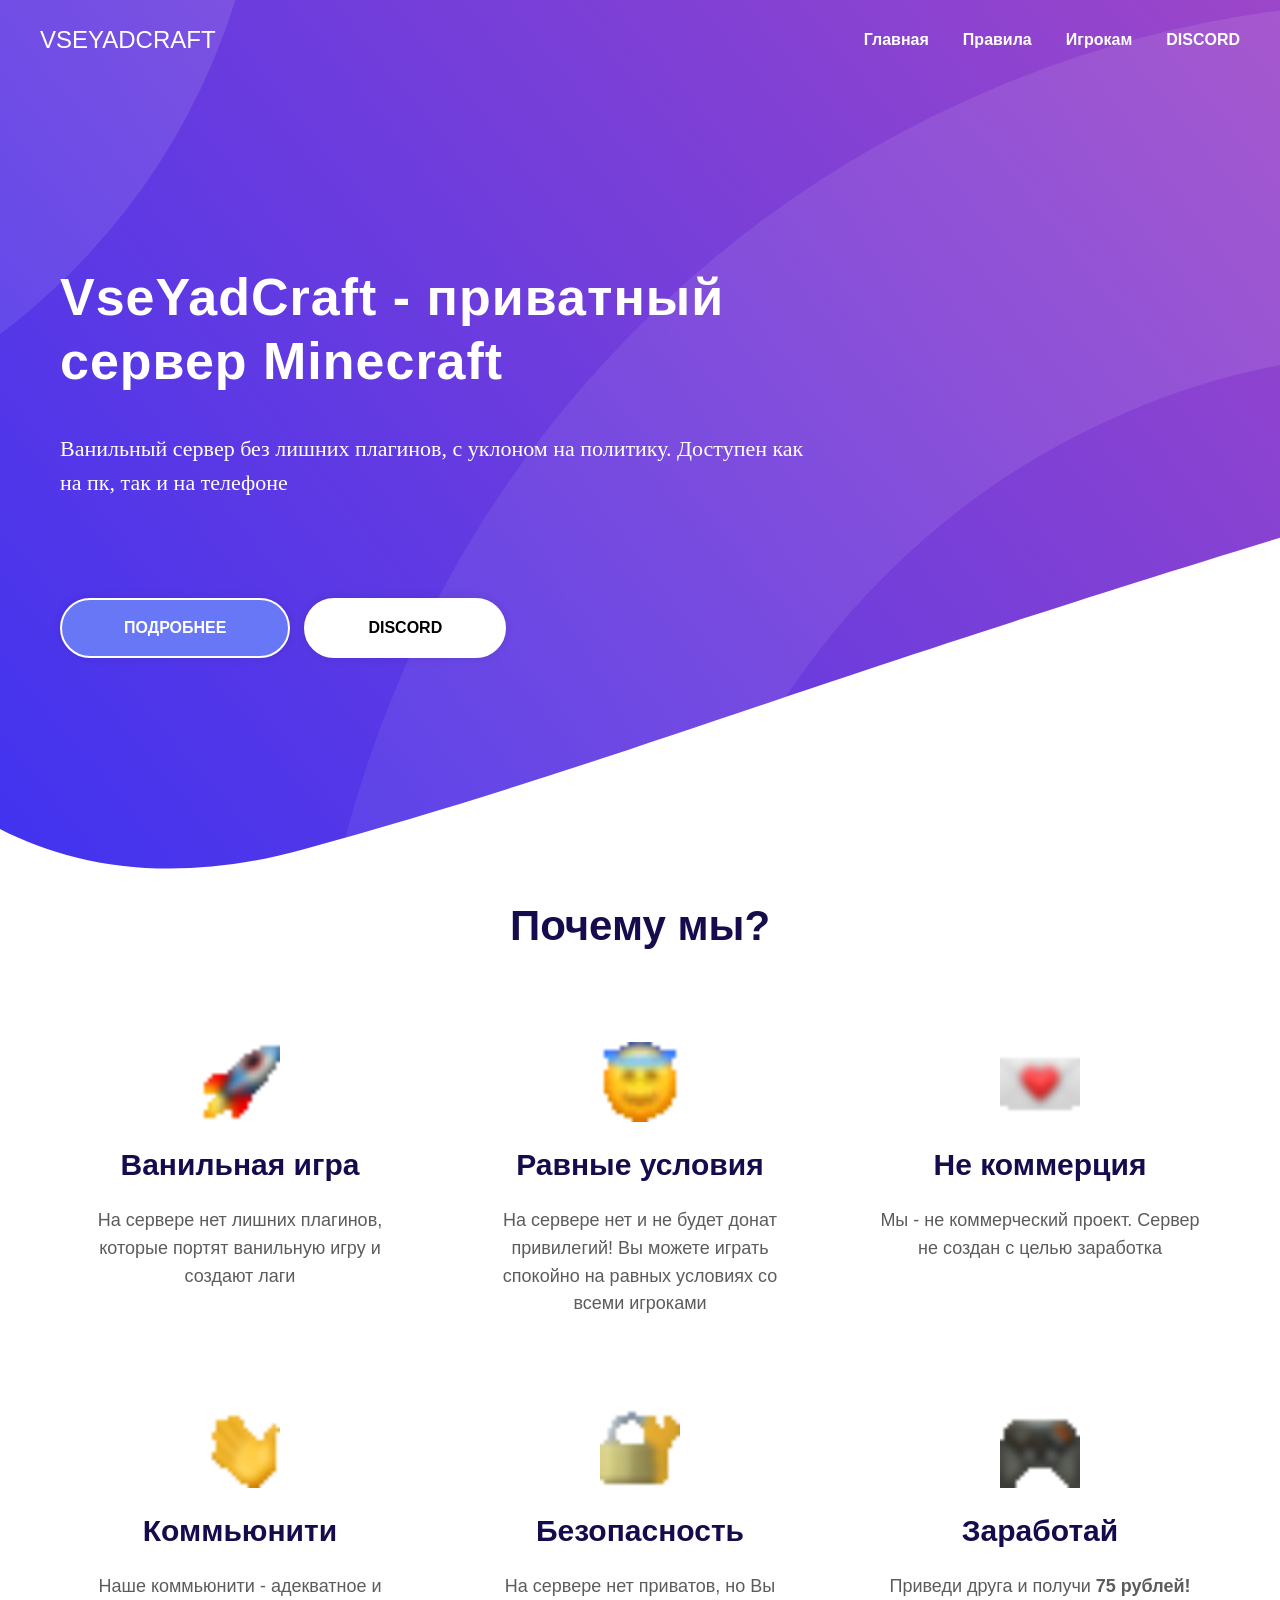
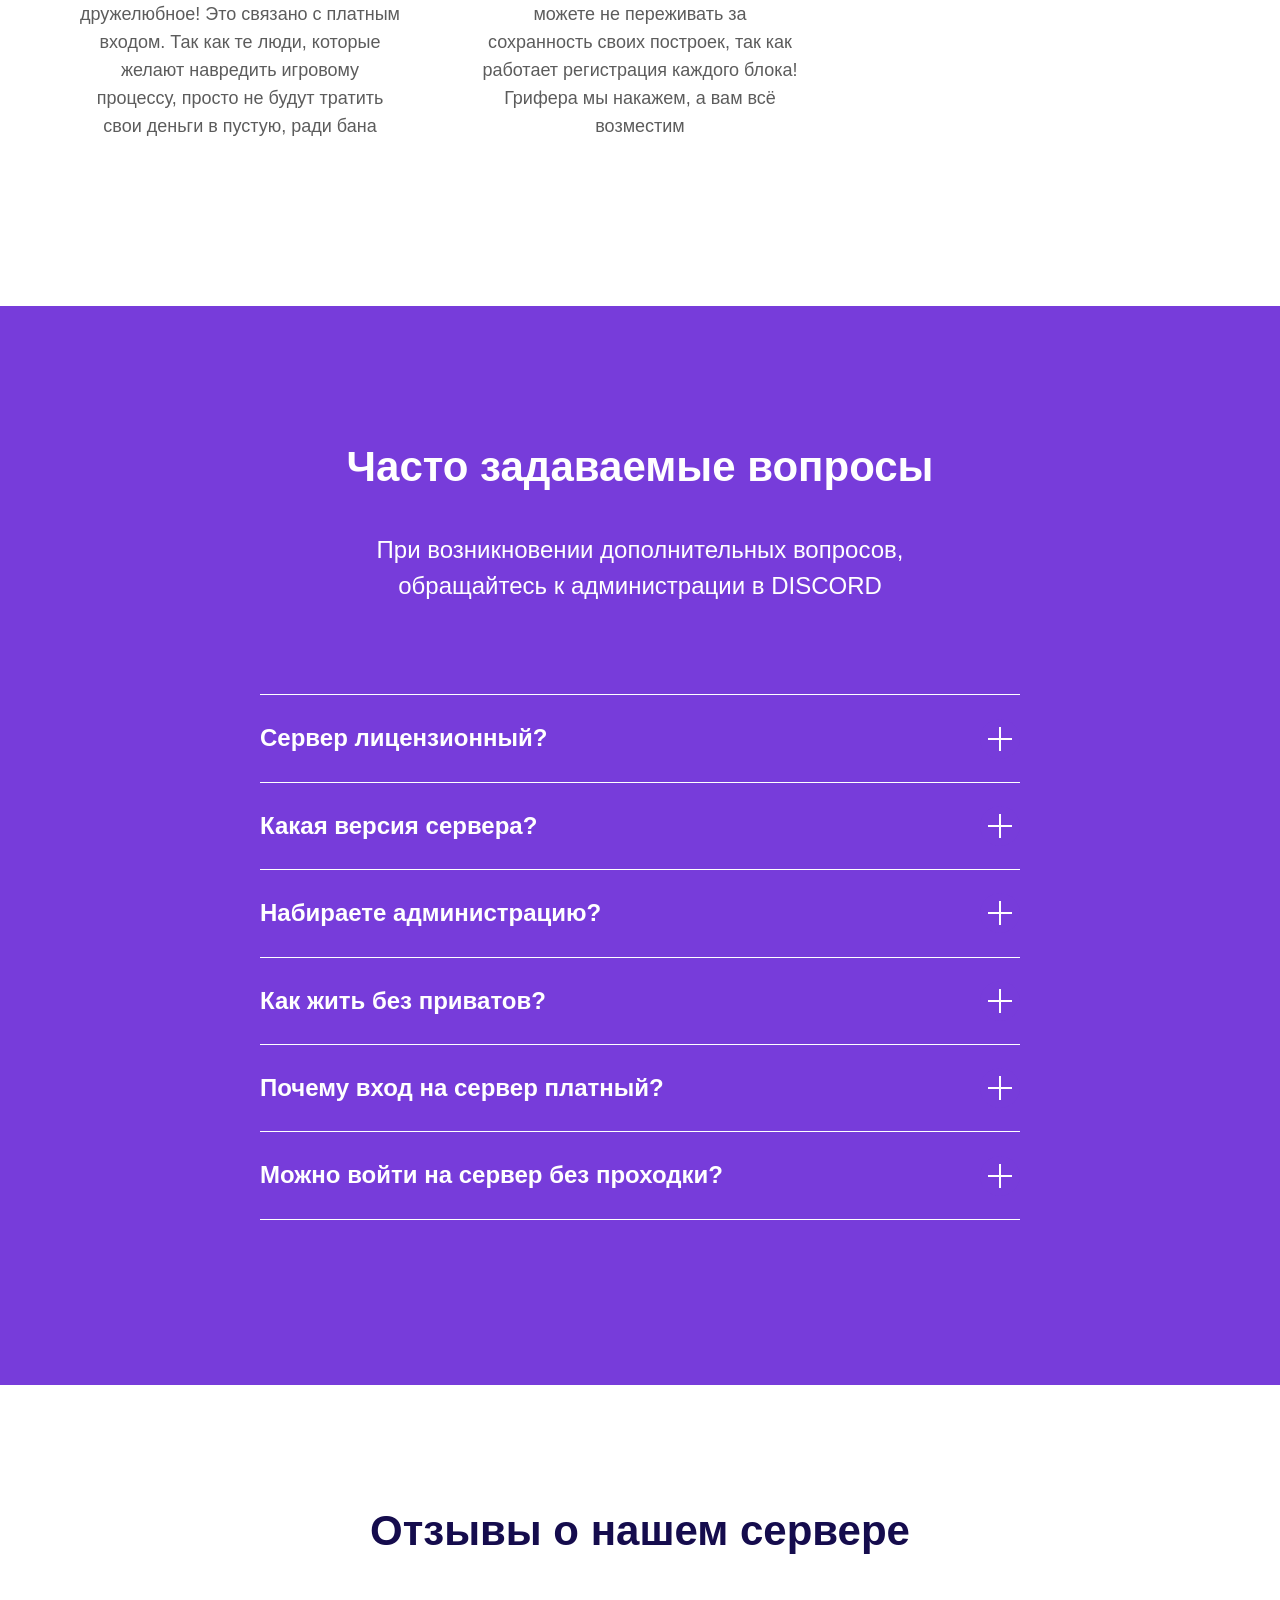
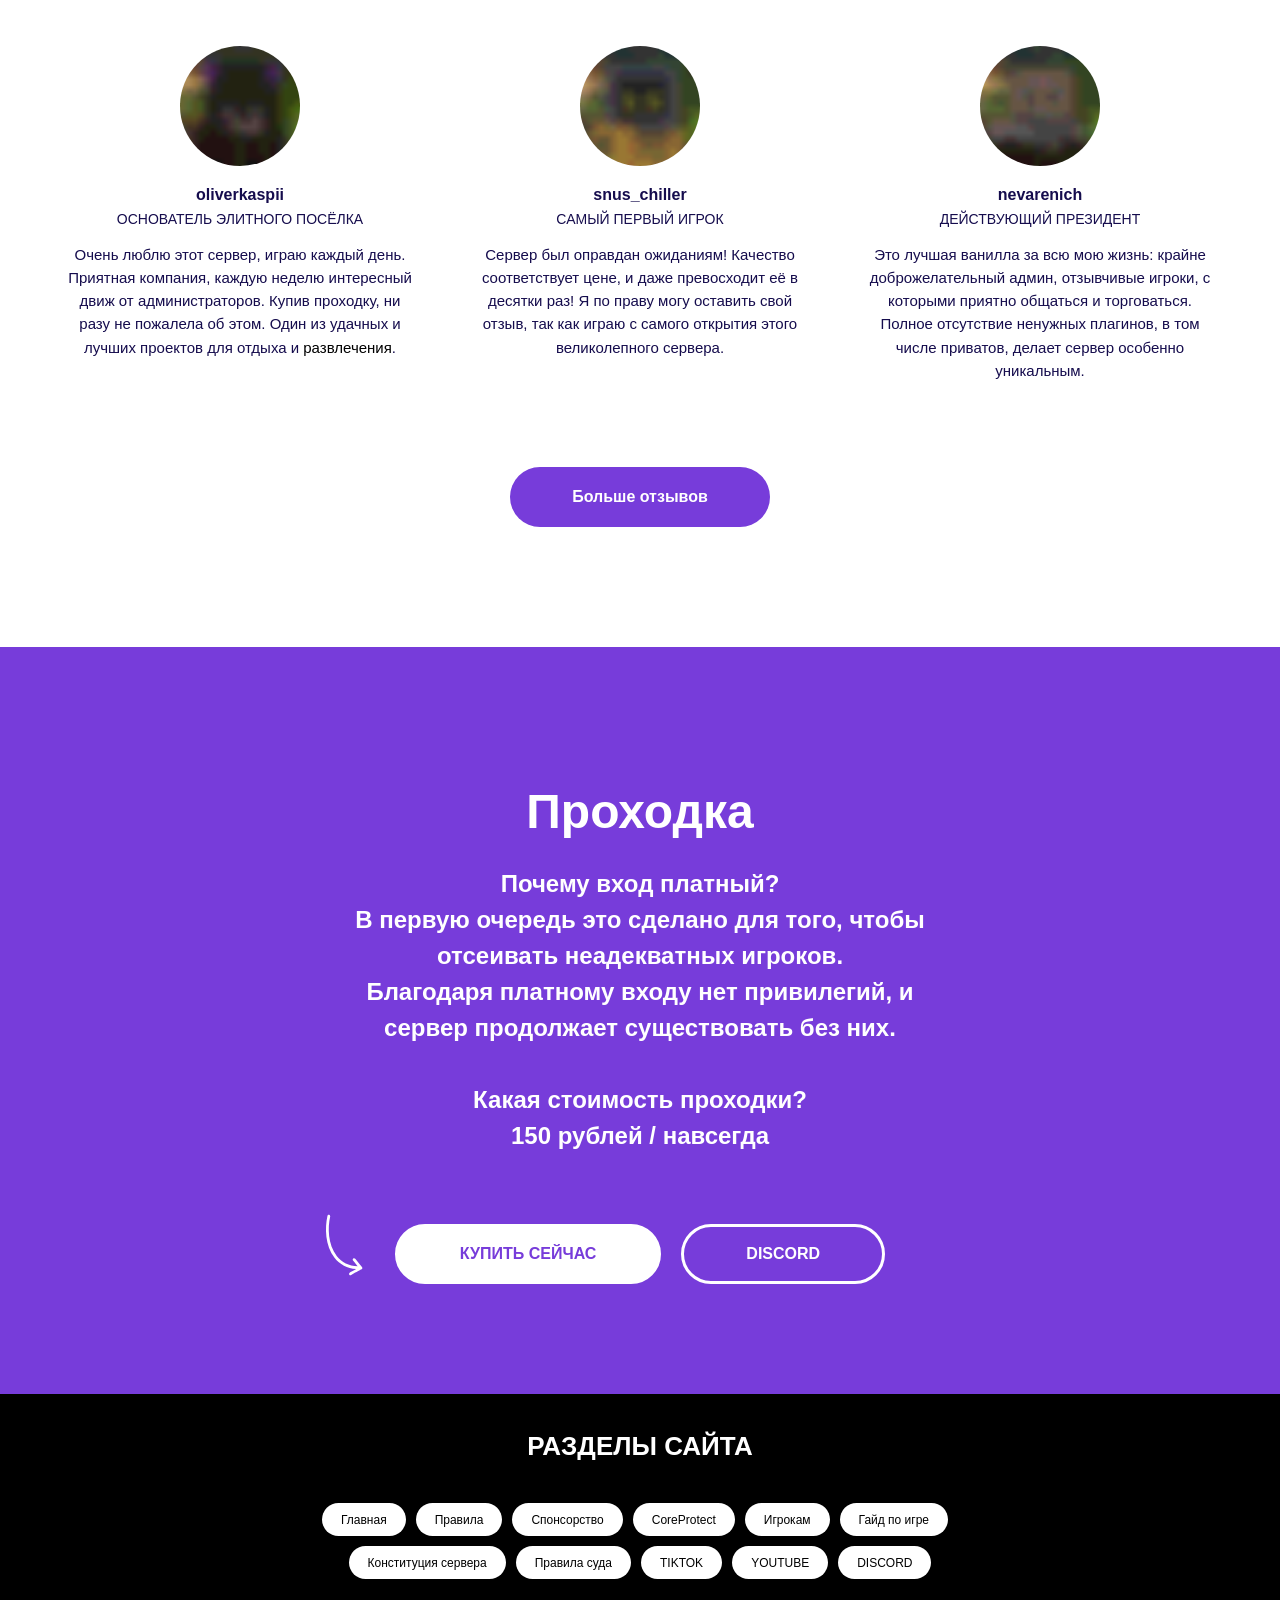
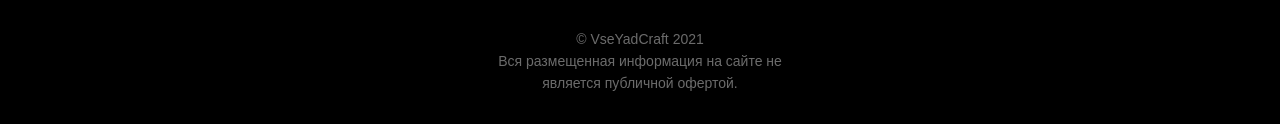
==== index.html @ 771aeb8b "Add files via upload" ====
﻿<!DOCTYPE html><html> <head><meta charset="utf-8"><meta http-equiv="Content-Type" content="text/html; charset=utf-8"><meta name="viewport" content="width=device-width, initial-scale=1.0"><!--metatextblock--><title>VseYadCraft - приватный сервер Minecraft</title><meta name="description" content="приватный сервер Minecraft 1.17 с элементами RolePlay. Доступен как на лицензии, так и на TLauncher"><meta property="og:url" content="https://VseYadCraft.net"><meta property="og:title" content="VseYadCraft - приватный сервер Minecraft"><meta property="og:description" content="приватный сервер Minecraft 1.16.5 с элементами RolePlay. Доступен как на лицензии, так и на TLauncher"><meta property="og:type" content="website"><meta property="og:image" content="https://static.tildacdn.com/tild6663-3133-4635-b138-366633633939/Frame_1_2.svg"><link rel="canonical" href="index.htm"><!--/metatextblock--><meta property="fb:app_id" content="257953674358265"><meta name="format-detection" content="telephone=no"><meta http-equiv="x-dns-prefetch-control" content="on"><link rel="dns-prefetch" href="https://ws.tildacdn.com"><link rel="dns-prefetch" href="https://static.tildacdn.com"><link rel="shortcut icon" href="tild6166-3237-4361-b838-653736663962/32.ico" type="image/x-icon"><!-- Assets --><link rel="stylesheet" href="css/tilda-grid-3.0.min.css" type="text/css" media="all"><link rel="stylesheet" href="tilda-blocks-2.14.css?t=1622982941" type="text/css" media="all"><link rel="preconnect" href="https://fonts.gstatic.com"><link href="css2?family=Roboto:wght@300;400;500;700&subset=latin,cyrillic" rel="stylesheet"><link rel="stylesheet" href="css/tilda-animation-1.0.min.css" type="text/css" media="all"><link rel="stylesheet" href="css/tilda-cover-1.0.min.css" type="text/css" media="all"><link rel="stylesheet" href="css/tilda-menusub-1.0.min.css" type="text/css" media="print" onload="this.media='all';"><noscript><link rel="stylesheet" href="css/tilda-menusub-1.0.min.css" type="text/css" media="all"></noscript><link rel="stylesheet" href="css/tilda-forms-1.0.min.css" type="text/css" media="all"><script src="js/jquery-1.10.2.min.js"></script><script src="js/tilda-scripts-3.0.min.js"></script><script src="tilda-blocks-2.7.js?t=1622982941"></script><script src="js/lazyload-1.3.min.js" charset="utf-8" async=""></script><script src="js/tilda-animation-1.0.min.js" charset="utf-8" async=""></script><script src="js/tilda-cover-1.0.min.js" charset="utf-8" async=""></script><script src="js/tilda-events-1.0.min.js" charset="utf-8" async=""></script><script src="js/tilda-menusub-1.0.min.js" charset="utf-8" async=""></script><script type="text/javascript">window.dataLayer = window.dataLayer || [];</script><script type="text/javascript">if((/bot|google|yandex|baidu|bing|msn|duckduckbot|teoma|slurp|crawler|spider|robot|crawling|facebook/i.test(navigator.userAgent))===false && typeof(sessionStorage)!='undefined' && sessionStorage.getItem('visited')!=='y'){	var style=document.createElement('style');	style.type='text/css';	style.innerHTML='@media screen and (min-width: 980px) {.t-records {opacity: 0;}.t-records_animated {-webkit-transition: opacity ease-in-out .2s;-moz-transition: opacity ease-in-out .2s;-o-transition: opacity ease-in-out .2s;transition: opacity ease-in-out .2s;}.t-records.t-records_visible {opacity: 1;}}';	document.getElementsByTagName('head')[0].appendChild(style);	$(document).ready(function() {	$('.t-records').addClass('t-records_animated');	setTimeout(function(){ $('.t-records').addClass('t-records_visible'); sessionStorage.setItem('visited','y');	},400);	});
}</script></head><body class="t-body" style="margin:0;"><!--allrecords--><div id="allrecords" class="t-records" data-hook="blocks-collection-content-node" data-tilda-project-id="3949045" data-tilda-page-id="19283941" data-tilda-formskey="e40e9649163fcca5f9ba78ac758c157a" data-tilda-lazy="yes" data-tilda-project-lang="RU"><!--header--><div id="t-header" class="t-records" data-hook="blocks-collection-content-node" data-tilda-project-id="3949045" data-tilda-page-id="19545716" data-tilda-formskey="e40e9649163fcca5f9ba78ac758c157a" data-tilda-lazy="yes" data-tilda-project-lang="RU"><div id="rec315540069" class="r t-rec t-screenmin-980px" style=" " data-animationappear="off" data-record-type="456" data-screen-min="980px"><!-- T456 --><div id="nav315540069marker"></div> <div class="t456__mobile"> <div class="t456__mobile_container"> <div class="t456__mobile_text t-name t-name_md" field="text">&nbsp;</div> <div class="t456__burger"> <span></span> <span></span> <span></span> <span></span> </div> </div> </div><div id="nav315540069" class="t456 t456__hidden t456__positionabsolute " style="background-color: rgba(0,0,0,0.0); " data-bgcolor-hex="#000000" data-bgcolor-rgba="rgba(0,0,0,0.0)" data-navmarker="nav315540069marker" data-appearoffset="" data-bgopacity-two="" data-menushadow="" data-bgopacity="0.0" data-menu-items-align="right" data-menu="yes"> <div class="t456__maincontainer " style=""> <div class="t456__leftwrapper" style="min-width:300px;width:300px;"> <div> <a href="index.htm" style="color:#ffffff;text-transform:uppercase;"> <div class="t456__logo t-title" field="title" style="color:#ffffff;text-transform:uppercase;"><del></del><del></del><del></del>VseYadCraft<strong></strong></div> </a> </div> </div> <div class="t456__rightwrapper t456__menualign_right" style=""> <ul class="t456__list"> <li class="t456__list_item"><a class="t-menu__link-item" href="index.htm" data-menu-submenu-hook="" style="color:#ffffff;font-weight:600;" data-menu-item-number="1">Главная</a> </li> <li class="t456__list_item"><a class="t-menu__link-item" href="rules.html" data-menu-submenu-hook="" style="color:#ffffff;font-weight:600;" data-menu-item-number="2">Правила</a> </li> <li class="t456__list_item"><a class="t-menu__link-item" href="forplayers.html" data-menu-submenu-hook="" style="color:#ffffff;font-weight:600;" data-menu-item-number="3">Игрокам</a> </li> <li class="t456__list_item"><a class="t-menu__link-item" href="https://discord.gg/raBKkhNJAy" data-menu-submenu-hook="" target="_blank" style="color:#ffffff;font-weight:600;" data-menu-item-number="4">DISCORD</a> </li> </ul> </div> </div></div><style>@media screen and (max-width: 980px) { #rec315540069 .t456__leftcontainer{ padding: 20px; }
}
@media screen and (max-width: 980px) { #rec315540069 .t456__imglogo{ padding: 20px 0; }
}</style><script type="text/javascript"> $(document).ready(function() { t456_highlight(); });
$(window).resize(function() { t456_setBg('315540069');
});
$(document).ready(function() { t456_setBg('315540069');
});</script><script type="text/javascript"> $(document).ready(function() { t456_createMobileMenu('315540069'); }); </script><style>#rec315540069 .t-menu__link-item{ position: relative;	}
#rec315540069 .t-menu__link-item::after { content: ''; position: absolute; left: 0;	bottom: 20%;	opacity: 0;	width: 100%;	height: 100%;	border-bottom: 0px solid #ffffff; -webkit-box-shadow: inset 0px -1px 0px 0px #ffffff; -moz-box-shadow: inset 0px -1px 0px 0px #ffffff; box-shadow: inset 0px -1px 0px 0px #ffffff; -webkit-transition: all 0.3s ease; transition: all 0.3s ease;
}
#rec315540069 .t-menu__link-item:not(.t-active):not(.tooltipstered):hover::after{	opacity: 1;	bottom: -0px;	}
@supports (overflow:-webkit-marquee) and (justify-content:inherit)
{ #rec315540069 .t-menu__link-item, #rec315540069 .t-menu__link-item.t-active { opacity: 1 !important; }
}</style><script type="text/javascript"> $(document).ready(function() { setTimeout(function(){ t_onFuncLoad('t_menusub_init', function() { t_menusub_init('315540069'); }); }, 500); });</script><style>@media screen and (max-width: 980px) { #rec315540069 .t-menusub__menu .t-menusub__link-item { color:#ffffff !important; } #rec315540069 .t-menusub__menu .t-menusub__link-item.t-active { color:#ffffff !important; }
}</style><!--[if IE 8]><style>#rec315540069 .t456 { filter: progid:DXImageTransform.Microsoft.gradient(startColorStr='#D9000000', endColorstr='#D9000000');
}</style><![endif]--> </div></div><!--/header--><div id="rec315521124" class="r t-rec t-rec_pb_0" style="padding-bottom:0px; " data-animationappear="off" data-record-type="204"><!-- cover --><div class="t-cover" id="recorddiv315521124" bgimgfield="img" style="height:100vh; background-image:url('tild6663-3133-4635-b138-366633633939/Frame_1_2.svg');"><div class="t-cover__carrier" id="coverCarry315521124" data-content-cover-id="315521124" data-content-cover-bg="https://static.tildacdn.com/tild6663-3133-4635-b138-366633633939/Frame_1_2.svg" data-content-cover-height="100vh" data-content-cover-parallax="" style="height:100vh;background-attachment:scroll; "></div> <div class="t-cover__filter" style="height:100vh;background-image: -moz-linear-gradient(top, rgba(0,0,0,0.0), rgba(0,0,0,0.0));background-image: -webkit-linear-gradient(top, rgba(0,0,0,0.0), rgba(0,0,0,0.0));background-image: -o-linear-gradient(top, rgba(0,0,0,0.0), rgba(0,0,0,0.0));background-image: -ms-linear-gradient(top, rgba(0,0,0,0.0), rgba(0,0,0,0.0));background-image: linear-gradient(top, rgba(0,0,0,0.0), rgba(0,0,0,0.0));filter: progid:DXImageTransform.Microsoft.gradient(startColorStr='#fe000000', endColorstr='#fe000000');"></div><div class="t-container"> <div class="t-col t-col_8"><div class="t-cover__wrapper t-valign_middle" style="height:100vh; position: relative;z-index: 1;"> <div class="t181"> <div data-hook-content="covercontent"> <div class="t181__wrapper"> <h1 class="t181__title t-title t-title_md" style="" field="title">VseYadCraft - приватный сервер Minecraft</h1> <div class="t181__descr t-descr t-descr_lg " style="color:#ffffff;font-weight:300;font-family:'Roboto';" field="descr">Ванильный сервер без лишних плагинов, с уклоном на политику. Доступен как на пк, так и на телефоне</div> <div style="margin-top:60px;"> <a href="#rec311327504" target="" class="t-btn js-click-stat " data-tilda-event-name="/tilda/click/rec315521124/button1" style="color:#ffffff;border:2px solid #ffffff;background-color:#6777f5;border-radius:36px; -moz-border-radius:36px; -webkit-border-radius:36px;font-weight:700;box-shadow: 0px 0px 10px 0px rgba(0, 0, 0, 0.1);"><table style="width:100%; height:100%;"><tr><td>ПОДРОБНЕЕ</td></tr></table></a> <a href="https://discord.gg/raBKkhNJAy" target="_blank" class="t-btn js-click-stat " data-tilda-event-name="/tilda/click/rec315521124/button2" style="color:#000000;border:2px solid #ffffff;background-color:#ffffff;border-radius:36px; -moz-border-radius:36px; -webkit-border-radius:36px;font-weight:700;box-shadow: 0px 0px 10px 0px rgba(0, 0, 0, 0.1);"><table style="width:100%; height:100%;"><tr><td>DISCORD</td></tr></table></a> </div> </div> </div> </div> </div> </div> </div> </div> <style>#rec315521124 .t-btn[data-btneffects-first],
#rec315521124 .t-btn[data-btneffects-second],
#rec315521124 .t-submit[data-btneffects-first],
#rec315521124 .t-submit[data-btneffects-second] {	position: relative; overflow: hidden; -webkit-transform: translate3d(0,0,0); transform: translate3d(0,0,0);
}</style><script type="text/javascript">$(document).ready(function() {
});</script><style>#rec315521124 .t-btn:not(.t-animate_no-hover):hover{ background-color: #4f33ea !important; color: #ffffff !important;	}	#rec315521124 .t-btn:not(.t-animate_no-hover){ -webkit-transition: background-color 0.2s ease-in-out, color 0.2s ease-in-out, border-color 0.2s ease-in-out, box-shadow 0.2s ease-in-out; transition: background-color 0.2s ease-in-out, color 0.2s ease-in-out, border-color 0.2s ease-in-out, box-shadow 0.2s ease-in-out;	}</style></div><div id="rec311327504" class="r t-rec t-rec_pt_0 t-rec_pb_165" style="padding-top:0px;padding-bottom:165px;background-color:#ffffff; " data-animationappear="off" data-record-type="844" data-bg-color="#ffffff"><!-- t844 --><div class="t844"><div class="t-section__container t-container"><div class="t-col t-col_12"><div class="t-section__topwrapper t-align_center"><h2 class="t-section__title t-title t-title_xs t-animate" data-animate-style="zoomin" data-animate-group="yes" field="btitle"><div style="color:#150c4d;" data-customstyle="yes">Почему мы?</div></h2></div></div></div><div class="t-container"> <div class="t844__col t-col t-col_4 t-align_center t-item t-animate" data-animate-style="zoomin" data-animate-chain="yes"> <div class="t844__bgimg t-margin_auto t-bgimg" bgimgfield="li_img__1531137250635" data-original="https://static.tildacdn.com/tild3366-3139-4564-b736-366332646635/rocket_1f680.png" style="width: 80px; height: 80px; background-image: url('tild3366-3139-4564-b736-366332646635/-/resizeb/20x/rocket_1f680.png');" role="img" aria-label="Ванильная игра. На сервере нет лишних плагинов, которые портят ванильную игру и создают лаги"></div> <div class="t844__wrappercenter "> <div class="t-heading t-heading_md" style="color:#150c4d;font-weight:700;" field="li_title__1531137250635">Ванильная игра</div> <div class="t-descr t-descr_sm" style="color:#5c5c5c;" field="li_descr__1531137250635">На сервере нет лишних плагинов, которые портят ванильную игру и создают лаги</div> </div> </div> <div class="t844__col t-col t-col_4 t-align_center t-item t-animate" data-animate-style="zoomin" data-animate-chain="yes"> <div class="t844__bgimg t-margin_auto t-bgimg" bgimgfield="li_img__1531137263951" data-original="https://static.tildacdn.com/tild6338-3930-4631-a661-393535643765/smiling-face-with-ha.png" style="width: 80px; height: 80px; background-image: url('tild6338-3930-4631-a661-393535643765/-/resizeb/20x/smiling-face-with-ha.png');" role="img" aria-label="Равные условия. На сервере нет и не будет донат привилегий! Вы можете играть спокойно на равных условиях со всеми игроками"></div> <div class="t844__wrappercenter "> <div class="t-heading t-heading_md" style="color:#150c4d;font-weight:700;" field="li_title__1531137263951">Равные условия<br></div> <div class="t-descr t-descr_sm" style="color:#5c5c5c;" field="li_descr__1531137263951">На сервере нет и не будет донат привилегий! Вы можете играть спокойно на равных условиях со всеми игроками</div> </div> </div> <div class="t844__col t-col t-col_4 t-align_center t-item t-animate" data-animate-style="zoomin" data-animate-chain="yes"> <div class="t844__bgimg t-margin_auto t-bgimg" bgimgfield="li_img__1531137278040" data-original="https://static.tildacdn.com/tild3865-6239-4365-b430-323261633832/love-letter_1f48c.png" style="width: 80px; height: 80px; background-image: url('tild3865-6239-4365-b430-323261633832/-/resizeb/20x/love-letter_1f48c.png');" role="img" aria-label="Не коммерция. Мы - не коммерческий проект Сервер не создан с целью заработка"></div> <div class="t844__wrappercenter "> <div class="t-heading t-heading_md" style="color:#150c4d;font-weight:700;" field="li_title__1531137278040">Не коммерция</div> <div class="t-descr t-descr_sm" style="color:#5c5c5c;" field="li_descr__1531137278040">Мы - не коммерческий проект. Сервер не создан с целью заработка</div> </div> </div> <div class="t-clear t844__separator" style=""></div> <div class="t844__col t-col t-col_4 t-align_center t-item t-animate" data-animate-style="zoomin" data-animate-chain="yes"> <div class="t844__bgimg t-margin_auto t-bgimg" bgimgfield="li_img__1531137295061" data-original="https://static.tildacdn.com/tild3136-3162-4262-b939-373630663533/waving-hand-sign_1f4.png" style="width: 80px; height: 80px; background-image: url('tild3136-3162-4262-b939-373630663533/-/resizeb/20x/waving-hand-sign_1f4.png');" role="img" aria-label="Коммьюнити. Наше коммьюнити - адекватное и дружелюбное! Это связано с платным входом. Так как те люди, которые желают навредить игровому процессу, просто не буду тратить свои деньги в пустую, ради бана"></div> <div class="t844__wrappercenter "> <div class="t-heading t-heading_md" style="color:#150c4d;font-weight:700;" field="li_title__1531137295061">Коммьюнити</div> <div class="t-descr t-descr_sm" style="color:#5c5c5c;" field="li_descr__1531137295061">Наше коммьюнити - адекватное и дружелюбное! Это связано с платным входом. Так как те люди, которые желают навредить игровому процессу, просто не будут тратить свои деньги в пустую, ради бана</div> </div> </div> <div class="t844__col t-col t-col_4 t-align_center t-item t-animate" data-animate-style="zoomin" data-animate-chain="yes"> <div class="t844__bgimg t-margin_auto t-bgimg" bgimgfield="li_img__1531137309241" data-original="https://static.tildacdn.com/tild3964-6365-4430-b665-633938363437/closed-lock-with-key.png" style="width: 80px; height: 80px; background-image: url('tild3964-6365-4430-b665-633938363437/-/resizeb/20x/closed-lock-with-key.png');" role="img" aria-label="Безопасность. На сервере нет приватов, но Вы можете не переживать за сохранность своих построек, так как работает регистрация каждого блока! Грифера мы накажем, а вам всё возместим"></div> <div class="t844__wrappercenter "> <div class="t-heading t-heading_md" style="color:#150c4d;font-weight:700;" field="li_title__1531137309241">Безопасность</div> <div class="t-descr t-descr_sm" style="color:#5c5c5c;" field="li_descr__1531137309241">На сервере нет приватов, но Вы можете не переживать за сохранность своих построек, так как работает регистрация каждого блока! Грифера мы накажем, а вам всё возместим</div> </div> </div> <div class="t844__col t-col t-col_4 t-align_center t-item t-animate" data-animate-style="zoomin" data-animate-chain="yes"> <div class="t844__bgimg t-margin_auto t-bgimg" bgimgfield="li_img__1531137326480" data-original="https://static.tildacdn.com/tild3566-3162-4937-a338-386434656466/video-game_1f3ae.png" style="width: 80px; height: 80px; background-image: url('tild3566-3162-4937-a338-386434656466/-/resizeb/20x/video-game_1f3ae.png');" role="img" aria-label="Заработай. Приведи друга и получи <b>75 рублей!"></div> <div class="t844__wrappercenter "> <div class="t-heading t-heading_md" style="color:#150c4d;font-weight:700;" field="li_title__1531137326480">Заработай<br></div> <div class="t-descr t-descr_sm" style="color:#5c5c5c;" field="li_descr__1531137326480">Приведи друга и получи <b>75 рублей!</div> </div> </div></div></div></div><div id="rec311330247" class="r t-rec t-rec_pt_135 t-rec_pb_165" style="padding-top:135px;padding-bottom:165px;background-color:#773cda; " data-animationappear="off" data-record-type="849" data-bg-color="#773cda"><!-- t849--><div class="t849"> <div class="t-section__container t-container"><div class="t-col t-col_12"><div class="t-section__topwrapper t-align_center"><h2 class="t-section__title t-title t-title_xs t-animate" data-animate-style="fadeinup" data-animate-group="yes" field="btitle"><div style="color:#ffffff;" data-customstyle="yes">Часто задаваемые вопросы</div></h2><div class="t-section__descr t-descr t-descr_xl t-margin_auto t-animate" data-animate-style="fadeinup" data-animate-group="yes" field="bdescr"><div style="color:#ffffff;" data-customstyle="yes">При возникновении дополнительных вопросов, обращайтесь к администрации в DISCORD<br></div></div></div></div></div> <div class="t-container"> <div class="t-col t-col_8 t-prefix_2"> <div class="t849__accordion t-animate" data-animate-style="fadeinup" data-animate-chain="yes" data-accordion="true"> <div class="t849__wrapper"> <div class="t849__header " style=" border-top: 1px solid #ffffff"> <div class="t849__title t-name t-name_xl" field="li_title__1620055364078" style="color:#ffffff;">Сервер лицензионный?</div> <div class="t849__icon"> <div class="t849__lines"> <svg width="24px" height="24px" viewbox="0 0 24 24" xmlns="http://www.w3.org/2000/svg" xmlns:xlink="http://www.w3.org/1999/xlink"> <g stroke="none" stroke-width="2px" fill="none" fill-rule="evenodd" stroke-linecap="square"> <g transform="translate(1.000000, 1.000000)" stroke="#ffffff"> <path d="M0,11 L22,11"></path> <path d="M11,0 L11,22"></path> </g> </g> </svg> </div> <div class="t849__circle" style="background-color: #773cda"></div> </div> <div class="t849__icon t849__icon-hover"> <div class="t849__lines"> <svg width="24px" height="24px" viewbox="0 0 24 24" xmlns="http://www.w3.org/2000/svg" xmlns:xlink="http://www.w3.org/1999/xlink"> <g stroke="none" stroke-width="2px" fill="none" fill-rule="evenodd" stroke-linecap="square"> <g transform="translate(1.000000, 1.000000)" stroke="#ffffff"> <path d="M0,11 L22,11"></path> <path d="M11,0 L11,22"></path> </g> </g> </svg> </div> <div class="t849__circle" style="background-color: #6734ba"></div> </div> </div> <div class="t849__content"> <div class="t849__textwrapper"> <div class="t849__text t-descr t-descr_sm" field="li_descr__1620055364078" style="color:#ffffff;">Нет. Вы можете играть с любого лаунчера, телефона или даже windows 10 edition</div> </div> </div> </div> </div> </div> <div class="t-col t-col_8 t-prefix_2"> <div class="t849__accordion t-animate" data-animate-style="fadeinup" data-animate-chain="yes" data-accordion="true"> <div class="t849__wrapper"> <div class="t849__header " style=" border-top: 1px solid #ffffff"> <div class="t849__title t-name t-name_xl" field="li_title__1620055365025" style="color:#ffffff;">Какая версия сервера?</div> <div class="t849__icon"> <div class="t849__lines"> <svg width="24px" height="24px" viewbox="0 0 24 24" xmlns="http://www.w3.org/2000/svg" xmlns:xlink="http://www.w3.org/1999/xlink"> <g stroke="none" stroke-width="2px" fill="none" fill-rule="evenodd" stroke-linecap="square"> <g transform="translate(1.000000, 1.000000)" stroke="#ffffff"> <path d="M0,11 L22,11"></path> <path d="M11,0 L11,22"></path> </g> </g> </svg> </div> <div class="t849__circle" style="background-color: #773cda"></div> </div> <div class="t849__icon t849__icon-hover"> <div class="t849__lines"> <svg width="24px" height="24px" viewbox="0 0 24 24" xmlns="http://www.w3.org/2000/svg" xmlns:xlink="http://www.w3.org/1999/xlink"> <g stroke="none" stroke-width="2px" fill="none" fill-rule="evenodd" stroke-linecap="square"> <g transform="translate(1.000000, 1.000000)" stroke="#ffffff"> <path d="M0,11 L22,11"></path> <path d="M11,0 L11,22"></path> </g> </g> </svg> </div> <div class="t849__circle" style="background-color: #6734ba"></div> </div> </div> <div class="t849__content"> <div class="t849__textwrapper"> <div class="t849__text t-descr t-descr_sm" field="li_descr__1620055365025" style="color:#ffffff;">Версия сервера 1.17</div> </div> </div> </div> </div> </div> <div class="t-col t-col_8 t-prefix_2"> <div class="t849__accordion t-animate" data-animate-style="fadeinup" data-animate-chain="yes" data-accordion="true"> <div class="t849__wrapper"> <div class="t849__header " style=" border-top: 1px solid #ffffff"> <div class="t849__title t-name t-name_xl" field="li_title__1620055370565" style="color:#ffffff;">Набираете администрацию?</div> <div class="t849__icon"> <div class="t849__lines"> <svg width="24px" height="24px" viewbox="0 0 24 24" xmlns="http://www.w3.org/2000/svg" xmlns:xlink="http://www.w3.org/1999/xlink"> <g stroke="none" stroke-width="2px" fill="none" fill-rule="evenodd" stroke-linecap="square"> <g transform="translate(1.000000, 1.000000)" stroke="#ffffff"> <path d="M0,11 L22,11"></path> <path d="M11,0 L11,22"></path> </g> </g> </svg> </div> <div class="t849__circle" style="background-color: #773cda"></div> </div> <div class="t849__icon t849__icon-hover"> <div class="t849__lines"> <svg width="24px" height="24px" viewbox="0 0 24 24" xmlns="http://www.w3.org/2000/svg" xmlns:xlink="http://www.w3.org/1999/xlink"> <g stroke="none" stroke-width="2px" fill="none" fill-rule="evenodd" stroke-linecap="square"> <g transform="translate(1.000000, 1.000000)" stroke="#ffffff"> <path d="M0,11 L22,11"></path> <path d="M11,0 L11,22"></path> </g> </g> </svg> </div> <div class="t849__circle" style="background-color: #6734ba"></div> </div> </div> <div class="t849__content"> <div class="t849__textwrapper"> <div class="t849__text t-descr t-descr_sm" field="li_descr__1620055370565" style="color:#ffffff;">Нет</div> </div> </div> </div> </div> </div> <div class="t-col t-col_8 t-prefix_2"> <div class="t849__accordion t-animate" data-animate-style="fadeinup" data-animate-chain="yes" data-accordion="true"> <div class="t849__wrapper"> <div class="t849__header " style=" border-top: 1px solid #ffffff"> <div class="t849__title t-name t-name_xl" field="li_title__1620055371654" style="color:#ffffff;">Как жить без приватов?</div> <div class="t849__icon"> <div class="t849__lines"> <svg width="24px" height="24px" viewbox="0 0 24 24" xmlns="http://www.w3.org/2000/svg" xmlns:xlink="http://www.w3.org/1999/xlink"> <g stroke="none" stroke-width="2px" fill="none" fill-rule="evenodd" stroke-linecap="square"> <g transform="translate(1.000000, 1.000000)" stroke="#ffffff"> <path d="M0,11 L22,11"></path> <path d="M11,0 L11,22"></path> </g> </g> </svg> </div> <div class="t849__circle" style="background-color: #773cda"></div> </div> <div class="t849__icon t849__icon-hover"> <div class="t849__lines"> <svg width="24px" height="24px" viewbox="0 0 24 24" xmlns="http://www.w3.org/2000/svg" xmlns:xlink="http://www.w3.org/1999/xlink"> <g stroke="none" stroke-width="2px" fill="none" fill-rule="evenodd" stroke-linecap="square"> <g transform="translate(1.000000, 1.000000)" stroke="#ffffff"> <path d="M0,11 L22,11"></path> <path d="M11,0 L11,22"></path> </g> </g> </svg> </div> <div class="t849__circle" style="background-color: #6734ba"></div> </div> </div> <div class="t849__content"> <div class="t849__textwrapper"> <div class="t849__text t-descr t-descr_sm" field="li_descr__1620055371654" style="color:#ffffff;">Если вас загриферят, то мы восстановим постройку.<br>Если у вас что-то украли, то мы вынудим нарушителя вернуть предмет (или вернем его сами). Нарушителей наказываем</div> </div> </div> </div> </div> </div> <div class="t-col t-col_8 t-prefix_2"> <div class="t849__accordion t-animate" data-animate-style="fadeinup" data-animate-chain="yes" data-accordion="true"> <div class="t849__wrapper"> <div class="t849__header " style=" border-top: 1px solid #ffffff"> <div class="t849__title t-name t-name_xl" field="li_title__1620055373651" style="color:#ffffff;">Почему вход на сервер платный?</div> <div class="t849__icon"> <div class="t849__lines"> <svg width="24px" height="24px" viewbox="0 0 24 24" xmlns="http://www.w3.org/2000/svg" xmlns:xlink="http://www.w3.org/1999/xlink"> <g stroke="none" stroke-width="2px" fill="none" fill-rule="evenodd" stroke-linecap="square"> <g transform="translate(1.000000, 1.000000)" stroke="#ffffff"> <path d="M0,11 L22,11"></path> <path d="M11,0 L11,22"></path> </g> </g> </svg> </div> <div class="t849__circle" style="background-color: #773cda"></div> </div> <div class="t849__icon t849__icon-hover"> <div class="t849__lines"> <svg width="24px" height="24px" viewbox="0 0 24 24" xmlns="http://www.w3.org/2000/svg" xmlns:xlink="http://www.w3.org/1999/xlink"> <g stroke="none" stroke-width="2px" fill="none" fill-rule="evenodd" stroke-linecap="square"> <g transform="translate(1.000000, 1.000000)" stroke="#ffffff"> <path d="M0,11 L22,11"></path> <path d="M11,0 L11,22"></path> </g> </g> </svg> </div> <div class="t849__circle" style="background-color: #6734ba"></div> </div> </div> <div class="t849__content"> <div class="t849__textwrapper"> <div class="t849__text t-descr t-descr_sm" field="li_descr__1620055373651" style="color:#ffffff;">В первую очередь это сделано для того, чтобы отсеивать неадекватных игроков и гриферов. Благодаря платному входу нет привилегий, и сервер продолжает существовать без них</div> </div> </div> </div> </div> </div> <div class="t-col t-col_8 t-prefix_2"> <div class="t849__accordion t-animate" data-animate-style="fadeinup" data-animate-chain="yes" data-accordion="true"> <div class="t849__wrapper"> <div class="t849__header " style=" border-top: 1px solid #ffffff"> <div class="t849__title t-name t-name_xl" field="li_title__1620055374173" style="color:#ffffff;">Можно войти на сервер без проходки?</div> <div class="t849__icon"> <div class="t849__lines"> <svg width="24px" height="24px" viewbox="0 0 24 24" xmlns="http://www.w3.org/2000/svg" xmlns:xlink="http://www.w3.org/1999/xlink"> <g stroke="none" stroke-width="2px" fill="none" fill-rule="evenodd" stroke-linecap="square"> <g transform="translate(1.000000, 1.000000)" stroke="#ffffff"> <path d="M0,11 L22,11"></path> <path d="M11,0 L11,22"></path> </g> </g> </svg> </div> <div class="t849__circle" style="background-color: #773cda"></div> </div> <div class="t849__icon t849__icon-hover"> <div class="t849__lines"> <svg width="24px" height="24px" viewbox="0 0 24 24" xmlns="http://www.w3.org/2000/svg" xmlns:xlink="http://www.w3.org/1999/xlink"> <g stroke="none" stroke-width="2px" fill="none" fill-rule="evenodd" stroke-linecap="square"> <g transform="translate(1.000000, 1.000000)" stroke="#ffffff"> <path d="M0,11 L22,11"></path> <path d="M11,0 L11,22"></path> </g> </g> </svg> </div> <div class="t849__circle" style="background-color: #6734ba"></div> </div> </div> <div class="t849__content"> <div class="t849__textwrapper"> <div class="t849__text t-descr t-descr_sm" field="li_descr__1620055374173" style="color:#ffffff;">Нельзя</div> </div> </div> </div> </div> <div class="t849__border" style="height: 1px; background-color: #ffffff"></div> </div> </div></div><script type="text/javascript"> $(document).ready(function(){ t849_init('311330247'); });</script></div><div id="rec311342799" class="r t-rec t-rec_pt_120 t-rec_pb_120" style="padding-top:120px;padding-bottom:120px;background-color:#ffffff; " data-record-type="528" data-bg-color="#ffffff"><!-- t528 --><div class="t528"><div class="t-section__container t-container"><div class="t-col t-col_12"><div class="t-section__topwrapper t-align_center"><div class="t-section__title t-title t-title_xs t-animate" data-animate-style="fadeinup" data-animate-group="yes" field="btitle"><div style="color:#150c4d;" data-customstyle="yes"><strong><em data-redactor-tag="em"></em>Отзывы о нашем сервере</strong></div></div></div></div></div> <div class="t528__container t-container"> <div class="t528__col t-col t-col_4 t-align_center t-animate" data-animate-style="fadeinup" data-animate-chain="yes"> <div class="t528__bgimg t-margin_auto t528__img_circle t-bgimg" data-original="https://static.tildacdn.com/tild6338-3838-4332-a432-636638653931/Frame_1_8.png" bgimgfield="li_img__1478014727987" style=" background-image: url('tild6338-3838-4332-a432-636638653931/-/resizeb/20x/Frame_1_8.png');"></div> <div class="t528__title t-name t-name_xs t-margin_auto" field="li_title__1478014727987" style="color:#150c4d; ">oliverkaspii</div> <div class="t528__descr t-descr t-descr_xxs" field="li_descr__1478014727987" style="color:#150c4d; ">ОСНОВАТЕЛЬ ЭЛИТНОГО ПОСЁЛКА</div> <div class="t528__text t-text t-text_xs t-margin_auto" field="li_text__1478014727987" style="color:#150c4d; ">Очень люблю этот сервер, играю каждый день. Приятная компания, каждую неделю интересный движ от администраторов. Купив проходку, ни разу не пожалела об этом. Один из удачных и лучших проектов для отдыха и <span style="color: rgb(0, 0, 0);">развлечения</span>.<br></div> </div> <div class="t528__col t-col t-col_4 t-align_center t-animate" data-animate-style="fadeinup" data-animate-chain="yes"> <div class="t528__bgimg t-margin_auto t528__img_circle t-bgimg" data-original="https://static.tildacdn.com/tild6563-3337-4562-b932-643936663832/2021-05-03_1954_1.png" bgimgfield="li_img__1478014691630" style=" background-image: url('tild6563-3337-4562-b932-643936663832/-/resizeb/20x/2021-05-03_1954_1.png');"></div> <div class="t528__title t-name t-name_xs t-margin_auto" field="li_title__1478014691630" style="color:#150c4d; ">snus_chiller</div> <div class="t528__descr t-descr t-descr_xxs" field="li_descr__1478014691630" style="color:#150c4d; ">САМЫЙ ПЕРВЫЙ ИГРОК</div> <div class="t528__text t-text t-text_xs t-margin_auto" field="li_text__1478014691630" style="color:#150c4d; ">Сервер был оправдан ожиданиям! Качество соответствует цене, и даже превосходит её в десятки раз! Я по праву могу оставить свой отзыв, так как играю с самого открытия этого великолепного сервера.<br></div> </div> <div class="t528__col t-col t-col_4 t-align_center t-animate" data-animate-style="fadeinup" data-animate-chain="yes"> <div class="t528__bgimg t-margin_auto t528__img_circle t-bgimg" data-original="https://static.tildacdn.com/tild6365-3965-4239-a134-363564383138/2021-05-03_1954.png" bgimgfield="li_img__1478014761774" style=" background-image: url('tild6365-3965-4239-a134-363564383138/-/resizeb/20x/2021-05-03_1954.png');"></div> <div class="t528__title t-name t-name_xs t-margin_auto" field="li_title__1478014761774" style="color:#150c4d; ">nevarenich</div> <div class="t528__descr t-descr t-descr_xxs" field="li_descr__1478014761774" style="color:#150c4d; ">ДЕЙСТВУЮЩИЙ ПРЕЗИДЕНТ</div> <div class="t528__text t-text t-text_xs t-margin_auto" field="li_text__1478014761774" style="color:#150c4d; ">Это лучшая ванилла за всю мою жизнь: крайне доброжелательный админ, отзывчивые игроки, с которыми приятно общаться и торговаться. Полное отсутствие ненужных плагинов, в том числе приватов, делает сервер особенно уникальным.<br></div> </div> </div><div class="t-section__container t-container"><div class="t-col t-col_12"><div class="t-section__bottomwrapper t-clear t-align_center fadeinup"><a href="https://discord.com/invite/raBKkhNJAy" target="_blank" class="t-btn t-animate" data-animate-style="fadeinup" data-animate-group="yes" style="color:#ffffff;background-color:#773cda;border-radius:30px; -moz-border-radius:30px; -webkit-border-radius:30px;"><table style="width:100%; height:100%;"><tr><td>Больше отзывов</td></tr></table></a></div></div></div> <style>#rec311342799 .t-btn:not(.t-animate_no-hover):hover{ background-color: #4c23ad !important;	}	#rec311342799 .t-btn:not(.t-animate_no-hover){ transition: background-color 0.2s ease-in-out, color 0.2s ease-in-out, border-color 0.2s ease-in-out, box-shadow 0.2s ease-in-out;	}</style></div><style> .t-review-social-links { line-height: 0px; } .t-review-social-links__wrapper { display: -webkit-box; display: -ms-flexbox; display: flex; -webkit-box-align: center; -ms-flex-align: center; align-items: center; -ms-flex-wrap: wrap; flex-wrap: wrap; width: auto; } .t-review-social-links { margin-top: 15px; } .t-review-social-links__item { padding: 0px 4px; } .t-review-social-links__item svg { width: 20px; height: 20px; } .t-review-social-links__wrapper_round .t-review-social-links__item svg { width: 23px; height: 23px; } .t-review-social-links__item:first-child { padding-left: 0px; } @media screen and (max-width: 960px) { .t-review-social-links__item { margin-bottom: 3px; } } @media screen and (max-width: 640px) { .t-review-social-links { margin-top: 13px; } .t-review-social-links__item { padding: 0px 3px; } .t-review-social-links__item svg { width: 17px; height: 17px; } .t-review-social-links__wrapper_round .t-review-social-links__item svg { width: 20px; height: 20px; } }</style><script> function t_reviews_social_init(recid){ var rec = $('#rec' + recid); var social = rec.find('.t-review-social-links'); if (social !== 'undefined' && social.length > 0) { social.each(function() { var $this = $(this); var socialAttr = $this.attr('data-social-links'); var socialWrapper = $this.find('.t-review-social-links__wrapper'); var links; $this.removeAttr('data-social-links'); if (typeof socialAttr !== 'undefined') { links = socialAttr.split(','); links.forEach(function(item) { t_reviews_social_add_item(item, socialWrapper); }); } }); } } function t_reviews_social_add_item(item, socialWrapper) { var fill = socialWrapper.attr('data-social-color') || '#000000'; var fb = ''; fb = '<div class="t-review-social-links__item">'; fb += '<a href="' + item + '" target="_blank">'; if (socialWrapper.hasClass('t-review-social-links__wrapper_round')) { fb += '<svg class="t-review-social-links__svg" version="1.1" id="Layer_1" xmlns="http://www.w3.org/2000/svg" xmlns:xlink="http://www.w3.org/1999/xlink" x="0px" y="0px" width="30px" height="30px" viewBox="0 0 48 48" enable-background="new 0 0 48 48" xml:space="preserve" fill="' + fill + '"><desc>Facebook</desc><path d="M47.761,24c0,13.121-10.638,23.76-23.758,23.76C10.877,47.76,0.239,37.121,0.239,24c0-13.124,10.638-23.76,23.764-23.76C37.123,0.24,47.761,10.876,47.761,24 M20.033,38.85H26.2V24.01h4.163l0.539-5.242H26.2v-3.083c0-1.156,0.769-1.427,1.308-1.427h3.318V9.168L26.258,9.15c-5.072,0-6.225,3.796-6.225,6.224v3.394H17.1v5.242h2.933V38.85z"></path></svg>'; } else { fb += '<svg class="t-review-social-links__svg" xmlns="http://www.w3.org/2000/svg" width="25" height="25" viewBox="0 0 48 48" fill="' + fill + '"><path d="M21.1 7.8C22.5 6.5 24.5 6 26.4 6h6v6.3h-3.9c-.8-.1-1.6.6-1.8 1.4v4.2h5.7c-.1 2-.4 4.1-.7 6.1h-5v18h-7.4V24h-3.6v-6h3.6v-5.9c.1-1.7.7-3.3 1.8-4.3z"/></svg>'; } fb += '</a>'; fb += '</div>'; var twi = ''; twi += '<div class="t-review-social-links__item">'; twi += '<a href="' + item + '" target="_blank">'; if (socialWrapper.hasClass('t-review-social-links__wrapper_round')) { twi += '<svg class="t-review-social-links__svg" xmlns="http://www.w3.org/2000/svg" width="30" height="30" viewBox="0 0 48 48" fill="' + fill + '"><path d="M47.762 24c0 13.121-10.639 23.76-23.761 23.76S.24 37.121.24 24C.24 10.876 10.879.24 24.001.24S47.762 10.876 47.762 24m-9.731-11.625a12.148 12.148 0 0 1-3.87 1.481 6.08 6.08 0 0 0-4.455-1.926 6.095 6.095 0 0 0-6.093 6.095c0 .478.054.941.156 1.388a17.302 17.302 0 0 1-12.559-6.367 6.066 6.066 0 0 0-.825 3.064 6.088 6.088 0 0 0 2.711 5.07 6.075 6.075 0 0 1-2.761-.762v.077c0 2.951 2.1 5.414 4.889 5.975a6.079 6.079 0 0 1-2.752.106 6.104 6.104 0 0 0 5.692 4.232 12.226 12.226 0 0 1-7.567 2.607c-.492 0-.977-.027-1.453-.084a17.241 17.241 0 0 0 9.34 2.736c11.209 0 17.337-9.283 17.337-17.337 0-.263-.004-.527-.017-.789a12.358 12.358 0 0 0 3.039-3.152 12.138 12.138 0 0 1-3.498.958 6.089 6.089 0 0 0 2.686-3.372"/></svg>'; } else { twi += '<svg class="t-review-social-links__svg" xmlns="http://www.w3.org/2000/svg" width="25" height="25" viewBox="0 0 48 48" fill="' + fill + '"><path d="M41.8 12.7c-1.3.6-2.8 1-4.2 1.1 1.5-1 2.6-2.3 3.2-4-1.5.8-2.9 1.5-4.7 1.8-1.3-1.5-3.2-2.3-5.3-2.3-4 0-7.3 3.2-7.3 7.3 0 .6 0 1.1.2 1.6-6-.3-11.3-3.2-15.1-7.6-.6 1.1-1 2.3-1 3.7 0 2.6 1.3 4.7 3.2 6-1.1 0-2.3-.3-3.2-1v.2c0 3.6 2.4 6.5 5.8 7.1-.6.2-1.3.3-1.9.3-.5 0-1 0-1.3-.2 1 2.9 3.6 5 6.8 5-2.4 1.9-5.7 3.1-9.1 3.1-.6 0-1.1 0-1.8-.2 3.2 2.1 7 3.2 11.2 3.2 13.4 0 20.7-11 20.7-20.7v-1c1.7-.7 2.8-2 3.8-3.4z"/></svg>'; } twi += '</a>'; twi += '</div>'; var vk = ''; vk += '<div class="t-review-social-links__item">'; vk += '<a href="' + item + '" target="_blank">'; if (socialWrapper.hasClass('t-review-social-links__wrapper_round')) { vk += '<svg class="t-review-social-links__svg" xmlns="http://www.w3.org/2000/svg" width="30" height="30" viewBox="0 0 48 48" fill="' + fill + '"><path d="M47.761 24c0 13.121-10.639 23.76-23.76 23.76C10.878 47.76.239 37.121.239 24 .239 10.877 10.878.24 24.001.24c13.121 0 23.76 10.637 23.76 23.76m-12.502 4.999c-2.621-2.433-2.271-2.041.89-6.25 1.923-2.562 2.696-4.126 2.45-4.796-.227-.639-1.64-.469-1.64-.469l-4.71.029s-.351-.048-.609.106c-.249.151-.414.505-.414.505s-.742 1.982-1.734 3.669c-2.094 3.559-2.935 3.747-3.277 3.524-.796-.516-.597-2.068-.597-3.171 0-3.449.522-4.887-1.02-5.259-.511-.124-.887-.205-2.195-.219-1.678-.016-3.101.007-3.904.398-.536.263-.949.847-.697.88.31.041 1.016.192 1.388.699.484.656.464 2.131.464 2.131s.282 4.056-.646 4.561c-.632.347-1.503-.36-3.37-3.588-.958-1.652-1.68-3.481-1.68-3.481s-.14-.344-.392-.527c-.299-.222-.722-.298-.722-.298l-4.469.018s-.674-.003-.919.289c-.219.259-.018.752-.018.752s3.499 8.104 7.573 12.23c3.638 3.784 7.764 3.36 7.764 3.36h1.867s.566.113.854-.189c.265-.288.256-.646.256-.646s-.034-2.512 1.129-2.883c1.15-.36 2.624 2.429 4.188 3.497 1.182.812 2.079.633 2.079.633l4.181-.056s2.186-.136 1.149-1.858c-.197-.139-.715-1.269-3.219-3.591"/></svg>'; } else { vk += '<svg class="t-review-social-links__svg" xmlns="http://www.w3.org/2000/svg" width="25" height="25" viewBox="0 0 48 48" fill="' + fill + '"><path d="M41.2 22.2c.6-.8 1.1-1.5 1.5-2 2.7-3.5 3.8-5.8 3.5-6.8l-.2-.2c-.1-.1-.3-.3-.7-.4-.4-.1-.9-.1-1.5-.1h-7.2c-.2 0-.3 0-.3.1 0 0-.1 0-.1.1v.1c-.1 0-.2.1-.3.2-.1.1-.2.2-.2.4-.7 1.9-1.5 3.6-2.5 5.2-.6 1-1.1 1.8-1.6 2.5s-.9 1.2-1.2 1.5c-.3.3-.6.6-.9.8-.2.3-.4.4-.5.4-.1 0-.3-.1-.4-.1-.2-.1-.4-.3-.5-.6-.1-.2-.2-.5-.3-.9 0-.4-.1-.7-.1-.9v-4c0-.7 0-1.2.1-1.6v-1.3c0-.4 0-.8-.1-1.1-.1-.3-.1-.5-.2-.7-.1-.2-.3-.4-.5-.6-.2-.1-.5-.2-.8-.3-.8-.2-1.9-.3-3.1-.3-2.9 0-4.7.2-5.5.6-.3.2-.6.4-.9.7-.3.3-.3.5-.1.6.9.1 1.6.5 2 1l.1.3c.1.2.2.6.3 1.1.1.5.2 1.1.2 1.7.1 1.1.1 2.1 0 2.9-.1.8-.1 1.4-.2 1.9-.1.4-.2.8-.3 1.1-.1.3-.2.4-.3.5 0 .1-.1.1-.1.1-.1-.1-.4-.1-.6-.1-.2 0-.5-.1-.8-.3-.3-.2-.6-.5-1-.9-.3-.4-.7-.9-1.1-1.6-.4-.7-.8-1.5-1.3-2.4l-.4-.7c-.2-.4-.5-1.1-.9-1.9-.4-.8-.8-1.6-1.1-2.4-.1-.3-.3-.6-.6-.7l-.1-.1c-.1-.1-.2-.1-.4-.2s-.3-.1-.5-.2H3.2c-.6 0-1.1.1-1.3.4l-.1.1c0 .1-.1.2-.1.4s0 .4.1.6c.9 2.2 1.9 4.3 3 6.3s2 3.6 2.8 4.9c.8 1.2 1.6 2.4 2.4 3.5.8 1.1 1.4 1.8 1.7 2.1.3.3.5.5.6.7l.6.6c.4.4.9.8 1.6 1.3.7.5 1.5 1 2.4 1.5.9.5 1.9.9 3 1.2 1.2.3 2.3.4 3.4.4H26c.5 0 .9-.2 1.2-.5l.1-.1c.1-.1.1-.2.2-.4s.1-.4.1-.6c0-.7 0-1.3.1-1.8s.2-.9.4-1.2c.1-.3.3-.5.5-.7.2-.2.3-.3.4-.3.1 0 .1-.1.2-.1.4-.1.8 0 1.3.4s1 .8 1.4 1.3c.4.5 1 1.1 1.6 1.8.6.7 1.2 1.2 1.6 1.5l.5.3c.3.2.7.4 1.2.5.5.2.9.2 1.3.1l5.9-.1c.6 0 1-.1 1.4-.3.3-.2.5-.4.6-.6.1-.2.1-.5 0-.8-.1-.3-.1-.5-.2-.6-.1-.1-.1-.2-.2-.3-.8-1.4-2.2-3.1-4.4-5.1-1-.9-1.6-1.6-1.9-1.9-.5-.6-.6-1.2-.3-1.9.3-.5 1-1.5 2.2-3z"/></svg>'; } vk += '</a>'; vk += '</div>'; var ok = ''; ok += '<div class="t-review-social-links__item">'; ok += '<a href="' + item + '" target="_blank">'; if (socialWrapper.hasClass('t-review-social-links__wrapper_round')) { ok += '<svg class="t-review-social-links__svg" xmlns="http://www.w3.org/2000/svg" width="30" height="30" viewBox="0 0 30 30" fill="' + fill + '"><path d="M15.001 29.997C6.715 29.997 0 23.28 0 14.997 0 6.714 6.715 0 15.001 0 23.282-.001 30 6.713 30 14.998c0 8.283-6.716 14.999-14.998 14.999zM15 9.163c.986 0 1.787.803 1.787 1.787 0 .987-.801 1.788-1.787 1.788a1.788 1.788 0 0 1 0-3.574zm4.317 1.787a4.322 4.322 0 0 0-4.317-4.319 4.323 4.323 0 0 0-4.319 4.32A4.322 4.322 0 0 0 15 15.266a4.32 4.32 0 0 0 4.316-4.317zm-2.57 7.84a8.126 8.126 0 0 0 2.507-1.038 1.266 1.266 0 0 0-1.347-2.143 5.482 5.482 0 0 1-5.816 0 1.265 1.265 0 0 0-1.348 2.143c.78.49 1.628.838 2.507 1.038l-2.414 2.414a1.267 1.267 0 0 0 .894 2.16c.324 0 .649-.125.895-.37l2.371-2.373 2.373 2.373a1.265 1.265 0 0 0 1.788-1.789l-2.41-2.415z"/></svg>'; } else { ok += '<svg class="t-review-social-links__svg" xmlns="http://www.w3.org/2000/svg" width="25" height="25" viewBox="0 0 25 25" fill="' + fill + '"><path d="M12.498 6.2a1.932 1.932 0 0 0-1.929 1.93 1.932 1.932 0 0 0 3.861 0 1.932 1.932 0 0 0-1.932-1.93zm0 6.592a4.668 4.668 0 0 1-4.66-4.662 4.665 4.665 0 0 1 4.66-4.663 4.666 4.666 0 0 1 4.664 4.663 4.669 4.669 0 0 1-4.664 4.662zm-1.884 3.801a8.75 8.75 0 0 1-2.708-1.12 1.367 1.367 0 1 1 1.455-2.312 5.925 5.925 0 0 0 6.276 0 1.367 1.367 0 1 1 1.456 2.311c-.832.522-1.749.9-2.707 1.12l2.606 2.608a1.367 1.367 0 0 1-1.933 1.931L12.5 18.569l-2.561 2.562a1.368 1.368 0 0 1-1.934-1.934l2.609-2.604z"/></svg>'; } ok += '</a>'; ok += '</div>'; var behance = ''; behance += '<div class="t-review-social-links__item">'; behance += '<a href="' + item + '" target="_blank">'; if (socialWrapper.hasClass('t-review-social-links__wrapper_round')) { behance += '<svg class="t-review-social-links__svg" xmlns="http://www.w3.org/2000/svg" width="30" height="30" viewBox="-455 257 48 48" fill="' + fill + '"><path d="M-421.541 278.608c-3.095 0-3.526 3.09-3.526 3.09h6.581c0-.001.042-3.09-3.055-3.09zM-436.472 281.697h-5.834v5.356h5.165c.088 0 .219.002.374 0 .831-.02 2.406-.261 2.406-2.604-.001-2.78-2.111-2.752-2.111-2.752z"/><path d="M-430.984 257C-444.248 257-455 267.75-455 281.014c0 13.263 10.752 24.016 24.016 24.016 13.262 0 24.014-10.752 24.014-24.016-.001-13.263-10.754-24.014-24.014-24.014zm5.054 14.756h8.267v2.467h-8.267v-2.467zm-4.179 12.943c0 6.116-6.364 5.914-6.364 5.914h-10.428v-20.038h10.428c3.168 0 5.668 1.75 5.668 5.335s-3.057 3.813-3.057 3.813c4.031 0 3.753 4.976 3.753 4.976zm15.466-.328h-10.384c0 3.722 3.526 3.487 3.526 3.487 3.329 0 3.213-2.156 3.213-2.156h3.527c0 5.722-6.859 5.33-6.859 5.33-8.227 0-7.698-7.661-7.698-7.661s-.008-7.698 7.698-7.698c8.112.001 6.977 8.698 6.977 8.698z"/><path d="M-435.055 276.221c0-2.084-1.417-2.084-1.417-2.084H-442.306v4.471h5.472c.944 0 1.779-.304 1.779-2.387z"/></svg>'; } else { behance += '<svg class="t-review-social-links__svg" xmlns="http://www.w3.org/2000/svg" width="25" height="25" viewBox="0 0 25 25" fill="' + fill + '"><path d="M22.4 7.5h-5.6V6.1h5.6v1.4zm-9.3 5.7c.4.6.5 1.2.5 2s-.2 1.6-.6 2.2c-.3.4-.6.8-1 1.1-.4.3-1 .6-1.6.7-.6.1-1.3.2-2 .2H2.3V5.6H9c1.7 0 2.9.5 3.6 1.5.4.6.6 1.3.6 2.1s-.2 1.5-.6 2c-.2.3-.6.6-1.1.8.7.2 1.2.7 1.6 1.2zM5.5 11h2.9c.6 0 1.1-.1 1.5-.3.4-.2.6-.6.6-1.2s-.2-1.1-.7-1.3C9.3 8.1 8.7 8 8.1 8H5.5v3zm5.2 4c0-.7-.3-1.2-.9-1.5-.3-.2-.8-.2-1.4-.2h-3V17h2.9c.6 0 1.1-.1 1.4-.2.7-.3 1-.9 1-1.8zm13.8-2.2c.1.5.1 1.1.1 2h-7.2c0 1 .4 1.7 1 2.1.4.3.9.4 1.4.4.6 0 1.1-.1 1.4-.5.2-.2.4-.4.5-.7h2.6c-.1.6-.4 1.2-1 1.8-.9 1-2.1 1.4-3.7 1.4-1.3 0-2.5-.4-3.5-1.2-1-.8-1.5-2.1-1.5-4 0-1.7.5-3 1.4-4 .9-.9 2.1-1.4 3.5-1.4.9 0 1.6.2 2.3.5.7.3 1.3.8 1.7 1.5.6.6.8 1.3 1 2.1zm-2.7.2c0-.7-.3-1.2-.7-1.6-.4-.4-.9-.5-1.5-.5-.7 0-1.2.2-1.5.6-.4.4-.6.9-.7 1.5h4.4z"/></svg>'; } behance += '</a>'; behance += '</div>'; var vimeo = ''; vimeo += '<div class="t-review-social-links__item">'; vimeo += '<a href="' + item + '" target="_blank">'; if (socialWrapper.hasClass('t-review-social-links__wrapper_round')) { vimeo += '<svg class="t-review-social-links__svg" xmlns="http://www.w3.org/2000/svg" width="30" height="30" viewBox="-455 257 48 48" fill="' + fill + '"><path d="M-431 256.971c13.267 0 24.023 10.755 24.023 24.023s-10.755 24.023-24.023 24.023-24.023-10.755-24.023-24.023 10.756-24.023 24.023-24.023zm-12.262 19.146l.996 1.306s2.054-1.619 2.739-.81c.685.81 3.299 10.584 4.171 12.387.761 1.581 2.862 3.672 5.166 2.179 2.302-1.493 9.959-8.03 11.329-15.749 1.369-7.717-9.213-6.1-10.335.623 2.802-1.682 4.297.683 2.863 3.362-1.431 2.676-2.739 4.421-3.424 4.421-.683 0-1.209-1.791-1.992-4.92-.81-3.236-.804-9.064-4.17-8.403-3.171.623-7.343 5.604-7.343 5.604z"/></svg>'; } else { vimeo += '<svg class="t-review-social-links__svg" xmlns="http://www.w3.org/2000/svg" width="25" height="25" viewBox="0 0 48 48" fill="' + fill + '"><path d="M2.9 16.5l1.6 2s3.2-2.5 4.3-1.3c1.1 1.3 5.2 16.5 6.5 19.3 1.2 2.5 4.5 5.7 8.1 3.4S39 27.4 41.1 15.3s-14.4-9.5-16.1 1c4.4-2.6 6.7 1.1 4.5 5.3s-4.3 6.9-5.3 6.9c-1.1 0-1.9-2.8-3.1-7.7-1.3-5.1-1.3-14.2-6.5-13.1-5.2 1-11.7 8.8-11.7 8.8z"/></svg>'; } vimeo += '</a>'; vimeo += '</div>'; var youtube = ''; youtube += '<div class="t-review-social-links__item">'; youtube += '<a href="' + item + '" target="_blank">'; if (socialWrapper.hasClass('t-review-social-links__wrapper_round')) { youtube += '<svg class="t-review-social-links__svg" xmlns="http://www.w3.org/2000/svg" width="30" height="30" viewBox="-455 257 48 48" fill="' + fill + '"><path d="M-431 257.013c13.248 0 23.987 10.74 23.987 23.987s-10.74 23.987-23.987 23.987-23.987-10.74-23.987-23.987 10.739-23.987 23.987-23.987zm11.815 18.08c-.25-1.337-1.363-2.335-2.642-2.458-3.054-.196-6.119-.355-9.178-.357-3.059-.002-6.113.154-9.167.347-1.284.124-2.397 1.117-2.646 2.459a40.163 40.163 0 0 0 0 11.672c.249 1.342 1.362 2.454 2.646 2.577 3.055.193 6.107.39 9.167.39 3.058 0 6.126-.172 9.178-.37 1.279-.124 2.392-1.269 2.642-2.606a39.769 39.769 0 0 0 0-11.654zm-14.591 9.342v-7.115l6.627 3.558-6.627 3.557z"/></svg>'; } else { youtube += '<svg class="t-review-social-links__svg" xmlns="http://www.w3.org/2000/svg" width="25" height="25" viewBox="0 0 48 48" fill="' + fill + '"><path d="M43.9 15.3c-.4-3.1-2.2-5-5.3-5.3-3.6-.3-11.4-.5-15-.5-7.3 0-10.6.2-14.1.5-3.3.3-4.8 1.8-5.4 4.9-.4 2.1-.6 4.1-.6 8.9 0 4.3.2 6.9.5 9.2.4 3.1 2.5 4.8 5.7 5.1 3.6.3 10.9.5 14.4.5s11.2-.2 14.7-.6c3.1-.4 4.6-2 5.1-5.1 0 0 .5-3.3.5-9.1 0-3.3-.2-6.4-.5-8.5zM19.7 29.8V18l11.2 5.8-11.2 6z"/></svg>'; } youtube += '</a>'; youtube += '</div>'; var instagram = ''; instagram += '<div class="t-review-social-links__item">'; instagram += ' <a href="' + item + '" target="_blank">'; if (socialWrapper.hasClass('t-review-social-links__wrapper_round')) { instagram += '<svg class="t-review-social-links__svg" xmlns="http://www.w3.org/2000/svg" width="30" height="30" viewBox="0 0 30 30" fill="' + fill + '"><path d="M15 11.014a3.986 3.986 0 1 0 .001 7.971A3.986 3.986 0 0 0 15 11.014zm0 6.592A2.604 2.604 0 0 1 12.393 15 2.604 2.604 0 0 1 15 12.394 2.614 2.614 0 0 1 17.607 15 2.604 2.604 0 0 1 15 17.606zM19.385 9.556a.915.915 0 0 0-.92.921c0 .512.407.919.92.919a.914.914 0 0 0 .921-.919.916.916 0 0 0-.921-.921z"/><path d="M15.002.15C6.798.15.149 6.797.149 15c0 8.201 6.649 14.85 14.853 14.85 8.199 0 14.85-6.648 14.85-14.85 0-8.203-6.651-14.85-14.85-14.85zm7.664 18.115c0 2.423-1.979 4.401-4.416 4.401h-6.5c-2.438 0-4.417-1.979-4.417-4.386v-6.546c0-2.422 1.978-4.4 4.417-4.4h6.5c2.438 0 4.416 1.978 4.416 4.4v6.531z"/></svg>'; } else { instagram += '<svg class="t-review-social-links__svg" xmlns="http://www.w3.org/2000/svg" width="25" height="25" viewBox="0 0 25 25" fill="' + fill + '"><path d="M16.396 3.312H8.604c-2.921 0-5.292 2.371-5.292 5.273v7.846c0 2.886 2.371 5.256 5.292 5.256h7.791c2.922 0 5.292-2.37 5.292-5.274V8.586c.001-2.903-2.37-5.274-5.291-5.274zM7.722 12.5a4.778 4.778 0 1 1 9.554 0 4.778 4.778 0 0 1-9.554 0zm10.034-4.318c-.615 0-1.104-.487-1.104-1.102s.488-1.103 1.104-1.103c.614 0 1.102.488 1.102 1.103s-.488 1.102-1.102 1.102z" /><path d="M12.5 9.376A3.12 3.12 0 0 0 9.376 12.5a3.12 3.12 0 0 0 3.124 3.124 3.12 3.12 0 0 0 3.124-3.124A3.133 3.133 0 0 0 12.5 9.376z"/></svg>'; } instagram += '</a>'; instagram += '</div>'; var pinterest = ''; pinterest += '<div class="t-review-social-links__item">'; pinterest += '<a href="' + item + '" target="_blank">'; if (socialWrapper.hasClass('t-review-social-links__wrapper_round')) { pinterest += '<svg class="t-review-social-links__svg" xmlns="http://www.w3.org/2000/svg" width="30" height="30" viewBox="-455 257 48 48" fill="' + fill + '"><path d="M-407 281c0 13.254-10.746 24-23.999 24-13.257 0-24.003-10.746-24.003-24 0-13.256 10.746-24 24.003-24 13.253 0 23.999 10.744 23.999 24zm-30.628 14.811c.027.205.29.254.409.1.17-.223 2.365-2.932 3.111-5.639.211-.768 1.212-4.738 1.212-4.738.599 1.145 2.349 2.148 4.21 2.148 5.539 0 9.297-5.049 9.297-11.809 0-5.111-4.329-9.873-10.909-9.873-8.186 0-12.314 5.871-12.314 10.766 0 2.963 1.122 5.6 3.527 6.582.395.162.749.006.863-.43.08-.303.268-1.065.353-1.385.114-.432.07-.582-.248-.959-.694-.818-1.138-1.879-1.138-3.381 0-4.353 3.259-8.252 8.484-8.252 4.627 0 7.169 2.828 7.169 6.603 0 4.969-2.198 9.162-5.461 9.162-1.804 0-3.153-1.49-2.722-3.32.518-2.182 1.522-4.537 1.522-6.113 0-1.41-.758-2.588-2.324-2.588-1.843 0-3.323 1.908-3.323 4.461 0 1.627.55 2.727.55 2.727l-2.217 9.391c-.657 2.787-.099 6.203-.051 6.547z"/></svg>'; } else { pinterest += '<svg class="t-review-social-links__svg" xmlns="http://www.w3.org/2000/svg" width="25" height="25" viewBox="0 0 48 48" fill="' + fill + '"><path d="M24.9 5.5c4.2 0 7.7 1.3 10.5 3.9s4.1 5.7 4.1 9.2c0 4.6-1.2 8.4-3.5 11.3-2.3 3-5.3 4.5-8.9 4.5-1.2 0-2.3-.3-3.4-.9s-1.8-1.3-2.2-2c-.9 3.5-1.4 5.6-1.6 6.3-.7 2.4-2 4.9-4.1 7.5-.2.2-.4.2-.5-.1-.5-3.5-.5-6.4.1-8.7l2.9-12.6c-.5-.9-.7-2.1-.7-3.6 0-1.7.4-3.1 1.3-4.2s1.9-1.7 3.2-1.7c1 0 1.8.3 2.3 1 .5.6.8 1.5.8 2.4 0 .6-.1 1.4-.3 2.3-.2.9-.5 1.9-.9 3.1s-.6 2.1-.8 2.8c-.3 1.2-.1 2.2.7 3.1.7.9 1.7 1.3 3 1.3 2.1 0 3.8-1.2 5.2-3.6 1.4-2.4 2-5.3 2-8.7 0-2.6-.8-4.7-2.5-6.3-1.7-1.6-4-2.4-7-2.4-3.4 0-6.1 1.1-8.2 3.2S13 17.4 13 20.4c0 1.8.5 3.3 1.5 4.5.3.4.4.8.3 1.2 0 .1-.1.3-.2.6-.1.4-.1.6-.2.7 0 .1-.1.4-.2.6-.1.3-.3.4-.4.4h-.6c-3.1-1.3-4.7-4.2-4.7-8.7 0-3.6 1.5-6.9 4.4-9.9s7-4.3 12-4.3z"/></svg>'; } pinterest += '</a>'; pinterest += '</div>'; var linkedin = ''; linkedin += '<div class="t-review-social-links__item">'; linkedin += '<a href="' + item + '" target="_blank">'; if (socialWrapper.hasClass('t-review-social-links__wrapper_round')) { linkedin += '<svg class="t-review-social-links__svg" xmlns="http://www.w3.org/2000/svg" width="30" height="30" viewBox="-615 1477 48 48" fill="' + fill + '"><path d="M-566.999 1501c0 13.256-10.746 24-24 24-13.256 0-24.002-10.744-24.002-24 0-13.254 10.746-24 24.002-24 13.254 0 24 10.746 24 24zm-38.507 13.975h6.22v-20.004h-6.22v20.004zm3.11-22.739a3.606 3.606 0 0 0 0-7.211 3.603 3.603 0 0 0-3.604 3.605 3.604 3.604 0 0 0 3.604 3.606zm26.396 11.766c0-5.387-1.163-9.529-7.454-9.529-3.023 0-5.054 1.658-5.884 3.231h-.085v-2.733h-5.964v20.004h6.216v-9.896c0-2.609.493-5.137 3.729-5.137 3.186 0 3.232 2.984 3.232 5.305v9.729h6.21v-10.974z"/></svg>'; } else { linkedin += '<svg class="t-review-social-links__svg" xmlns="http://www.w3.org/2000/svg" width="25" height="25" viewBox="0 0 48 48" fill="' + fill + '"><path d="M42.3 23.1v13.5h-7.9V24c0-3.2-1.1-5.3-4-5.3-2.2 0-3.5 1.5-4 2.9-.2.5-.3 1.2-.3 1.9v13.2h-7.9s.1-21.4 0-23.6h7.9v3.3s0 .1-.1.1h.1v-.1c1-1.6 2.9-3.9 7.1-3.9 5.2-.1 9.1 3.3 9.1 10.6zM10.1 1.6c-2.7 0-4.4 1.8-4.4 4.1S7.4 9.8 10 9.8h.1c2.7 0 4.4-1.8 4.4-4.1s-1.7-4.1-4.4-4.1zm-3.9 35H14V13H6.2v23.6z"/></svg>'; } linkedin += '</a>'; linkedin += '</div>'; var soundcloud = ''; soundcloud += '<div class="t-review-social-links__item">'; soundcloud += '<a href="' + item + '" target="_blank">'; if (socialWrapper.hasClass('t-review-social-links__wrapper_round')) { soundcloud += '<svg class="t-review-social-links__svg" xmlns="http://www.w3.org/2000/svg" xmlns:xlink="http://www.w3.org/1999/xlink" width="30" height="30" viewBox="0 0 48 48" fill="' + fill + '"><defs><path id="a" d="M0 0h48v48H0V0z"/></defs><g fill-rule="evenodd"><path d="M38.206 22.171c-.635 0-1.241.129-1.793.36-.369-4.177-3.871-7.453-8.144-7.453a8.28 8.28 0 0 0-2.965.553c-.35.136-.442.275-.446.546v14.709a.545.545 0 0 0 .5.531c.013.002 12.848 0 12.848 0 2.56 0 4.634-2.051 4.634-4.611a4.634 4.634 0 0 0-4.634-4.635zM24.17 16.237a.5.5 0 0 0-.582.043.517.517 0 0 0-.189.392v.053l-.21 10.388.107 1.92.103 1.869a.514.514 0 0 0 .51.505.515.515 0 0 0 .51-.509v.004l.228-3.79-.227-10.44a.517.517 0 0 0-.25-.435zm-1.364 14.72v-.001.001-.002.002zm-.215-13.813a.47.47 0 0 0-.264-.081.486.486 0 0 0-.478.477l-.001.09-.18 9.48.181 3.847.001.016a.48.48 0 0 0 .477.458c.246 0 .248-.054.335-.14a.486.486 0 0 0 .144-.336l.02-.38.181-3.463-.201-9.573a.487.487 0 0 0-.215-.395zm-1.853 1.479a.447.447 0 0 0-.446.444l-.2 8.044.2 3.87c.005.465.2.442.446.442.245 0 .44.023.446-.444v.003l.223-3.87-.223-8.046a.447.447 0 0 0-.446-.443zm-1.577-.273a.416.416 0 0 0-.414.412l-.219 8.349.219 3.895c.005.228.187.41.414.41a.416.416 0 0 0 .413-.412v.002l.246-3.895-.246-8.35a.416.416 0 0 0-.413-.411zm-1.184 12.693v-.002.002zm0-12.5a.385.385 0 0 0-.382-.38.384.384 0 0 0-.381.38l-.238 8.567.238 3.932c.006.21.173.377.381.377a.385.385 0 0 0 .382-.378l.268-3.931-.268-8.568zm-1.935-.069a.354.354 0 0 0-.35.347l-.256 8.288.257 3.957c.006.193.16.346.35.346a.354.354 0 0 0 .349-.347v.002l.29-3.958-.29-8.288a.355.355 0 0 0-.35-.347zm-1.564.691a.322.322 0 0 0-.318.315l-.275 7.65.276 3.998a.321.321 0 0 0 .317.313c.17 0 .31-.138.317-.315v.002l.312-3.999-.312-7.65a.323.323 0 0 0-.317-.314zM12.974 20.6a.29.29 0 0 0-.285.282l-.295 6.226.295 4.023a.29.29 0 0 0 .285.281.292.292 0 0 0 .285-.282v.001l.333-4.023-.333-6.226a.292.292 0 0 0-.285-.282zm-1.264 2.678a.258.258 0 0 0-.253-.248.257.257 0 0 0-.253.25l-.314 3.826.314 4.024c.008.142.117.25.253.25a.259.259 0 0 0 .253-.25l.356-4.024-.356-3.828zm0 7.851v.001zm-1.757-8.366a.226.226 0 0 0-.221.217l-.333 4.126.333 3.99c.009.124.104.217.22.217s.21-.093.221-.216l.4-3.991-.4-4.126c-.01-.123-.105-.217-.22-.217zm-1.493.142c-.1 0-.179.078-.189.185l-.351 4.015.351 3.868c.01.108.09.185.19.185.097 0 .176-.077.188-.184l.4-3.869-.4-4.015c-.012-.107-.091-.185-.189-.185zm-2.873 1.96c-.079 0-.14.06-.151.147l-.276 2.094.276 2.056c.01.086.072.147.15.147s.14-.06.152-.147l.326-2.056-.326-2.095c-.013-.086-.074-.145-.151-.145zM6.98 23.57c-.08 0-.146.064-.157.152l-.25 3.385.25 3.308c.011.088.077.152.157.152s.144-.062.156-.152l.422-3.308-.422-3.385c-.012-.09-.077-.152-.156-.152zM48 24c0 13.255-10.745 24-24 24C10.757 48 0 37.255 0 24 0 10.757 10.757 0 24 0c13.255 0 24 10.757 24 24z"/></g></svg>'; } else { soundcloud += '<svg class="t-review-social-links__svg" xmlns="http://www.w3.org/2000/svg" width="25" height="25" viewBox="0 0 48 48" fill="' + fill + '"><path d="M1.6 24.3c-.2 0-.3.1-.3.3l-.5 6.2.5 6c0 .2.2.3.3.3.2 0 .3-.1.3-.3l.6-6-.6-6.2c0-.2-.1-.3-.3-.3zm3.3 12.6zm0-11.8c0-.2-.2-.4-.4-.4s-.4.2-.4.4l-.5 5.8.5 6.1c0 .2.2.4.4.4s.4-.2.4-.4l.5-6.1-.5-5.8zm2.7-6.2c-.3 0-.5.2-.5.5l-.4 11.5.4 6c0 .3.2.5.5.5s.5-.2.5-.5l.5-6-.5-11.6c-.1-.2-.3-.4-.5-.4zm3.8-1c0-.3-.3-.6-.6-.6s-.6.3-.6.6l-.4 13 .4 5.9c0 .3.3.6.6.6s.6-.3.6-.6l.4-5.9-.4-13zm2.7.1c-.4 0-.7.3-.7.7l-.3 12.2.3 5.9c0 .4.3.7.7.7.4 0 .7-.3.7-.7l.3-5.9-.3-12.2c0-.4-.3-.7-.7-.7zm3.7-3.6c-.1-.1-.3-.1-.4-.1-.2 0-.4.1-.5.2-.2.1-.3.4-.3.6v.1l-.3 15.7.2 2.9.2 2.8c0 .4.4.8.8.8s.8-.3.8-.8l.3-5.7-.3-15.8c-.1-.3-.3-.5-.5-.7zm22.4 9c-1 0-1.9.2-2.7.5-.6-6.3-5.9-11.3-12.3-11.3-1.6 0-3.1.3-4.5.8-.5.2-.7.4-.7.8v22.2c0 .4.3.8.8.8h19.4c3.9 0 7-3.1 7-7 0-3.7-3.1-6.8-7-6.8z"/></svg>'; } soundcloud += '</a>'; soundcloud +=' </div>'; var telegram = ''; telegram += '<div class="t-review-social-links__item">'; telegram += '<a href="' + item + '" target="_blank">'; if (socialWrapper.hasClass('t-review-social-links__wrapper_round')) { telegram += '<svg class="t-review-social-links__svg" xmlns="http://www.w3.org/2000/svg" width="30" height="30" viewBox="0 0 60 60" fill="' + fill + '"><path d="M30 0C13.4 0 0 13.4 0 30s13.4 30 30 30 30-13.4 30-30S46.6 0 30 0zm16.9 13.9l-6.7 31.5c-.1.6-.8.9-1.4.6l-10.3-6.9-5.5 5.2c-.5.4-1.2.2-1.4-.4L18 32.7l-9.5-3.9c-.7-.3-.7-1.5 0-1.8l37.1-14.1c.7-.2 1.4.3 1.3 1z"/><path d="M22.7 40.6l.6-5.8 16.8-16.3-20.2 13.3"/></svg>'; } else { telegram += '<svg class="t-review-social-links__svg" xmlns="http://www.w3.org/2000/svg" width="25" height="25" viewBox="0 0 60 60" fill="' + fill + '"><path d="M52.5 9L6.1 26.9c-.9.4-.9 1.8 0 2.3L18 34.1l4.4 14.1c.3.8 1.2 1 1.8.5l6.8-6.4L43.9 51c.7.4 1.6 0 1.7-.7l8.4-40c.2-.8-.7-1.6-1.5-1.3zm-28 27.7l-.7 7.3-3.6-11.2L45.5 16l-21 20.7z"/></svg>'; } telegram += '</a>'; telegram += '</div>'; if (item.indexOf('facebook') != -1) { socialWrapper.append(fb); } if (item.indexOf('twitter') != -1) { socialWrapper.append(twi); } if (item.indexOf('vk.com') != -1) { socialWrapper.append(vk); } if (item.indexOf('ok.ru') != -1) { socialWrapper.append(ok); } if (item.indexOf('behance') != -1) { socialWrapper.append(behance); } if (item.indexOf('vimeo') != -1) { socialWrapper.append(vimeo); } if (item.indexOf('youtube') != -1) { socialWrapper.append(youtube); } if (item.indexOf('instagram') != -1) { socialWrapper.append(instagram); } if (item.indexOf('pinterest') != -1) { socialWrapper.append(pinterest); } if (item.indexOf('linkedin') != -1) { socialWrapper.append(linkedin); } if (item.indexOf('soundcloud') != -1) { socialWrapper.append(soundcloud); } if (item.indexOf('telegram') != -1) { socialWrapper.append(telegram); } }</script><script type="text/javascript"> $(document).ready(function() { t_reviews_social_init('311342799'); });</script><style>.t528 .t-review-social-links__wrapper { -webkit-box-pack: center; -ms-flex-pack: center; justify-content: center;
}</style></div><div id="rec311365881" class="r t-rec t-rec_pt_135 t-rec_pb_90" style="padding-top:135px;padding-bottom:90px;background-color:#773cda; " data-record-type="580" data-bg-color="#773cda"><!-- T580 --><div class="t580"><div class="t-container"><div class="t-col t-col_10 t-prefix_1 t-align_center"><h2 class="t580__title t-title t-title_sm t-margin_auto t-animate" data-animate-style="zoomin" data-animate-group="yes" data-animate-order="1" style="color:#ffffff;" field="title">Проходка</h2><div class="t580__descr t-descr t-descr_xl t-margin_auto t-animate" data-animate-style="zoomin" data-animate-group="yes" data-animate-order="2" data-animate-delay="0.3" style="color:#ffffff;max-width:600px;" field="descr"><strong>Почему вход платный?</strong><br>В первую очередь это сделано для того, чтобы отсеивать неадекватных игроков. <br>Благодаря платному входу нет привилегий, и сервер продолжает существовать без них.<br><strong><br>Какая стоимость проходки?<br></strong>150 рублей / навсегда</div><div class="t580__buttons"><div class="t580__buttons-wrapper t-margin_auto"><div class="t-animate" data-animate-style="fadein" data-animate-group="yes" data-animate-order="5" data-animate-delay="0.3"> <svg class="t580__arrow-icon_mobile" style="fill:#ffffff;" xmlns="http://www.w3.org/2000/svg" viewbox="0 0 35 70"><path d="M31.5 47c-1.1-.9-2.7-.7-3.5.4L20.2 57V5.8c0-1.4-1.1-2.5-2.5-2.5s-2.5 1.1-2.5 2.5V57l-7.8-9.7c-.8-1-2.4-1.2-3.5-.3-1.1.9-1.2 2.4-.4 3.5l12.2 15.2c.5.6 1.2.9 1.9.9s1.5-.3 1.9-.9l12.2-15.2c1-1.1.9-2.6-.2-3.5z"></path></svg> <svg class="t580__arrow-icon " style="fill:#ffffff; " xmlns="http://www.w3.org/2000/svg" viewbox="0 0 80 180"><path d="M54.1 109c-.8 0-1.6-.4-2-1.1-.8-1.1-.5-2.7.6-3.5 1.3-.9 6.8-4 11.6-6.6-15.9-1.3-29.2-8.3-38.5-20.2C8.9 56 8.5 24.1 13.2 3.4c.3-1.3 1.7-2.2 3-1.9 1.3.3 2.2 1.7 1.9 3-4.5 19.6-4.2 49.8 11.6 70 9 11.5 21.5 17.7 37.2 18.4l-1.8-2.3c-1.4-1.7-2.7-3.4-4.1-5.1-.7-.9-1.5-1.9-2.3-2.9-.9-1.1-.7-2.6.4-3.5 1.1-.9 2.6-.7 3.5.4 0 0 0 .1.1.1l6.4 7.9c.5.5.9 1.1 1.4 1.7 1.5 1.8 3.1 3.6 4.4 5.6 0 .1.1.1.1.2.1.3.2.5.3.8v.6c0 .2-.1.4-.2.6-.1.1-.1.3-.2.4-.1.2-.3.4-.5.6-.1.1-.3.2-.5.3-.1 0-.1.1-.2.1-1.2.6-16 8.6-18.1 10-.5.5-1 .6-1.5.6z"></path></svg> </div> <a href="https://donate.qiwi.com/payin/VseyadCraft" target="_blank" class="t580__btn t-btn js-click-stat t-animate" data-animate-style="zoomin" data-animate-group="yes" data-animate-order="3" data-animate-delay="0.5" data-tilda-event-name="/tilda/click/rec311365881/button1" style="color:#773cda;border:3px solid #ffffff;background-color:#ffffff;border-radius:100px; -moz-border-radius:100px; -webkit-border-radius:100px;text-transform:uppercase;"><table style="width:100%; height:100%;"><tr><td>Купить сейчас</td></tr></table></a><a href="https://discord.com/invite/raBKkhNJAy" target="_blank" class="t580__btn t-btn js-click-stat t-animate" data-animate-style="zoomin" data-animate-group="yes" data-animate-order="4" data-animate-delay="0.5" data-tilda-event-name="/tilda/click/rec311365881/button2" style="color:#ffffff;border:3px solid #ffffff;border-radius:100px; -moz-border-radius:100px; -webkit-border-radius:100px;text-transform:uppercase;"><table style="width:100%; height:100%;"><tr><td>DISCORD</td></tr></table></a></div></div> </div></div></div><style>#rec311365881 .t-btn:not(.t-animate_no-hover):hover{ background-color: #773cda !important; color: #ffffff !important; border-color: #ffffff !important;	}	#rec311365881 .t-btn:not(.t-animate_no-hover){ -webkit-transition: background-color 0.2s ease-in-out, color 0.2s ease-in-out, border-color 0.2s ease-in-out, box-shadow 0.2s ease-in-out; transition: background-color 0.2s ease-in-out, color 0.2s ease-in-out, border-color 0.2s ease-in-out, box-shadow 0.2s ease-in-out;	}</style><style>#rec311365881 .t-btn[data-btneffects-first],
#rec311365881 .t-btn[data-btneffects-second],
#rec311365881 .t-submit[data-btneffects-first],
#rec311365881 .t-submit[data-btneffects-second] {	position: relative; overflow: hidden; -webkit-transform: translate3d(0,0,0); transform: translate3d(0,0,0);
}</style><script type="text/javascript">$(document).ready(function() {
});</script></div><!--footer--><div id="t-footer" class="t-records" data-hook="blocks-collection-content-node" data-tilda-project-id="3949045" data-tilda-page-id="19303491" data-tilda-formskey="e40e9649163fcca5f9ba78ac758c157a" data-tilda-lazy="yes" data-tilda-project-lang="RU"><div id="rec311591591" class="r t-rec t-rec_pb_0 t-screenmax-980px" style="padding-bottom:0px; " data-animationappear="off" data-record-type="975" data-screen-max="980px"><!-- T975 --><div class="t975 " style="background-color: #fff; " data-bgcolor-hex="" data-bgcolor-rgba="" data-navmarker="nav311591591marker" data-appearoffset="300px" data-bgopacity="1" data-menu="yes"><div class="t975__wrapper"><div class="t975__inner-wrapper"> <div class="t975__list-item"> <a class="t975__menu-link" href="index.htm" data-submenu-disallowed="yes"> <div class="t975__menu-item"> <div class="t975__icon-wrapper" style="opacity: 1"> <img src="tild3064-6165-4232-b939-373531663839/Home.svg" class="t975__menu-icon"> </div> <div class="t975__menu-text" style=" margin-top: 2px;" field="li_title__1612265956277">Главная</div> </div> </a> </div> <div class="t975__list-item"> <a class="t975__menu-link" href="rules.html" data-submenu-disallowed="yes"> <div class="t975__menu-item"> <div class="t975__icon-wrapper" style="opacity: 1"> <img src="tild6439-3935-4161-b334-306133653935/Document.svg" class="t975__menu-icon"> </div> <div class="t975__menu-text" style=" margin-top: 2px;" field="li_title__1612174947727">Правила</div> </div> </a> </div> <div class="t975__list-item"> <a class="t975__menu-link" href="forplayers.html" data-submenu-disallowed="yes"> <div class="t975__menu-item"> <div class="t975__icon-wrapper" style="opacity: 1"> <img src="tild6137-6232-4438-a638-613133623864/Heart.svg" class="t975__menu-icon"> </div> <div class="t975__menu-text" style=" margin-top: 2px;" field="li_title__1612174982633">Игрокам</div> </div> </a> </div> <div class="t975__list-item"> <a class="t975__menu-link" href="https://discord.gg/raBKkhNJAy" data-submenu-disallowed="yes"> <div class="t975__menu-item"> <div class="t975__icon-wrapper" style="opacity: 1"> <img src="tild6633-6239-4465-a265-303136623063/3_User.svg" class="t975__menu-icon"> </div> <div class="t975__menu-text" style=" margin-top: 2px;" field="li_title__1612175545113">DISCORD</div> </div> </a> </div> </div></div></div><script type="text/javascript"> $(document).ready(function() { t975_init('311591591'); }); </script><style> #rec311591591 .t975 { border-color: #E2E2E2; } @media screen and (min-width: 640px) { #rec311591591 .t975__menu-text { margin-top: 7px !important; } }</style><style>#rec311591591 .t975__wrapper::before { background-image: linear-gradient(to left, rgba(255, 255, 255, 0%) 0%, rgba(255, 255, 255, 100%) 100%);
}
#rec311591591 .t975__wrapper::after { background-image: linear-gradient(to right, rgba(255, 255, 255, 0%) 0%, rgba(255, 255, 255, 100%) 100%);
}</style> </div><div id="rec311656941" class="r t-rec t-rec_pt_0 t-rec_pb_30" style="padding-top:0px;padding-bottom:30px;background-color:#000000; " data-animationappear="off" data-record-type="992" data-bg-color="#000000"><!-- T992 --><div class="t-container"> <div class="t-col t-col_8 t-prefix_2"> <div class="t992" data-navmarker="nav311656941marker" data-menu="yes"> <div class="t992__imgwrapper t-align_center"> </div> <div class="t992__title t-section__title t-heading t-heading_xs t-align_center" field="title" style="">РАЗДЕЛЫ САЙТА</div> <div class="t992__wrapper t992__wrapper_aligncenter"> <div class="t992__list-item" style=""> <a class="t992__menu-link t992__menu-link_small t-descr" style=" background-color: #FFFFFF; border-color:transparent; border-width:1px;" href="index.htm" data-menu-submenu-hook="">Главная</a> </div> <div class="t992__list-item" style=""> <a class="t992__menu-link t992__menu-link_small t-descr" style=" background-color: #FFFFFF; border-color:transparent; border-width:1px;" href="rules.html" data-menu-submenu-hook="">Правила</a> </div> <div class="t992__list-item" style=""> <a class="t992__menu-link t992__menu-link_small t-descr" style=" background-color: #FFFFFF; border-color:transparent; border-width:1px;" href="sponsors.html" data-menu-submenu-hook="">Спонсорство</a> </div> <div class="t992__list-item" style=""> <a class="t992__menu-link t992__menu-link_small t-descr" style=" background-color: #FFFFFF; border-color:transparent; border-width:1px;" href="coreprotect.html" data-menu-submenu-hook="">CoreProtect</a> </div> <div class="t992__list-item" style=""> <a class="t992__menu-link t992__menu-link_small t-descr" style=" background-color: #FFFFFF; border-color:transparent; border-width:1px;" href="forplayers.html" data-menu-submenu-hook="">Игрокам</a> </div> <div class="t992__list-item" style=""> <a class="t992__menu-link t992__menu-link_small t-descr" style=" background-color: #FFFFFF; border-color:transparent; border-width:1px;" href="guide.html" data-menu-submenu-hook="">Гайд по игре</a> </div> <div class="t992__list-item" style=""> <a class="t992__menu-link t992__menu-link_small t-descr" style=" background-color: #FFFFFF; border-color:transparent; border-width:1px;" href="constitution.html" data-menu-submenu-hook="">Конституция сервера</a> </div> <div class="t992__list-item" style=""> <a class="t992__menu-link t992__menu-link_small t-descr" style=" background-color: #FFFFFF; border-color:transparent; border-width:1px;" href="court.html" data-menu-submenu-hook="">Правила суда</a> </div> <div class="t992__list-item" style=""> <a class="t992__menu-link t992__menu-link_small t-descr" style=" background-color: #FFFFFF; border-color:transparent; border-width:1px;" href="https://www.tiktok.com/@vse.yadniy" data-menu-submenu-hook="" target="_blank">TIKTOK</a> </div> <div class="t992__list-item" style=""> <a class="t992__menu-link t992__menu-link_small t-descr" style=" background-color: #FFFFFF; border-color:transparent; border-width:1px;" href="https://www.youtube.com/channel/UCKDd8MALDSgTwpGsiuAlnCQ" data-menu-submenu-hook="" target="_blank">YOUTUBE </a> </div> <div class="t992__list-item" style=""> <a class="t992__menu-link t992__menu-link_small t-descr" style=" background-color: #FFFFFF; border-color:transparent; border-width:1px;" href="https://discord.gg/raBKkhNJAy" data-menu-submenu-hook="" target="_blank">DISCORD</a> </div> </div> <div class="t-align_center"> <div class="t992__descr t-section__descr t-descr t-descr_xs" field="text" style=" ">© VseYadCraft 2021<br>Вся размещенная информация на сайте не является публичной офертой.</div> </div> </div> </div></div><script type="text/javascript"> $(document).ready(function() { t992_init('311656941'); }); </script><style>#rec311656941 .t-active.t992__menu-link { border-color:transparent!important; background-color:#393939!important; color:#fff!important;
}</style><style>#rec311656941 .t992__menu-link { border-radius: 30px;
}</style></div></div><!--/footer--></div><!--/allrecords--><!-- Stat --><script type="text/javascript">if (! window.mainTracker) { window.mainTracker = 'tilda'; }	window.tildastatscroll = 'yes';	(function (d, w, k, o, g) { var n=d.getElementsByTagName(o)[0],s=d.createElement(o),f=function(){n.parentNode.insertBefore(s,n);}; s.type = "text/javascript"; s.async = true; s.key = k; s.id = "tildastatscript"; s.src=g; if (w.opera=="[object Opera]") {d.addEventListener("DOMContentLoaded", f, false);} else { f(); } })(document, window, 'abc6812e1622ec39ae02a760a6a2827c','script','https://static.tildacdn.com/js/tildastat-0.2.min.js');</script></body></html>
---- css/tilda-grid-3.0.min.css ----
.t-clear,.t-container:after,.t-container_100:after,.t-container_10:after,.t-container_8:after{clear:both}*,:after,:before{-webkit-box-sizing:content-box;-moz-box-sizing:content-box;box-sizing:content-box}a,b,blockquote,center,code,div,h1,h2,h3,h4,h5,h6,i,img,p,pre,span,table,td,th,tr,u,video{margin:0;padding:0;border:0}.t-row{margin:0}.t-container,.t-container_10,.t-container_8{margin-left:auto;margin-right:auto;padding:0;width:100%}.t-container{max-width:1200px}.t-container.flexx,.t-container_flex{display:-webkit-box;display:-moz-box;display:-ms-flexbox;display:-webkit-flex;display:flex}.t-container_100{width:100%;padding:0}.t-container_10{max-width:1000px}.t-container_8{max-width:800px}.t-container:after,.t-container:before,.t-container_100:after,.t-container_100:before,.t-container_10:after,.t-container_10:before,.t-container_8:after,.t-container_8:before{display:table;content:" "}.t-col{display:inline;float:left;margin-left:20px;margin-right:20px;width:100%}.t-col.flexx,.t-col_flex{align-items:stretch;height:inherit;margin-top:auto;margin-bottom:auto}.t-col_1{max-width:60px}.t-col_2{max-width:160px}.t-col_3{max-width:260px}.t-col_4{max-width:360px}.t-col_5{max-width:460px}.t-col_6{max-width:560px}.t-col_7{max-width:660px}.t-col_8{max-width:760px}.t-col_9{max-width:860px}.t-col_10{max-width:960px}.t-col_11{max-width:1060px}.t-col_12{max-width:1160px}.t-col_100{max-width:100vw}.t-prefix_1{padding-left:100px}.t-prefix_2{padding-left:200px}.t-prefix_3{padding-left:300px}.t-prefix_4{padding-left:400px}.t-prefix_5{padding-left:500px}.t-prefix_6{padding-left:600px}.t-prefix_7{padding-left:700px}.t-prefix_8{padding-left:800px}.t-prefix_9{padding-left:900px}.t-prefix_10{padding-left:1000px}.t-prefix_11{padding-left:1100px}.t-prefix_12{padding-left:1200px}.t-width{width:100%}.t-width_1{max-width:60px}.t-width_2{max-width:160px}.t-width_3{max-width:260px}.t-width_4{max-width:360px}.t-width_5{max-width:460px}.t-width_6{max-width:560px}.t-width_7{max-width:660px}.t-width_8{max-width:760px}.t-width_9{max-width:860px}.t-width_10{max-width:960px}.t-width_11{max-width:1060px}.t-width_12{max-width:1160px}.t-width_100{max-width:100%}.t-cell{display:table-cell;vertical-align:middle;height:100%;margin-left:0;margin-right:0}.t-cell_25{width:25vw}.t-cell_33{width:33.3333333vw}.t-cell_50{width:50vw}.t-cell_100{width:100vw}@media screen and (max-width:1200px){.t-container{max-width:960px;padding:0}.t-container_10{max-width:780px}.t-container_8{max-width:640px}.t-col{display:inline;float:left;margin-left:10px;margin-right:10px;width:100%}.t-col_1{max-width:60px}.t-col_2{max-width:140px}.t-col_3{max-width:220px}.t-col_4{max-width:300px}.t-col_5{max-width:380px}.t-col_6{max-width:460px}.t-col_7{max-width:540px}.t-col_8{max-width:620px}.t-col_9{max-width:700px}.t-col_10{max-width:780px}.t-col_11{max-width:860px}.t-col_12{max-width:940px}.t-prefix_1{padding-left:80px}.t-prefix_2{padding-left:160px}.t-prefix_3{padding-left:240px}.t-prefix_4{padding-left:320px}.t-prefix_5{padding-left:400px}.t-prefix_6{padding-left:480px}.t-prefix_7{padding-left:560px}.t-prefix_8{padding-left:640px}.t-prefix_9{padding-left:720px}.t-prefix_10{padding-left:800px}.t-prefix_11{padding-left:880px}.t-prefix_12{padding-left:960px}.t-width_1{max-width:60px}.t-width_2{max-width:140px}.t-width_3{max-width:220px}.t-width_4{max-width:300px}.t-width_5{max-width:380px}.t-width_6{max-width:460px}.t-width_7{max-width:540px}.t-width_8{max-width:620px}.t-width_9{max-width:700px}.t-width_10{max-width:780px}.t-width_11{max-width:860px}.t-width_12{max-width:940px}.t-width_100{max-width:100%}}@media screen and (max-width:960px){.t-col,.t-container.flexx,.t-container_flex{display:block}.t-container{max-width:640px}.t-col,.t-col_1,.t-col_10,.t-col_11,.t-col_12,.t-col_2,.t-col_3,.t-col_4,.t-col_5,.t-col_6,.t-col_7,.t-col_8,.t-col_9{width:100%;max-width:100%}.t-col{float:none;padding-left:20px;padding-right:20px;margin:0;box-sizing:border-box}.t-prefix_1,.t-prefix_10,.t-prefix_11,.t-prefix_12,.t-prefix_2,.t-prefix_3,.t-prefix_4,.t-prefix_5,.t-prefix_6,.t-prefix_7,.t-prefix_8,.t-prefix_9{padding-left:none}}
---- tilda-blocks-2.14.css ----
.t-body{margin:0}#allrecords{-webkit-font-smoothing:antialiased;background-color:none}#allrecords a{color:#ff8562;text-decoration:none}#allrecords a[href^=tel]{color:inherit;text-decoration:none}#allrecords ol{padding-left:22px}#allrecords ul{padding-left:20px}#allrecords b,#allrecords strong{font-weight:700}@media print{body,html{min-width:1200px;max-width:1200px;padding:0;margin:0 auto;border:none}}.t-text{font-family:'Roboto',Arial,sans-serif;font-weight:300;color:#000}.t-text_xs{font-size:15px;line-height:1.55}.t-text_sm{font-size:18px;line-height:1.55}.t-text_md{font-size:20px;line-height:1.55}.t-text_lg{font-size:22px;line-height:1.55}.t-text_weight_plus{font-weight:400}.t-text-impact{font-family:'Roboto',Arial,sans-serif;font-weight:300;color:#000}.t-text-impact_xs{font-size:26px;line-height:1.5}.t-text-impact_sm{font-size:32px;line-height:1.35}.t-text-impact_md{font-size:38px;line-height:1.35}.t-text-impact_lg{font-size:42px;line-height:1.23}.t-name{font-family:'Roboto',Arial,sans-serif;font-weight:600;color:#000}.t-name_xs{font-size:16px;line-height:1.35}.t-name_sm{font-size:18px;line-height:1.35}.t-name_md{font-size:20px;line-height:1.35}.t-name_lg{font-size:22px;line-height:1.35}.t-name_xl{font-size:24px;line-height:1.35}.t-heading{font-family:'Roboto',Arial,sans-serif;font-weight:600;color:#000}.t-heading_xs{font-size:26px;line-height:1.23}.t-heading_sm{font-size:28px;line-height:1.17}.t-heading_md{font-size:30px;line-height:1.17}.t-heading_lg{font-size:32px;line-height:1.17}.t-title{font-family:'Roboto',Arial,sans-serif;font-weight:600;color:#000}.t-title_xxs{font-size:36px;line-height:1.23}.t-title_xs{font-size:42px;line-height:1.23}.t-title_sm{font-size:48px;line-height:1.23}.t-title_md{font-size:52px;line-height:1.23}.t-title_lg{font-size:64px;line-height:1.23}.t-title_xl{font-size:72px;line-height:1.17}.t-title_xxl{font-size:82px;line-height:1.17}.t-descr{font-family:'Roboto',Arial,sans-serif;font-weight:300;color:#000}.t-descr_xxs{font-size:14px;line-height:1.55}.t-descr_xs{font-size:16px;line-height:1.55}.t-descr_sm{font-size:18px;line-height:1.55}.t-descr_md{font-size:20px;line-height:1.55}.t-descr_lg{font-size:22px;line-height:1.55}.t-descr_xl{font-size:24px;line-height:1.5}.t-descr_xxl{font-size:26px;line-height:1.45}.t-descr_xxxl{font-size:30px;line-height:1.45;letter-spacing:.45}.t-uptitle{font-family:'Roboto',Arial,sans-serif;font-weight:600;color:#000;letter-spacing:2.5px}.t-uptitle_xs{font-size:12px}.t-uptitle_sm{font-size:14px}.t-uptitle_md{font-size:16px}.t-uptitle_lg{font-size:18px}.t-uptitle_xl{font-size:20px;letter-spacing:2px}.t-uptitle_xxl{font-size:22px;letter-spacing:2px}.t-uptitle_xxxl{font-size:24px;letter-spacing:2px}@media screen and (max-width:1200px){.t-text_xs{font-size:14px}.t-text_sm{font-size:16px}.t-text_md{font-size:18px}.t-text_lg{font-size:20px}.t-text-impact_md{font-size:30px}.t-descr_xxs{font-size:12px}.t-descr_xs{font-size:14px}.t-descr_sm{font-size:16px}.t-descr_md{font-size:18px}.t-descr_lg{font-size:20px}.t-descr_xl{font-size:22px}.t-descr_xxl{font-size:22px}.t-descr_xxxl{font-size:26px}.t-uptitle_md{font-size:14px}.t-uptitle_lg{font-size:16px}.t-uptitle_xl{font-size:18px}.t-uptitle_xxl{font-size:20px}.t-uptitle_xxxl{font-size:22px}.t-title_xxs{font-size:32px}.t-title_xs{font-size:38px}.t-title_sm{font-size:44px}.t-title_md{font-size:48px}.t-title_lg{font-size:60px}.t-title_xl{font-size:68px}.t-title_xxl{font-size:78px}.t-name_xs{font-size:14px}.t-name_sm{font-size:16px}.t-name_md{font-size:18px}.t-name_lg{font-size:20px}.t-name_xl{font-size:22px}.t-heading_xs{font-size:24px}.t-heading_sm{font-size:26px}.t-heading_md{font-size:28px}.t-heading_lg{font-size:30px}}@media screen and (max-width:640px){.t-text_xs{font-size:12px;line-height:1.45}.t-text_sm{font-size:14px;line-height:1.45}.t-text_md{font-size:16px;line-height:1.45}.t-text_lg{font-size:18px;line-height:1.45}.t-text-impact_sm{font-size:22px}.t-text-impact_md{font-size:26px}.t-text-impact_lg{font-size:28px}.t-descr_xs{font-size:12px;line-height:1.45}.t-descr_sm{font-size:14px;line-height:1.45}.t-descr_md{font-size:16px;line-height:1.45}.t-descr_lg{font-size:18px;line-height:1.45}.t-descr_xl{font-size:20px;line-height:1.4}.t-descr_xxl{font-size:20px}.t-descr_xxxl{font-size:22px}.t-uptitle_xs{font-size:10px}.t-uptitle_sm{font-size:10px}.t-uptitle_md{font-size:12px}.t-uptitle_lg{font-size:14px}.t-uptitle_xl{font-size:16px}.t-uptitle_xxl{font-size:18px}.t-uptitle_xxxl{font-size:20px}.t-title_xxs{font-size:28px}.t-title_xs{font-size:30px}.t-title_sm{font-size:30px}.t-title_md{font-size:30px}.t-title_lg{font-size:30px}.t-title_xl{font-size:32px}.t-title_xxl{font-size:36px}.t-name_xs{font-size:12px}.t-name_sm{font-size:14px}.t-name_md{font-size:16px}.t-name_lg{font-size:18px}.t-name_xl{font-size:20px}.t-heading_xs{font-size:22px}.t-heading_sm{font-size:24px}.t-heading_md{font-size:24px}.t-heading_lg{font-size:26px}}@media screen and (max-width:480px){.t-title_xl{font-size:30px}.t-title_xxl{font-size:30px}}.t-records{-webkit-font_smoothing:antialiased;background-color:none}.t-records a{color:#ff8562;text-decoration:none}.t-records a[href^=tel]{color:inherit;text-decoration:none}.t-records ol{padding-left:22px;margin-top:0;margin-bottom:10px}.t-records ul{padding-left:20px;margin-top:0;margin-bottom:10px}.t-btn{display:inline-block;font-family:'Roboto',Arial,sans-serif;height:60px;border:0 none;font-size:16px;padding-left:60px;padding-right:60px;text-align:center;white-space:nowrap;vertical-align:middle;font-weight:700;background-image:none;cursor:pointer;-webkit-appearance:none;-webkit-user-select:none;-moz-user-select:none;-ms-user-select:none;-o-user-select:none;user-select:none;-webkit-box-sizing:border-box;-moz-box-sizing:border-box;box-sizing:border-box}.t-btn td{vertical-align:middle}.t-btn_sending{opacity:.5}@media screen and (max-width:640px){.t-btn{white-space:normal;padding-left:30px;padding-right:30px}}.t-btn_xs{height:35px;font-size:13px;padding-left:15px;padding-right:15px}.t-btn_sm{height:45px;font-size:14px;padding-left:30px;padding-right:30px}.t-btn_lg{height:60px;font-size:22px;padding-left:70px;padding-right:70px}.t-btn_xl{height:80px;font-size:26px;padding-left:80px;padding-right:80px}.t-btn_xxl{height:100px;font-size:30px;padding-left:90px;padding-right:90px}@media screen and (max-width:640px){.t-btn_sm{padding-left:20px;padding-right:20px}.t-btn_lg{font-size:18px;padding-left:40px;padding-right:40px}.t-btn_xl{font-size:22px;padding-left:50px;padding-right:50px}.t-btn_xxl{font-size:26px;padding-left:60px;padding-right:60px}}.t-btntext{font-family:'Roboto',Arial,sans-serif;color:#000;font-size:20px;line-height:1.55;font-weight:700;text-decoration:none;cursor:pointer;display:inline-block}.t-btntext_sm{font-size:16px}.t-btntext_lg{font-size:24px}.t-uppercase.t-btntext{font-size:16px}.t-uppercase.t-btntext_sm{font-size:14px}.t-uppercase.t-btntext_lg{font-size:20px}.t-btntext:after{content:"\00a0→";font-family:Arial,Helvetica,sans-serif}@media screen and (max-width:640px){.t-btntext_lg{font-size:20px}}@media screen and (max-width:1200px){.t-screenmin-1200px{display:none}}@media screen and (max-width:980px){.t-screenmin-980px{display:none}}@media screen and (max-width:640px){.t-screenmin-640px{display:none}}@media screen and (max-width:480px){.t-screenmin-480px{display:none}}@media screen and (max-width:320px){.t-screenmin-320px{display:none}}@media screen and (min-width:321px){.t-screenmax-320px{display:none}}@media screen and (min-width:481px){.t-screenmax-480px{display:none}}@media screen and (min-width:641px){.t-screenmax-640px{display:none}}@media screen and (min-width:981px){.t-screenmax-980px{display:none}}@media screen and (min-width:1201px){.t-screenmax-1200px{display:none}}.t-hidden{display:none}.t-opacity_50{filter:alpha(opacity=50);KHTMLOpacity:.5;MozOpacity:.5;opacity:.5}.t-opacity_70{filter:alpha(opacity=70);KHTMLOpacity:.7;MozOpacity:.7;opacity:.7}.t-uppercase{text-transform:uppercase}.t-align_center{text-align:center}.t-align_left{text-align:left}.t-align_right{text-align:right}.t-margin_auto{margin-left:auto;margin-right:auto}.t-valign_middle{vertical-align:middle}.t-valign_top{vertical-align:top}.t-valign_bottom{vertical-align:bottom}.t-margin_left_auto{margin-right:0;margin-left:auto}.t-tildalabel{background-color:#000;color:#fff;width:100%;height:70px;font-family:Arial;font-size:14px}.t-tildalabel:hover .t-tildalabel__wrapper{opacity:1}.t-tildalabel_white{background-color:#fff;color:#000}.t-tildalabel_gray{background-color:#eee;color:#000}.t-tildalabel__wrapper{display:table;height:30px;width:270px;margin:0 auto;padding-top:20px;opacity:.4}.t-tildalabel__txtleft{display:table-cell;width:120px;height:30px;vertical-align:middle;text-align:right;padding-right:12px;font-weight:300;font-size:12px}.t-tildalabel__wrapimg{display:table-cell;width:30px;height:30px;vertical-align:middle}.t-tildalabel__img{width:30px;height:30px;vertical-align:middle}.t-tildalabel__txtright{display:table-cell;width:120px;height:30px;vertical-align:middle;padding-left:12px;font-weight:500;letter-spacing:2px}.t-tildalabel__link{color:#fff;text-decoration:none;vertical-align:middle}.t-tildalabel_white .t-tildalabel__link,.t-tildalabel_gray .t-tildalabel__link{color:#000}.t-tildalabel-free{padding:35px 0 45px;height:auto;text-align:center}.t-tildalabel-free__main{max-width:340px;display:block;margin:0 auto;line-height:1.4;letter-spacing:.2px;color:inherit;opacity:.4}.t-tildalabel-free__links-wr{display:table;margin:30px auto 0}.t-tildalabel-free__txt-link{display:table-cell;padding:0 15px;font-size:13px;text-decoration:none;color:inherit;opacity:.25}.t-tildalabel-free__txt-link:hover,.t-tildalabel-free__main:hover{opacity:1}@media screen and (max-width:640px){.t-tildalabel-free__txt-link{display:block;padding:5px 30px}.t-tildalabel-free__main{opacity:.7}.t-tildalabel-free__txt-link{opacity:.4}}.clearfix:before,.clearfix:after{display:table;content:" "}.clearfix:after{clear:both}.center-block{display:block;margin-right:auto;margin-left:auto}.t-mbfix{opacity:.01;-webkit-transform:translateX(0);-ms-transform:translateX(0);transform:translateX(0);position:fixed;width:100%;height:500px;background-color:white;top:0;left:0;z-index:10000;-webkit-transition:all 0.1s ease;transition:all 0.1s ease}.t-mbfix_hide{-webkit-transform:translateX(3000px);-ms-transform:translateX(3000px);transform:translateX(3000px)}.r_anim{-webkit-transition:opacity 0.5s;transition:opacity 0.5s}.r_hidden{opacity:0}.r_showed{opacity:1}img:not([src]){visibility:hidden}.t-popup{display:none}.t-body_scroll-locked{position:fixed;left:0;width:100%;height:100%;overflow:hidden}.t-submit{font-family:'Roboto',Arial,sans-serif}.t-input{font-family:'Roboto',Arial,sans-serif}.t-input__vis-ph{font-family:'Roboto',Arial,sans-serif}.t-select{font-family:'Roboto',Arial,sans-serif}.t-form .uploadcare-widget-button{font-family:'Roboto',Arial,sans-serif}.t-input-error{font-family:'Roboto',Arial,sans-serif}.t-form__errorbox-wrapper{font-family:'Roboto',Arial,sans-serif}.t-form__errorbox-text{font-family:'Roboto',Arial,sans-serif}.t-form__errorbox-item{font-family:'Roboto',Arial,sans-serif}.t-form__successbox{font-family:'Roboto',Arial,sans-serif}.t-rec_pt_0{padding-top:0}.t-rec_pt_15{padding-top:15px}.t-rec_pt_30{padding-top:30px}.t-rec_pt_45{padding-top:45px}.t-rec_pt_60{padding-top:60px}.t-rec_pt_75{padding-top:75px}.t-rec_pt_90{padding-top:90px}.t-rec_pt_105{padding-top:105px}.t-rec_pt_120{padding-top:120px}.t-rec_pt_135{padding-top:135px}.t-rec_pt_150{padding-top:150px}.t-rec_pt_165{padding-top:165px}.t-rec_pt_180{padding-top:180px}.t-rec_pt_195{padding-top:195px}.t-rec_pt_210{padding-top:210px}.t-rec_pb_0{padding-bottom:0}.t-rec_pb_15{padding-bottom:15px}.t-rec_pb_30{padding-bottom:30px}.t-rec_pb_45{padding-bottom:45px}.t-rec_pb_60{padding-bottom:60px}.t-rec_pb_75{padding-bottom:75px}.t-rec_pb_90{padding-bottom:90px}.t-rec_pb_105{padding-bottom:105px}.t-rec_pb_120{padding-bottom:120px}.t-rec_pb_135{padding-bottom:135px}.t-rec_pb_150{padding-bottom:150px}.t-rec_pb_165{padding-bottom:165px}.t-rec_pb_180{padding-bottom:180px}.t-rec_pb_195{padding-bottom:195px}.t-rec_pb_210{padding-bottom:210px}@media screen and (max-width:480px){.t-rec_pt_0{padding-top:0}.t-rec_pt_15{padding-top:15px}.t-rec_pt_30{padding-top:30px}.t-rec_pt_45{padding-top:45px}.t-rec_pt_60{padding-top:60px}.t-rec_pt_75{padding-top:75px}.t-rec_pt_90{padding-top:90px}.t-rec_pt_105{padding-top:90px}.t-rec_pt_120{padding-top:90px!important}.t-rec_pt_135{padding-top:90px!important}.t-rec_pt_150{padding-top:90px!important}.t-rec_pt_165{padding-top:90px!important}.t-rec_pt_180{padding-top:120px!important}.t-rec_pt_195{padding-top:120px!important}.t-rec_pt_210{padding-top:120px!important}.t-rec_pb_0{padding-bottom:0}.t-rec_pb_15{padding-bottom:15px}.t-rec_pb_30{padding-bottom:30px}.t-rec_pb_45{padding-bottom:45px}.t-rec_pb_60{padding-bottom:60px}.t-rec_pb_75{padding-bottom:75px}.t-rec_pb_90{padding-bottom:90px}.t-rec_pb_105{padding-bottom:90px}.t-rec_pb_120{padding-bottom:90px!important}.t-rec_pb_135{padding-bottom:90px!important}.t-rec_pb_150{padding-bottom:90px!important}.t-rec_pb_165{padding-bottom:90px!important}.t-rec_pb_180{padding-bottom:120px!important}.t-rec_pb_195{padding-bottom:120px!important}.t-rec_pb_210{padding-bottom:120px!important}}@media screen and (max-width:480px){.t-rec_pt-res-480_0{padding-top:0!important}.t-rec_pt-res-480_15{padding-top:15px!important}.t-rec_pt-res-480_30{padding-top:30px!important}.t-rec_pt-res-480_45{padding-top:45px!important}.t-rec_pt-res-480_60{padding-top:60px!important}.t-rec_pt-res-480_75{padding-top:75px!important}.t-rec_pt-res-480_90{padding-top:90px!important}.t-rec_pt-res-480_105{padding-top:105px!important}.t-rec_pt-res-480_120{padding-top:120px!important}.t-rec_pt-res-480_135{padding-top:135px!important}.t-rec_pt-res-480_150{padding-top:150px!important}.t-rec_pt-res-480_165{padding-top:165px!important}.t-rec_pt-res-480_180{padding-top:180px!important}.t-rec_pt-res-480_195{padding-top:195px!important}.t-rec_pt-res-480_210{padding-top:210px!important}.t-rec_pb-res-480_0{padding-bottom:0!important}.t-rec_pb-res-480_15{padding-bottom:15px!important}.t-rec_pb-res-480_30{padding-bottom:30px!important}.t-rec_pb-res-480_45{padding-bottom:45px!important}.t-rec_pb-res-480_60{padding-bottom:60px!important}.t-rec_pb-res-480_75{padding-bottom:75px!important}.t-rec_pb-res-480_90{padding-bottom:90px!important}.t-rec_pb-res-480_105{padding-bottom:105px!important}.t-rec_pb-res-480_120{padding-bottom:120px!important}.t-rec_pb-res-480_135{padding-bottom:135px!important}.t-rec_pb-res-480_150{padding-bottom:150px!important}.t-rec_pb-res-480_165{padding-bottom:165px!important}.t-rec_pb-res-480_180{padding-bottom:180px!important}.t-rec_pb-res-480_195{padding-bottom:195px!important}.t-rec_pb-res-480_210{padding-bottom:210px!important}}.t107{text-align:center}.t107__width{vertical-align:middle}.t107__widthauto{width:auto;max-width:100%;display:block;margin:0 auto}.t107__title{padding-top:28px;padding-bottom:28px;font-size:14px;line-height:28px}.t102__title{font-size:104px;color:#fff;margin:74px 0 54px 0}.t102__descr{color:#fff;padding:0 0 30px 0}.t102__descr_center{max-width:700px;margin:0 auto}@media screen and (max-width:1024px){.t102__title{font-size:70px;line-height:70px;margin-top:30px}.t102__descr{padding:0 120px}}@media screen and (max-width:640px){.t102__title{font-size:34px;line-height:38px;margin-top:30px}.t102__descr{padding:0 10px}}.t001__wrapper{padding-top:42px;padding-bottom:42px}.t001__uptitle{color:#fff;padding-bottom:60px;padding-top:30px}.t001__title{color:#fff;padding:24px 0 38px 0;letter-spacing:.5px}.t001__descr{color:#fff;padding:0 0 30px 0}.t001__descr_center{max-width:700px;margin:0 auto}.t001__descr_center a:not([style]){color:#fff!important}.t001__descr_center a{font-weight:600}@media screen and (max-width:640px){.t001__title{padding-left:10px;padding-right:10px}.t001__uptitle{padding-left:10px;padding-right:10px}.t001__descr{padding-left:10px;padding-right:10px;font-size:14px;line-height:20px}}.t017__uptitle{padding-top:3px;padding-bottom:22px}.t017__title{padding-top:2px;padding-bottom:0}.t017__descr{padding-top:21px}.t022__text{padding-top:8px;padding-bottom:6px}.t004{padding-top:8px;padding-bottom:6px;position:relative}.t004__text-column-count_2{column-count:2;column-gap:40px;-moz-column-count:2;-moz-column-gap:40px;-webkit-column-count:2;-webkit-column-gap:40px}.t004__text-column-count_3{column-count:3;column-gap:40px;-moz-column-count:3;-moz-column-gap:40px;-webkit-column-count:3;-webkit-column-gap:40px}.t004__text-column-count_4{column-count:4;column-gap:40px;-moz-column-count:4;-moz-column-gap:40px;-webkit-column-count:4;-webkit-column-gap:40px}.t004__initial-letter::first-letter{font-size:100px;float:left;line-height:.65;margin:10px 10px 10px 0}.t004 table{border-collapse:collapse;font-size:1em;width:100%}.t004 table td,.t004 table th{padding:5px;border:1px solid #ddd;vertical-align:top}.t004 table thead td,.t004 table th{font-weight:700;border-bottom-color:#888}@media screen and (max-width:1200px){.t004__text-column-count_2,.t004__text-column-count_3,.t004__text-column-count_4{column-gap:20px;-moz-column-gap:20px;-webkit-column-gap:20px}}@media screen and (max-width:960px){.t004__text-column-count_2,.t004__text-column-count_3,.t004__text-column-count_4{column-count:1;column-gap:0;-moz-column-count:1;-moz-column-gap:0;-webkit-column-count:1;-webkit-column-gap:0}}@media screen and (max-width:640px){.t004 h1{font-size:28px;line-height:35px}}.t142 .t142__submit-overflowed{line-height:1.1!important}.t142 .t142__text{display:table-cell;vertical-align:middle;height:inherit}.t142 .t142__wrapone{position:relative}.t142 .t142__wraptwo{position:relative;z-index:1;text-align:center}.t142 .t142__submit{font-family:'Roboto',Arial,sans-serif;text-align:center;line-height:60px;border:0 none;font-size:16px;padding-left:60px;padding-right:60px;-webkit-appearance:none;font-weight:700;background:none;cursor:pointer;box-sizing:content-box}.t142 .t142__submit_size_sm{height:40px;line-height:40px;font-size:14px;padding-left:30px;padding-right:30px}.t142 .t142__submit_size_lg{height:60px;line-height:60px;font-size:22px;padding-left:70px;padding-right:70px}.t142 .t142__submit_size_xl{height:80px;line-height:80px;font-size:26px;padding-left:80px;padding-right:80px}.t142 .t142__submit_size_xxl{height:100px;line-height:100px;font-size:30px;padding-left:90px;padding-right:90px}@media screen and (max-width:640px){.t142 .t142__submit{white-space:normal;padding-left:30px;padding-right:30px;margin-left:20px;margin-right:20px;-webkit-border-radius:0}.t142 .t142__submit_size_lg,.t142 .t142__submit_size_xl,.t142 .t142__submit_size_xxl{height:60px;line-height:60px;font-size:18px;padding-left:40px;padding-right:40px}.t142 .t142__submit_size_lg .t142__text,.t142 .t142__submit_size_xl .t142__text,.t142 .t142__submit_size_xxl .t142__text{height:60px}}.t181{text-align:left}.t181__wrapper{padding-top:42px;padding-bottom:42px}.t181__title{color:#fff;padding:24px 0 38px 0;letter-spacing:1px}.t181__descr{color:#afafaf;padding:0 0 30px 0}.t181 .t-btn:nth-child(1){margin-right:10px}.t181 .t-btn{margin-top:8px}@media screen and (max-width:640px){.t181 .t-btn:nth-child(2){margin-left:0}.t181 .t-btn{margin:5px;margin-left:0}}.t185__butwrapper{text-align:right;margin-top:10px;margin-bottom:10px}@media screen and (max-width:980px){.t185__butwrapper{text-align:center;margin-top:20px;margin-bottom:20px}.t185{text-align:center}}.t270__error-msg{text-align:center;display:none}.t270__error-msg-text{display:inline-block;margin:0 20px 35px 20px;padding:15px;color:red;border:1px solid red;font-size:14px;font-family:tfutura,Arial}.t265__wrapper{padding:30px 20px 28px 55px;position:relative;text-align:left}.t265__icon{position:absolute;top:27px;left:20px}@media screen and (max-width:650px){.t265__wrapper{padding:20px 20px 16px 50px;margin:0 -20px}.t265__icon{top:16px;-moz-transform:scale(.8);-ms-transform:scale(.8);-webkit-transform:scale(.8);-o-transform:scale(.8);transform:scale(.8)}}.t373__col{display:table-cell;vertical-align:top}.t373__circle{border-radius:100px;background:#222;position:relative;width:30px;height:30px;text-align:center;margin-right:14px}.t373__img{width:30px;display:block;height:auto;margin-right:14px}.t373__title{color:#fff;position:absolute;left:1px;right:0;top:50%;-moz-transform:translateY(-50%);-ms-transform:translateY(-50%);-webkit-transform:translateY(-50%);-o-transform:translateY(-50%);transform:translateY(-50%);font-size:16px}.t373__circle-lg.t373__circle{width:40px;height:40px;margin-right:18px}.t373__circle-lg .t373__title{font-size:20px}.t373__circle-xl.t373__circle{width:50px;height:50px;margin-right:20px}.t373__circle-xl .t373__title{font-size:26px}.t373__circle-xxl.t373__circle{width:60px;height:60px;margin-right:20px}.t373__circle-xxl .t373__title{font-size:30px}.t-menusub__menu{display:none}.t456__imglogo{display:block;height:auto;margin-right:30px}.t456__linewrapper{position:absolute;bottom:0;left:0;width:100%}.t456__horizontalline{margin:0;border:0;background-color:#C2C2C2;height:1px;right:0;bottom:0;margin:0 40px 0 40px}.t456__imglogo{max-width:300px}.t456__leftwrapper{display:table-cell;vertical-align:middle;padding-left:40px}.t456__rightwrapper{display:table-cell;vertical-align:middle;padding-right:40px;width:100%}.t456__menualign_left{text-align:left}.t456__menualign_right{text-align:right}.t456__menualign_center{text-align:center}@media screen and (max-width:1200px){.t456__leftwrapper{padding-left:20px}.t456__rightwrapper{padding-right:20px}}.t456{width:100%;height:80px;z-index:990;position:fixed;top:0;box-shadow:0 1px 3px rgba(0,0,0,0);transition:background-color 300ms linear}.t456__beforeready{visibility:hidden}.t456 ul{margin:0}.t456__maincontainer{width:100%;height:80px;display:table;position:relative}.t456__maincontainer.t456__c12collumns{max-width:1200px;margin:0 auto}.t456__logo{display:inline-block;font-size:24px;font-weight:400;white-space:nowrap;padding-right:30px}.t456__list{list-style-type:none;margin:0;padding:0!important}.t456__list_item{clear:both;font-family:'Roboto',Arial,sans-serif;font-size:16px;display:inline-block;padding-left:15px;padding-right:15px;margin:0;color:#000;white-space:nowrap}.t456__list_item .t-active{opacity:.7}.t456__list_item:first-child{padding-left:0}.t456__list_item:last-child{padding-right:0}.t456 a,#allrecords .t456 a{text-decoration:none;color:#000}.t456.t456__positionabsolute{position:absolute}.t456.t456__positionfixed{position:fixed}.t456.t456__positionstatic{position:static}.t456__mobile{display:none}@media screen and (max-width:980px){.t456__linewrapper{display:none}.t456{position:static;text-align:center;display:block;margin:0;padding:0;height:auto!important}.t456.t456__positionabsolute,.t456.t456__positionfixed,.t456.t456__positionstatic{position:relative}.t456__imglogo{width:auto!important;box-sizing:border-box;padding:20px;margin:0 auto}.t456__imglogomobile.t456__imglogo{width:100%!important}.t456__logo{text-align:center;margin:20px}.t456 img{float:inherit}.t456 .t456__list_item{display:block;text-align:center;padding:10px!important;white-space:normal}.t456__logo{white-space:normal;padding:0}.t456__logowrapper{position:static;display:block;width:100%}.t456__logowrapper2{display:block;position:static}.t456__leftwrapper,.t456__rightwrapper{width:100%!important;display:block}.t456__leftwrapper{padding:20px;box-sizing:border-box}.t456__rightwrapper{padding:20px 0;box-sizing:border-box}.t456__list{display:block;padding:0!important}.t456.t456__hidden{display:none;height:100%}.t456__mobile{background-color:#111;display:block}.t456__mobile_text{color:#fff}.t456__mobile_container{padding:20px;position:relative}.t456__burger{position:absolute;top:50%;margin-top:-10px;right:20px;width:28px;height:20px;-webkit-transform:rotate(0deg);transform:rotate(0deg);transition:.5s ease-in-out;cursor:pointer;z-index:9999}.t456__burger span{display:block;position:absolute;width:100%;opacity:1;left:0;-webkit-transform:rotate(0deg);transform:rotate(0deg);transition:.25s ease-in-out;height:3px;background-color:#fff}.t456__burger span:nth-child(1){top:0}.t456__burger span:nth-child(2),.t456__burger span:nth-child(3){top:8px}.t456__burger span:nth-child(4){top:16px}.t456_opened .t456__burger span:nth-child(1){top:8px;width:0%;left:50%}.t456_opened .t456__burger span:nth-child(2){-webkit-transform:rotate(45deg);transform:rotate(45deg)}.t456_opened .t456__burger span:nth-child(3){-webkit-transform:rotate(-45deg);transform:rotate(-45deg)}.t456_opened .t456__burger span:nth-child(4){top:8px;width:0%;left:50%}}.t509 .t-section__topwrapper{margin-bottom:105px}.t509 .t-section__title{margin-bottom:40px}.t509 .t-section__descr{max-width:560px}.t509 .t-section__bottomwrapper{margin-top:105px}.t509__fullscreenwidth{padding:0 40px;box-sizing:border-box}.t509__separator{margin-bottom:120px}.t509__mobileimg{display:none}.t509__imgwrapper{margin:0 auto}.t509__blockimg{background-size:cover;background-position:center;background-repeat:no-repeat;display:block;max-width:100%;width:100%}.t509__textwrapper{display:table;width:100%}.t509__content{display:table-cell}.t509__title{margin-bottom:24px}.t509__line{max-width:50px;width:100%;height:3px;background-color:#666;display:block}.t509__rightcol{margin-right:0}.t509__leftcol{margin-left:0}.t509__content .t-btn{margin-top:30px}.t509__fullscreenwidth .t509__leftcol .t509__textwrapper{padding-right:40px;box-sizing:border-box}.t509__fullscreenwidth .t509__rightcol .t509__textwrapper{padding-left:40px;box-sizing:border-box}.t509__cell{height:auto!important}.t509__marginauto{margin-left:auto;margin-right:auto}@media screen and (max-width:960px){.t509 .t-section__bottomwrapper{margin-top:45px}.t509 .t-section__topwrapper{margin-bottom:45px}.t509 .t-section__title{margin-bottom:20px}.t509__fullscreenwidth{padding:0 20px}.t509__textwrapper{padding:0px!important}.t509__separator{margin-bottom:75px!important}.t509__col{padding:0px!important}.t509__cell{display:block;max-width:100%;width:initial}.t509__top{margin-bottom:30px}.t509__textwrapper{height:auto!important;margin-top:30px}.t509__title{margin-bottom:15px}.t509__mobileimg{display:block}.t509__desktopimg{display:none}}.t528 .t-section__topwrapper{margin-bottom:90px}.t528 .t-section__title{margin-bottom:40px}.t528 .t-section__descr{max-width:560px}.t528 .t-section__bottomwrapper{margin-top:85px}.t528__separator{margin-bottom:70px}.t528__imgwrapper{width:120px}.t528__bgimg{width:120px;height:120px;max-width:100%;background-size:cover;background-repeat:no-repeat;background-position:center}.t528__img{width:100%;max-width:100%}.t528__img_circle{border-radius:50%}.t528__title{margin-top:18px}.t528__descr{margin-top:3px;color:#666}.t528__text{margin-top:12px;max-width:350px}@media screen and (max-width:960px){.t528 .t-section__bottomwrapper{margin-top:0}.t528 .t-section__topwrapper{margin-bottom:40px}.t528 .t-section__title{margin-bottom:20px}.t528__separator{margin-bottom:40px}.t528__col{margin-bottom:40px}}@media screen and (max-width:640px){.t528__col{width:100%;max-width:90%;text-align:center;margin-left:auto;margin-right:auto}.t528__text,.t528__title{max-width:100%!important}}.t580{text-align:center}.t580__title{color:#fff;margin-bottom:25px}.t580__descr{color:#fff}.t580__buttons{margin-top:70px}.t580__buttons-wrapper{display:table;position:relative}.t580__arrow-icon{width:45px;position:absolute;left:-30px;-webkit-transform:translateX(-100%);transform:translateX(-100%);fill:#fff;top:0;bottom:0;margin:auto}.t580__arrow-icon_mobile{display:none}.t580__arrow-icon_right{right:-30px;-webkit-transform:scaleX(-1);transform:scaleX(-1);-webkit-transform-origin:right;transform-origin:right;left:auto}.t580__btn-size_lg{height:70px;font-size:22px;padding-left:70px;padding-right:70px}.t580__btn-size_xl{height:80px;font-size:26px;padding-left:80px;padding-right:80px}.t580__btn-size_xxl{height:100px;font-size:30px;padding-left:90px;padding-right:90px}.t580__btn{margin-bottom:20px;margin-right:20px}.t580__btn:last-of-type{margin-right:0}@media screen and (max-width:960px){.t580__buttons{margin-top:30px}.t580__arrow-icon{display:none}.t580__arrow-icon_mobile{display:block;width:20px;margin:0 auto 20px;fill:#fff}}@media screen and (max-width:640px){.t580__btn{margin-right:0!important}.t580__btn,.t580__buttons-wrapper{margin-bottom:10px!important;width:100%}.t580__btn-size_lg,.t580__btn-size_xl,.t580__btn-size_xxl{height:60px;font-size:18px;padding-left:40px;padding-right:40px}}.t602__indicator{width:0%;height:4px;background:#199c68;position:fixed;top:0;-webkit-transition:width .6s ease;-o-transition:width .6s ease;transition:width .6s ease;z-index:99999}@media screen and (max-width:960px){.t602__indicator{top:0!important}}.t615 .t-section__topwrapper{margin-bottom:105px}.t615 .t-section__title{margin-bottom:40px}.t615 .t-section__descr{max-width:560px}.t615__title{margin-bottom:25px;margin-top:40px}.t615__price{margin-top:25px;display:inline-block;vertical-align:middle}.t615__price-wrap .t615__price{margin-top:0;margin-bottom:5px}.t615__price-wrap{margin-top:25px}.t615__price_old{position:relative;margin-right:3px;color:#999}.t615__price_old:after{content:'';position:absolute;left:0;right:0;height:1px;border-top:1px solid;top:50%}.t615__descr{margin-top:18px}.t615__btn{margin-top:34px}.t615__descr ul{padding-left:0!important;margin-bottom:0;list-style:none}.t615__descr li{padding:10px}.t615__content{width:100%;padding:45px 30px;box-sizing:border-box}.t615__withfeatured .t615__featured .t615__content{padding-top:65px;padding-bottom:65px}.t615__withfeatured .t615__col{padding-top:20px}.t615__withfeatured .t615__featured{padding-top:0;padding-bottom:0;margin-right:10px;margin-left:10px}.t615__withfeatured .t615__featured.t-col_4{max-width:380px}.t615__withfeatured .t615__featured.t-col_3{max-width:280px}.t615__withfeatured .t615__featured.t-col_6{max-width:580px}.t615__img{max-width:90px;width:100%;display:block}.t615__bgimg{width:100px;height:100px;background-size:cover;background-repeat:no-repeat;background-position:center}.t615__img_circle{border-radius:50%;-moz-border-radius:50%;-webkit-border-radius:50%}@media screen and (max-width:1200px){.t615__withfeatured .t615__featured.t-col_4{max-width:300px}.t615__withfeatured .t615__featured.t-col_3{max-width:220px}.t615__withfeatured .t615__featured.t-col_6{max-width:460px}}@media screen and (max-width:960px){.t615 .t-section__topwrapper{margin-bottom:30px}.t615 .t-section__title{margin-bottom:20px}.t615__withfeatured .t615__featured.t615__col{max-width:100%;margin-left:0;margin-right:0;padding-top:0}.t615__withfeatured .t615__col{padding-top:0}.t615__col{margin-bottom:35px}.t615__col:last-child{margin-bottom:0}}.t650 .t-section__topwrapper{margin-bottom:90px}.t650 .t-section__title{margin-bottom:20px}.t650 .t-section__descr{max-width:560px}.t650 .t-section__bottomwrapper{margin-top:105px}.t650 .t650__inner-col{position:relative}.t650 .t650__row:not(:first-child){margin-top:40px}.t650 .t650__row:after{content:'';display:block;height:0;clear:both}.t650 .t650__bottommargin{margin-bottom:10px}.t650 .t650__text{padding:30px 30px 40px}.t650 .t650__btn-container{position:absolute;bottom:0;width:100%}.t650 .t650__btn-wrapper{padding:0 30px 30px;display:inline-block}.t650 .t650__btntext-wrapper{padding:0 30px 20px;display:inline-block}.t650 .t650__submit{display:table-cell}@media screen and (max-width:960px){.t650 .t-section__bottomwrapper{margin-top:90px}.t650 .t-section__topwrapper{margin-bottom:75px}.t650 .t-section__title{margin-bottom:20px}.t650 .t650__col{margin-bottom:20px;height:auto!important}.t650 .t650__row{margin-top:20px!important}.t650 .t650__bottommargin{margin-bottom:15px}.t650 .t650__text{padding-bottom:30px}.t650 .t650__btn-container{position:initial}}.t668__col{margin-bottom:1px}.t668__col:last-child{margin-bottom:0!important}.t668__wrapper{background-color:#fff}.t668__header{position:relative;cursor:pointer;padding:25px 30px}.t668__icon{position:absolute;right:18px;top:50%;-webkit-transform:translateY(-50%);transform:translateY(-50%);width:24px;height:24px;padding:8px;transition:opacity ease-in-out .2s}.t668__icon-hover{opacity:0}.t668__header:hover .t668__icon{opacity:0}.t668__header:hover .t668__icon-hover{opacity:1}.t668__circle{position:absolute;width:40px;height:40px;top:0;left:0;border-radius:100px}.t668__lines{position:relative;display:block;width:100%;height:100%;transition:all ease-in-out .3s;-webkit-transform:rotate(0);transform:rotate(0);z-index:1}.t668__opened .t668__lines{-webkit-transform:rotate(-45deg);transform:rotate(-45deg);z-index:1;transition:all ease-in-out .3s}.t668__content{display:none;transition:max-height ease-in-out .3s,opacity ease-in-out .3s;padding:0 30px 30px}.t668__title{padding-right:30px}.t668__text{margin-top:-5px}.t668__img{display:block;width:100%;margin-bottom:14px}.t668__border{width:100%;height:1px;background-color:#eee}@media screen and (max-width:640px){.t668__header{padding:20px!important}.t668__content{padding:0 20px 20px!important}.t668__text>a{word-break:break-word}.t668__icon{right:8px!important}}.t673__textwrapper{margin-left:-60px;padding:60px}.t-col_12 .t673__textwrapper{margin-left:-40px}.t673__text{color:#fff;line-height:50px}.t673 .t-col_1{max-width:120px}.t673 .t-col_2{max-width:220px}.t673 .t-col_3{max-width:320px}.t673 .t-col_4{max-width:420px}.t673 .t-col_5{max-width:520px}.t673 .t-col_6{max-width:620px}.t673 .t-col_7{max-width:720px}.t673 .t-col_8{max-width:820px}.t673 .t-col_9{max-width:920px}.t673 .t-col_10{max-width:1020px}.t673 .t-col_11{max-width:1120px}.t673 .t-col_12{max-width:1220px}@media screen and (max-width:1240px){.t673 .t-col_12{max-width:1160px}.t-col_12 .t673__textwrapper{margin-left:0}}@media screen and (max-width:1200px){.t673__textwrapper{margin-left:-40px;padding:40px}.t-col_12 .t673__textwrapper{margin-left:-20px}.t673 .t-col_1{max-width:100px}.t673 .t-col_2{max-width:180px}.t673 .t-col_3{max-width:260px}.t673 .t-col_4{max-width:340px}.t673 .t-col_5{max-width:420px}.t673 .t-col_6{max-width:500px}.t673 .t-col_7{max-width:580px}.t673 .t-col_8{max-width:660px}.t673 .t-col_9{max-width:740px}.t673 .t-col_10{max-width:820px}.t673 .t-col_11{max-width:900px}.t673 .t-col_12{max-width:980px}}@media screen and (max-width:980px){.t673 .t-col_12{max-width:940px}}@media screen and (max-width:960px){.t673 .t-container{max-width:680px}.t673__textwrapper,.t-col_12 .t673__textwrapper{margin-left:0;padding:40px}.t673 .t-col{padding-left:0;padding-right:0}}@media screen and (max-width:700px){.t673__textwrapper{margin-left:0;padding:20px}.t673 .t-container{max-width:640px}}.t844 .t-section__topwrapper{margin-bottom:90px}.t844 .t-section__bottomwrapper{margin-top:105px}.t844 .t-section__title{margin-bottom:40px}.t844 .t-section__descr{max-width:560px}.t844__wrapperleft{padding-left:0;padding-right:0}.t844__wrappercenter{padding-left:20px;padding-right:20px}.t844__separator{margin-bottom:90px}.t844__bgimg{margin-bottom:25px;width:100px;height:100px;max-width:100%;background-size:cover;background-repeat:no-repeat;background-position:center}.t844__img{margin-bottom:25px;width:100px;height:auto;max-width:100%}.t844__img_circle{border-radius:50%;-moz-border-radius:50%;-webkit-border-radius:50%}.t844 .t-heading{margin-bottom:25px;margin-top:12px}@media screen and (max-width:960px){.t844 .t-section__bottomwrapper{margin-top:45px}.t844 .t-section__topwrapper{margin-bottom:45px}.t844 .t-section__title{margin-bottom:20px}.t844__col{margin-bottom:45px}.t844__separator{margin-bottom:0px!important}.t844 .t-heading{margin-bottom:15px}}.t849 .t-section__topwrapper{margin-bottom:90px}.t849 .t-section__title{margin-bottom:40px}.t849 .t-section__descr{max-width:560px}.t849__header{position:relative;cursor:pointer;padding:27px 50px 27px 0;border-top:1px solid #eee}.t849__icon{position:absolute;right:0;top:50%;-ms-transform:translateY(-50%);-webkit-transform:translateY(-50%);transform:translateY(-50%);width:24px;height:24px;padding:8px;-webkit-transition:opacity ease-in-out .2s;-o-transition:opacity ease-in-out .2s;transition:opacity ease-in-out .2s}.t849__icon-hover{opacity:0}.t849__header:hover .t849__icon{opacity:0}.t849__header:hover .t849__icon-hover{opacity:1}.t849__circle{position:absolute;width:40px;height:40px;top:0;left:0;border-radius:100px}.t849__lines{position:relative;display:block;width:100%;height:100%;-webkit-transition:all ease-in-out .3s;-o-transition:all ease-in-out .3s;transition:all ease-in-out .3s;-ms-transform:rotate(0);-webkit-transform:rotate(0);transform:rotate(0);z-index:1}.t849__opened .t849__lines{-ms-transform:rotate(-45deg);-webkit-transform:rotate(-45deg);transform:rotate(-45deg);z-index:1;-webkit-transition:all ease-in-out .3s;-o-transition:all ease-in-out .3s;transition:all ease-in-out .3s}.t849__content{display:none;-webkit-transition:max-height ease-in-out .3s,opacity ease-in-out .3s;-o-transition:max-height ease-in-out .3s,opacity ease-in-out .3s;transition:max-height ease-in-out .3s,opacity ease-in-out .3s}.t849__textwrapper{padding:0 0 20px}.t849__text{margin-bottom:20px}.t849__img{display:block;width:100%;margin-bottom:14px}.t849__border{width:100%;height:1px;background-color:#eee}.t849__divider{float:left;width:100%}@media screen and (max-width:960px){.t849{-webkit-text-size-adjust:100%}.t849 .t-section__topwrapper{margin-bottom:45px}.t849 .t-section__title{margin-bottom:20px}}@media screen and (max-width:650px){.t849__header{padding-top:15px;padding-bottom:14px}.t849__text{margin-bottom:15px}.t849__textwrapper{padding:0 0 10px}}.t975{border-top-width:1px;border-top-style:solid;position:fixed;bottom:0;width:100vw;box-sizing:border-box;display:-webkit-flex;display:flex;z-index:990;transition:background-color 300ms linear}.t975__beforeready{visibility:hidden}.t975__wrapper{max-width:640px;width:100%;margin:0 auto;display:-webkit-flex;display:flex;-webkit-justify-content:center;justify-content:center;min-height:65px}.t975__wrapper::before,.t975__wrapper::after{content:'';position:absolute;bottom:0;height:100%;width:15px;pointer-events:none}.t975__wrapper::before{left:-1px}.t975__wrapper::after{right:-1px}.t975__inner-wrapper{display:-webkit-flex;display:flex;overflow-x:auto;overflow-y:hidden;width:100%}.t975__list-item{padding:8px 10px 10px;-webkit-flex-grow:1;flex-grow:1;-webkit-flex-shrink:0;flex-shrink:0;-webkit-flex-basis:auto;flex-basis:auto;box-sizing:border-box;min-width:calc(100vw / 6);display:-webkit-flex;display:flex;-webkit-justify-content:center;justify-content:center;-webkit-align-items:center;align-items:center}.t975__menu-link{text-decoration:none;display:block}.t975__menu-item{display:-webkit-flex;display:flex;-webkit-flex-direction:column;flex-direction:column;-webkit-align-items:center;align-items:center;-webkit-justify-content:flex-start;justify-content:flex-start}.t975__icon-wrapper{opacity:.7;position:relative;transition:all 300ms linear}.t975__menu-icon{width:26px;height:21px;background-repeat:no-repeat;background-position:center;background-size:contain}.t975__menu-text{font-size:11px;line-height:1.2;white-space:nowrap;font-family:'Roboto',Arial,sans-serif;font-weight:400;color:#000;transition:all 300ms linear}@media screen and (min-width:480px){.t975__inner-wrapper{width:auto}.t975__list-item{min-width:85px}}@media screen and (min-width:640px){.t975__wrapper{min-height:73px;max-width:none}.t975__list-item{padding:17px 15px 15px}.t975__list-item{min-width:115px}}.t992__title{padding-top:37px;padding-bottom:40px;color:#fff}.t992__wrapper{display:-webkit-flex;display:-ms-flexbox;display:flex;-webkit-flex-wrap:wrap;-ms-flex-wrap:wrap;flex-wrap:wrap}.t992__wrapper_alignleft{-webkit-justify-content:flex-start;-ms-flex-pack:start;justify-content:flex-start}.t992__wrapper_alignright{-webkit-justify-content:flex-end;-ms-flex-pack:end;justify-content:flex-end}.t992__wrapper_aligncenter{-webkit-justify-content:center;-ms-flex-pack:center;justify-content:center}.t992__list-item{position:relative;padding:0 10px 10px 0;max-width:100%}.t992__list-item:last-child{padding-right:0!important}.t992__menu-link{position:relative;display:block;box-sizing:border-box;overflow:hidden;border:1px solid transparent;text-overflow:ellipsis;font-weight:400;transition:all 0.2s ease;-webkit-transition:all 0.2s ease}.t992__menu-link_small{padding:9px 18px 8px;font-size:12px}.t992__menu-link_medium{padding:10px 19px 9px}.t992__menu-link_large{padding:12px 29px 11px}.t-active.t992__menu-link{background-color:#393939;color:#fff}.t992__descr{padding-top:40px;color:#d6d6d6;display:inline-block;max-width:300px;font-size:14px;opacity:.5}.t992 a,#allrecords .t992 a{text-decoration:none;color:#000}@media screen and (max-width:640px){.t992__menu-link_small{padding:7px 15px 6px}.t992__menu-link_medium{padding:8px 16px 10px}.t992__menu-link_large{padding:8px 25px 10px}}
---- css/tilda-animation-1.0.min.css ----
@media screen and (min-width:980px){div:not(.t396) .t-animate[data-animate-style="fadein"],div:not(.t396) .t-animate[data-animate-style="fadeinup"],div:not(.t396) .t-animate[data-animate-style="fadeindown"],div:not(.t396) .t-animate[data-animate-style="fadeinleft"],div:not(.t396) .t-animate[data-animate-style="fadeinright"],div:not(.t396) .t-animate[data-animate-style="zoomin"],div:not(.t396) .t-animate[data-animate-style="zoomout"]{opacity:0;-webkit-transition-property:opacity,transform;transition-property:opacity,transform;-webkit-transition-duration:1s;transition-duration:1s;-webkit-transition-timing-function:cubic-bezier(.19,1,.22,1);transition-timing-function:cubic-bezier(.19,1,.22,1);-webkit-backface-visibility:hidden}div:not(.t396) .t-title.t-animate{-webkit-transition-duration:1.2s;transition-duration:1.2s}div:not(.t396) .t-descr.t-animate,div:not(.t396) .t-uptitle.t-animate,div:not(.t396) .t-subtitle.t-animate,div:not(.t396) .t-text.t-animate{-webkit-transition-duration:0.7s;transition-duration:0.7s}div:not(.t396) .t-item.t-animate{-webkit-transition-duration:0.5s;transition-duration:0.5s}div:not(.t396) .t-animate_started[data-animate-style="fadein"]{opacity:1}div:not(.t396) .t-animate[data-animate-style="fadeinup"]{-webkit-transform:translate(0,100px);transform:translate(0,100px)}div:not(.t396) .t-animate_started[data-animate-style="fadeinup"]{opacity:1;-webkit-transform:none;transform:none}div:not(.t396) .t-animate[data-animate-style="fadeindown"]{-webkit-transform:translate(0,-100px);transform:translate(0,-100px)}div:not(.t396) .t-animate_started[data-animate-style="fadeindown"]{opacity:1;-webkit-transform:none;transform:none}div:not(.t396) .t-animate[data-animate-style="fadeinleft"]{-webkit-transform:translate(100px,0);transform:translate(100px,0)}div:not(.t396) .t-animate_started[data-animate-style="fadeinleft"]{opacity:1;-webkit-transform:none;transform:none}div:not(.t396) .t-animate[data-animate-style="fadeinright"]{-webkit-transform:translate(-100px,0);transform:translate(-100px,0)}div:not(.t396) .t-animate_started[data-animate-style="fadeinright"]{opacity:1;-webkit-transform:none;transform:none}div:not(.t396) .t-animate[data-animate-style="zoomin"]{-webkit-transform:scale(.9);transform:scale(.9)}div:not(.t396) .t-animate_started[data-animate-style="zoomin"]{opacity:1;-webkit-transform:scale(1);transform:scale(1)}div:not(.t396) .t-animate[data-animate-style="zoomout"]{-webkit-transform:scale(1.2);transform:scale(1.2)}div:not(.t396) .t-animate_started[data-animate-style="zoomout"]{opacity:1;-webkit-transform:scale(1);transform:scale(1)}div:not(.t396) .t-animate_started[data-animate-distance],.t-animate_started[data-animate-scale]{-webkit-transform:none!important;transform:none!important}}.t396 .t-animate[data-animate-style='fadein'],.t396 .t-animate[data-animate-style='fadeinup'],.t396 .t-animate[data-animate-style='fadeindown'],.t396 .t-animate[data-animate-style='fadeinleft'],.t396 .t-animate[data-animate-style='fadeinright'],.t396 .t-animate[data-animate-style='zoomin'],.t396 .t-animate[data-animate-style='zoomout'],.t396 .t-animate[data-animate-style-res-960='fadein'],.t396 .t-animate[data-animate-style-res-960='fadeinup'],.t396 .t-animate[data-animate-style-res-960='fadeindown'],.t396 .t-animate[data-animate-style-res-960='fadeinleft'],.t396 .t-animate[data-animate-style-res-960='fadeinright'],.t396 .t-animate[data-animate-style-res-960='zoomin'],.t396 .t-animate[data-animate-style-res-960='zoomout'],.t396 .t-animate[data-animate-style-res-640='fadein'],.t396 .t-animate[data-animate-style-res-640='fadeinup'],.t396 .t-animate[data-animate-style-res-640='fadeindown'],.t396 .t-animate[data-animate-style-res-640='fadeinleft'],.t396 .t-animate[data-animate-style-res-640='fadeinright'],.t396 .t-animate[data-animate-style-res-640='zoomin'],.t396 .t-animate[data-animate-style-res-640='zoomout'],.t396 .t-animate[data-animate-style-res-480='fadein'],.t396 .t-animate[data-animate-style-res-480='fadeinup'],.t396 .t-animate[data-animate-style-res-480='fadeindown'],.t396 .t-animate[data-animate-style-res-480='fadeinleft'],.t396 .t-animate[data-animate-style-res-480='fadeinright'],.t396 .t-animate[data-animate-style-res-480='zoomin'],.t396 .t-animate[data-animate-style-res-480='zoomout'],.t396 .t-animate[data-animate-style-res-320='fadein'],.t396 .t-animate[data-animate-style-res-320='fadeinup'],.t396 .t-animate[data-animate-style-res-320='fadeindown'],.t396 .t-animate[data-animate-style-res-320='fadeinleft'],.t396 .t-animate[data-animate-style-res-320='fadeinright'],.t396 .t-animate[data-animate-style-res-320='zoomin'],.t396 .t-animate[data-animate-style-res-320='zoomout']{opacity:0;-webkit-transition-property:opacity,transform;transition-property:opacity,transform;-webkit-transition-duration:1s;transition-duration:1s;-webkit-transition-timing-function:cubic-bezier(.19,1,.22,1);transition-timing-function:cubic-bezier(.19,1,.22,1);-webkit-backface-visibility:hidden}.t396 .t-title.t-animate{-webkit-transition-duration:1.2s;transition-duration:1.2s}.t396 .t-descr.t-animate,.t396 .t-uptitle.t-animate,.t396 .t-subtitle.t-animate,.t396 .t-text.t-animate{-webkit-transition-duration:0.7s;transition-duration:0.7s}.t396 .t-item.t-animate{-webkit-transition-duration:0.5s;transition-duration:0.5s}.t396 .t-animate_started[data-animate-style='fadein'],.t396 .t-animate_started[data-animate-style-res-960='fadein'],.t396 .t-animate_started[data-animate-style-res-640='fadein'],.t396 .t-animate_started[data-animate-style-res-480='fadein'],.t396 .t-animate_started[data-animate-style-res-320='fadein']{opacity:1}.t396 .t-animate[data-animate-style='fadeinup'],.t396 .t-animate[data-animate-style-res-960='fadeinup'],.t396 .t-animate[data-animate-style-res-640='fadeinup'],.t396 .t-animate[data-animate-style-res-480='fadeinup'],.t396 .t-animate[data-animate-style-res-320='fadeinup']{-webkit-transform:translate(0,100px);transform:translate(0,100px)}.t396 .t-animate_started[data-animate-style='fadeinup'],.t396 .t-animate_started[data-animate-style-res-960='fadeinup'],.t396 .t-animate_started[data-animate-style-res-640='fadeinup'],.t396 .t-animate_started[data-animate-style-res-480='fadeinup'],.t396 .t-animate_started[data-animate-style-res-320='fadeinup']{opacity:1;-webkit-transform:none;transform:none}.t396 .t-animate[data-animate-style='fadeindown'],.t396 .t-animate[data-animate-style-res-960='fadeindown'],.t396 .t-animate[data-animate-style-res-640='fadeindown'],.t396 .t-animate[data-animate-style-res-480='fadeindown'],.t396 .t-animate[data-animate-style-res-320='fadeindown']{-webkit-transform:translate(0,-100px);transform:translate(0,-100px)}.t396 .t-animate_started[data-animate-style='fadeindown'],.t396 .t-animate_started[data-animate-style-res-960='fadeindown'],.t396 .t-animate_started[data-animate-style-res-640='fadeindown'],.t396 .t-animate_started[data-animate-style-res-480='fadeindown'],.t396 .t-animate_started[data-animate-style-res-320='fadeindown']{opacity:1;-webkit-transform:none;transform:none}.t396 .t-animate[data-animate-style='fadeinleft'],.t396 .t-animate[data-animate-style-res-960='fadeinleft'],.t396 .t-animate[data-animate-style-res-640='fadeinleft'],.t396 .t-animate[data-animate-style-res-480='fadeinleft'],.t396 .t-animate[data-animate-style-res-320='fadeinleft']{-webkit-transform:translate(100px,0);transform:translate(100px,0)}.t396 .t-animate_started[data-animate-style='fadeinleft'],.t396 .t-animate_started[data-animate-style-res-960='fadeinleft'],.t396 .t-animate_started[data-animate-style-res-640='fadeinleft'],.t396 .t-animate_started[data-animate-style-res-480='fadeinleft'],.t396 .t-animate_started[data-animate-style-res-320='fadeinleft']{opacity:1;-webkit-transform:none;transform:none}.t396 .t-animate[data-animate-style='fadeinright'],.t396 .t-animate[data-animate-style-res-960='fadeinright'],.t396 .t-animate[data-animate-style-res-640='fadeinright'],.t396 .t-animate[data-animate-style-res-480='fadeinright'],.t396 .t-animate[data-animate-style-res-320='fadeinright']{-webkit-transform:translate(-100px,0);transform:translate(-100px,0)}.t396 .t-animate_started[data-animate-style='fadeinright'],.t396 .t-animate_started[data-animate-style-res-960='fadeinright'],.t396 .t-animate_started[data-animate-style-res-640='fadeinright'],.t396 .t-animate_started[data-animate-style-res-480='fadeinright'],.t396 .t-animate_started[data-animate-style-res-320='fadeinright']{opacity:1;-webkit-transform:none;transform:none}.t396 .t-animate[data-animate-style='zoomin'],.t396 .t-animate[data-animate-style-res-960='zoomin'],.t396 .t-animate[data-animate-style-res-640='zoomin'],.t396 .t-animate[data-animate-style-res-480='zoomin'],.t396 .t-animate[data-animate-style-res-320='zoomin']{-webkit-transform:scale(.9);transform:scale(.9)}.t396 .t-animate_started[data-animate-style='zoomin'],.t396 .t-animate_started[data-animate-style-res-960='zoomin'],.t396 .t-animate_started[data-animate-style-res-640='zoomin'],.t396 .t-animate_started[data-animate-style-res-480='zoomin'],.t396 .t-animate_started[data-animate-style-res-320='zoomin']{opacity:1;-webkit-transform:scale(1);transform:scale(1)}.t396 .t-animate[data-animate-style='zoomout'],.t396 .t-animate[data-animate-style-res-960='zoomout'],.t396 .t-animate[data-animate-style-res-640='zoomout'],.t396 .t-animate[data-animate-style-res-480='zoomout'],.t396 .t-animate[data-animate-style-res-320='zoomout']{-webkit-transform:scale(1.2);transform:scale(1.2)}.t396 .t-animate_started[data-animate-style='zoomout'],.t396 .t-animate_started[data-animate-style-res-960='zoomout'],.t396 .t-animate_started[data-animate-style-res-640='zoomout'],.t396 .t-animate_started[data-animate-style-res-480='zoomout'],.t396 .t-animate_started[data-animate-style-res-320='zoomout']{opacity:1;-webkit-transform:scale(1);transform:scale(1)}.t396 .t-animate_started[data-animate-distance],.t396 .t-animate_started[data-animate-distance-res-960],.t396 .t-animate_started[data-animate-distance-res-640],.t396 .t-animate_started[data-animate-distance-res-480],.t396 .t-animate_started[data-animate-distance-res-320],.t396 .t-animate_started[data-animate-scale],.t396 .t-animate_started[data-animate-scale-res-960],.t396 .t-animate_started[data-animate-scale-res-640],.t396 .t-animate_started[data-animate-scale-res-480],.t396 .t-animate_started[data-animate-scale-res-320]{-webkit-transform:none!important;transform:none!important}
---- css/tilda-cover-1.0.min.css ----
.t-cover{height:700px;width:100%;-webkit-background-size:cover;-moz-background-size:cover;-o-background-size:cover;background-size:cover;background-color:#000;background-repeat:no-repeat;background-position:center center;text-align:center;vertical-align:middle;position:relative;background-attachment:fixed;overflow:hidden}.t-cover__carrier{height:700px;width:100%;background-size:cover;-webkit-background-size:cover;-moz-background-size:cover;-o-background-size:cover;background-repeat:no-repeat;background-position:center center;text-align:center;vertical-align:middle;position:relative;background-attachment:fixed;transform:translate3d(0,0,0);-webkit-transform:translate3d(0,0,0);-moz-transform:unset}@supports (-ms-ime-align:auto){.t-cover__carrier{transform:unset}}.t-cover__carrier.loading{opacity:0}.t-cover__carrier[data-content-cover-bg=""].loading{opacity:1!important}.t-cover__carrier.loaded{opacity:1;transition:opacity .7s}@media screen and (max-device-width:1024px){.t-cover{background-attachment:scroll}.t-cover__carrier{background-attachment:scroll}}@media print{.t-cover{background-attachment:scroll}.t-cover__carrier{background-attachment:scroll}}.t-cover__filter{height:700px;width:100%;position:absolute;top:0;left:0}.t-cover .t-container,.t-cover .t-container_10,.t-cover .t-container_100,.t-cover .t-container_8{position:absolute;top:0;left:0;bottom:0;right:0}.t-cover__wrapper{height:700px;display:table-cell;width:1200px}.t-cover__wrapper span.space{display:inline-block;height:100%;width:1px}@media screen and (max-width:640px){.t-cover{height:400px;background-attachment:fixed}.t-cover__carrier{background-attachment:scroll!important;background-size:cover;background-position:center center}.t-cover__filter{height:400px}.t-cover__wrapper{height:400px}}@-webkit-keyframes t-arrow-bottom{0%{-moz-transform:translateY(0);-ms-transform:translateY(0);-webkit-transform:translateY(0);-o-transform:translateY(0);transform:translateY(0)}50%{-moz-transform:translateY(-7px);-ms-transform:translateY(-7px);-webkit-transform:translateY(-7px);-o-transform:translateY(-7px);transform:translateY(-7px)}55%{-moz-transform:translateY(-7px);-ms-transform:translateY(-7px);-webkit-transform:translateY(-7px);-o-transform:translateY(-7px);transform:translateY(-7px)}100%{-moz-transform:translateY(0);-ms-transform:translateY(0);-webkit-transform:translateY(0);-o-transform:translateY(0);transform:translateY(0)}}@keyframes t-arrow-bottom{0%{-moz-transform:translateY(0);-ms-transform:translateY(0);-webkit-transform:translateY(0);-o-transform:translateY(0);transform:translateY(0)}50%{-moz-transform:translateY(-7px);-ms-transform:translateY(-7px);-webkit-transform:translateY(-7px);-o-transform:translateY(-7px);transform:translateY(-7px)}55%{-moz-transform:translateY(-7px);-ms-transform:translateY(-7px);-webkit-transform:translateY(-7px);-o-transform:translateY(-7px);transform:translateY(-7px)}100%{-moz-transform:translateY(0);-ms-transform:translateY(0);-webkit-transform:translateY(0);-o-transform:translateY(0);transform:translateY(0)}}.t-cover__arrow-wrapper_animated{animation:t-arrow-bottom 1.7s infinite ease}.t-cover__arrow{position:absolute;z-index:9;bottom:40px;right:0;left:0;text-align:center}.t-cover__arrow-wrapper{display:inline-block;-webkit-transition:all ease-in-out .2s;-moz-transition:all ease-in-out .2s;-o-transition:all ease-in-out .2s;transition:all ease-in-out .2s;cursor:pointer}.t-cover__arrow-wrapper:hover{opacity:.7}.t-cover__arrow-svg{fill:#fff}@media screen and (max-width:640px){.t-cover__arrow_mobile{-moz-transform:scale(.7);-ms-transform:scale(.7);-webkit-transform:scale(.7);-o-transform:scale(.7);transform:scale(.7)}.t-cover__arrow{bottom:14px}}
---- css/tilda-menusub-1.0.min.css ----
.t-menusub__menu{position:absolute;display:none;opacity:0;z-index:6000000;width:100%;max-width:100px;background-color:#fff;text-align:center;border-radius:3px;-webkit-box-shadow:0 0 7px 0 rgba(0,0,0,.2);box-shadow:0 0 7px 0 rgba(0,0,0,.2);border-radius:0;-webkit-font-smoothing:antialiased;-o-transition:opacity .2s cubic-bezier(.895,.03,.685,.22);transition:opacity .2s cubic-bezier(.895,.03,.685,.22);-webkit-transition:opacity .2s cubic-bezier(.895,.03,.685,.22)}.t-menusub__menu_show{opacity:1}.t-menusub__menu:after,.t-menusub__menu:before{content:"";position:absolute;width:0;height:0;border:solid transparent;border-width:10px;right:50%;-webkit-transform:translateX(50%);-ms-transform:translateX(50%);transform:translateX(50%)}.t-menusub__menu_bottom{margin-bottom:30px}.t-menusub__menu_bottom:after,.t-menusub__menu_bottom:before{top:-20px;border-bottom-color:#fff}.t-menusub__menu_top:after,.t-menusub__menu_top:before{bottom:-20px;border-top-color:#fff}.t-menusub__content{padding:18px 20px}.t-menusub__list{padding-left:0!important;list-style-type:none;margin-bottom:0!important}.t-menusub__list-item{margin-bottom:12px}.t-menusub__list-item:last-child{margin-bottom:0}.t-menusub__link-item{display:block;width:100%;font-size:14px;text-decoration:none;white-space:normal;color:#222}#allrecords .t-menusub__link-item{color:#222}.t-menusub__arrow{display:inline-block;vertical-align:middle;margin-left:6px;position:relative;width:6px;border-color:inherit}.t-menusub__arrow:after{content:"";width:0;height:0;border-style:solid;border-width:4px 3px 0 3px;position:absolute;top:45%;left:0;-ms-transform:translateY(-50%);-webkit-transform:translateY(-50%);transform:translateY(-50%);border-color:transparent transparent transparent transparent;border-top-color:inherit}@media screen and (max-width:980px){.t-menusub__menu{position:relative;top:0!important;left:0!important;width:100%;max-width:100%;margin:0 auto;text-align:center;background-color:transparent;border-radius:0;border:none;border-bottom:1px solid rgba(0,0,0,.15);-webkit-box-shadow:none;box-shadow:none}.t-menusub__menu:after,.t-menusub__menu:before{display:none}.t-menusub__list-item{margin-bottom:16px}}
---- css/tilda-menusub-1.0.min.css ----
.t-menusub__menu{position:absolute;display:none;opacity:0;z-index:6000000;width:100%;max-width:100px;background-color:#fff;text-align:center;border-radius:3px;-webkit-box-shadow:0 0 7px 0 rgba(0,0,0,.2);box-shadow:0 0 7px 0 rgba(0,0,0,.2);border-radius:0;-webkit-font-smoothing:antialiased;-o-transition:opacity .2s cubic-bezier(.895,.03,.685,.22);transition:opacity .2s cubic-bezier(.895,.03,.685,.22);-webkit-transition:opacity .2s cubic-bezier(.895,.03,.685,.22)}.t-menusub__menu_show{opacity:1}.t-menusub__menu:after,.t-menusub__menu:before{content:"";position:absolute;width:0;height:0;border:solid transparent;border-width:10px;right:50%;-webkit-transform:translateX(50%);-ms-transform:translateX(50%);transform:translateX(50%)}.t-menusub__menu_bottom{margin-bottom:30px}.t-menusub__menu_bottom:after,.t-menusub__menu_bottom:before{top:-20px;border-bottom-color:#fff}.t-menusub__menu_top:after,.t-menusub__menu_top:before{bottom:-20px;border-top-color:#fff}.t-menusub__content{padding:18px 20px}.t-menusub__list{padding-left:0!important;list-style-type:none;margin-bottom:0!important}.t-menusub__list-item{margin-bottom:12px}.t-menusub__list-item:last-child{margin-bottom:0}.t-menusub__link-item{display:block;width:100%;font-size:14px;text-decoration:none;white-space:normal;color:#222}#allrecords .t-menusub__link-item{color:#222}.t-menusub__arrow{display:inline-block;vertical-align:middle;margin-left:6px;position:relative;width:6px;border-color:inherit}.t-menusub__arrow:after{content:"";width:0;height:0;border-style:solid;border-width:4px 3px 0 3px;position:absolute;top:45%;left:0;-ms-transform:translateY(-50%);-webkit-transform:translateY(-50%);transform:translateY(-50%);border-color:transparent transparent transparent transparent;border-top-color:inherit}@media screen and (max-width:980px){.t-menusub__menu{position:relative;top:0!important;left:0!important;width:100%;max-width:100%;margin:0 auto;text-align:center;background-color:transparent;border-radius:0;border:none;border-bottom:1px solid rgba(0,0,0,.15);-webkit-box-shadow:none;box-shadow:none}.t-menusub__menu:after,.t-menusub__menu:before{display:none}.t-menusub__list-item{margin-bottom:16px}}
---- css/tilda-forms-1.0.min.css ----
.t-submit{text-align:center;height:60px;border:0 none;font-size:16px;padding-left:60px;padding-right:60px;-webkit-appearance:none;font-weight:700;white-space:nowrap;background-image:none;cursor:pointer;margin:0;-webkit-box-sizing:border-box;-moz-box-sizing:border-box;box-sizing:border-box;outline:none;background:transparent}.t-submit_sending{opacity:.5}@media screen and (max-width:640px){.t-submit{white-space:normal;padding-left:30px;padding-right:30px}}.t-input{margin:0;font-size:100%;height:60px;padding:0 20px;font-size:16px;line-height:1.33;width:100%;border:0 none;-webkit-box-sizing:border-box;-moz-box-sizing:border-box;box-sizing:border-box;outline:none;-webkit-appearance:none;border-radius:0}.t-input::-moz-focus-inner{padding:0;border:0}.t-input_bbonly{outline:none;padding-left:0!important;padding-right:0!important;border-top:0!important;border-right:0!important;border-left:0!important;background-color:transparent!important;border-radius:0!important;border-bottom:1px solid}.t-input_pvis{padding:26px 20px 10px 20px}.t-input__vis-ph{font-size:16px;line-height:1;opacity:.5;position:absolute;left:20px;top:22px;height:16px;-webkit-transform:translateZ(0);transform:translateZ(0);-webkit-transition:transform 0.2s linear;transition:transform 0.2s linear;-webkit-transform-origin:left;transform-origin:left;pointer-events:none;white-space:nowrap}.t-input:focus~.t-input__vis-ph,.t-input_has-content+.t-input__vis-ph{-webkit-transform:translateY(-100%) scale(.7);transform:translateY(-100%) scale(.7)}.t-input:invalid{box-shadow:none}.t-input-group_cb div[data-customstyle=yes]{display:inline;vertical-align:middle}.t-form_bbonly .t-input__vis-ph{left:0px!important}.t-form_bbonly .js-error-control-box .t-input__vis-ph{left:10px!important}.t-input-group_ta textarea.t-input{resize:vertical}.t-select{width:100%;box-sizing:border-box;cursor:pointer;height:60px;padding:0 45px 0 20px;font-size:16px;line-height:1.33;outline:0;border:0;border-radius:0;background:transparent;-webkit-appearance:none;appearance:none;-moz-appearance:none}.t-select_bbonly{outline:none;padding-left:0!important;padding-right:0!important;border-top:0!important;border-right:0!important;border-left:0!important;background-color:transparent!important;border-radius:0!important}.t-select_bbonly option{color:#000;background-color:#fff}.t-select__wrapper{position:relative}.t-select__wrapper:after{content:' ';width:0;height:0;border-style:solid;border-width:6px 5px 0 5px;border-color:#000 transparent transparent transparent;position:absolute;right:20px;top:0;bottom:0;margin:auto;pointer-events:none}.t-select::-ms-expand{width:0;height:0;opacity:0}.t-select__wrapper_bbonly::after{right:0px!important}.t-checkbox__control{display:block;position:relative;cursor:pointer}.t-checkbox__control .t-checkbox{position:absolute;z-index:-1;opacity:0}.t-checkbox__indicator{position:relative;display:inline-block;vertical-align:middle;height:20px;width:20px;border:2px solid #000;box-sizing:border-box;margin-right:10px;-webkit-transition:all 0.2s;transition:all 0.2s;opacity:.6}.t-checkbox__indicator:after{content:'';position:absolute;display:none;left:6px;top:2px;width:3px;height:8px;border:solid #000;border-width:0 2px 2px 0;transform:rotate(45deg)}.t-checkbox__control .t-checkbox:checked~.t-checkbox__indicator{opacity:1}.t-checkbox__control .t-checkbox:checked~.t-checkbox__indicator:after{display:block}.t-checkbox__labeltext,.t-checkbox__labeltext div{display:inline}.t-checkboxes__wrapper .t-checkbox__control{margin:10px 0}.t-radio{position:absolute;z-index:-1;opacity:0}.t-radio__control{display:table;position:relative;cursor:pointer;margin:0 0 10px 0}.t-radio__control:first-child{margin:3px 0 10px 0}.t-radio__control:last-child{margin:0 0 0 0}.t-radio__indicator{position:relative;display:inline-block;vertical-align:middle;height:20px;width:20px;border-color:#000;border-style:solid;border-width:2px;box-sizing:border-box;border-radius:50%;margin-right:10px;-webkit-transition:all 0.2s;transition:all 0.2s;opacity:.6}.t-radio__indicator:after{content:'';width:10px;height:10px;background:#000;border-radius:50%;position:absolute;top:0;bottom:0;left:0;right:0;margin:auto;opacity:0;-webkit-transition:all 0.2s;transition:all 0.2s}.t-radio__control .t-radio:checked~.t-radio__indicator:after{opacity:1}.t-radio__control .t-radio:checked~.t-radio__indicator{opacity:1}.t-inputquantity{width:70px;text-align:center;margin-left:.5rem;margin-right:.5rem}.t-inputquantity__btn{font-size:26px;cursor:pointer;margin-left:.5rem;margin-right:.5rem;-webkit-user-select:none;-moz-user-select:none;-khtml-user-select:none;-ms-user-select:none}.t-form .uploadcare-widget-button{background:#333;line-height:1.4;font-size:14px}.t-form .uploadcare-widget-button:hover{background:#444}.t-input-title{display:block;vertical-align:middle;height:100%;padding-right:10px}.t-input-subtitle{display:block;vertical-align:middle;height:100%;padding-right:10px}.t-form__bottom-text{margin-top:30px;text-align:center}.t-input-error{display:none;color:red;font-size:13px;margin-top:5px}.t-form .js-error-control-box .t-input-error{display:block}.t-form .js-error-control-box .t-input:not(.t-input-phonemask),.t-form .js-error-control-box .t-checkbox__control,.t-form .js-error-control-box .t-checkboxes__wrapper,.t-form .js-error-control-box .t-select,.t-form .js-error-control-box .t-radio__wrapper,.t-form .js-error-control-box .uploadcare-widget{border:1px solid red!important}.t-form .js-error-control-box .t-checkboxes__wrapper,.t-form .js-error-control-box .t-radio__wrapper,.t-form .js-error-control-box .t-checkbox__control{padding:10px}.t-form .js-error-control-box .t-checkboxes__wrapper .t-checkbox__control{border:none!important;padding:0}.t-form .js-error-control-box .t-input.t-input_bbonly{padding-left:10px!important}.t-form__errorbox-bottom{display:none}.t-form__errorbox-wrapper{background:#F95D51;padding:10px;text-align:center;margin-bottom:20px}.t-form__errorbox-text{color:#fff;box-sizing:border-box;padding:0 10px 10px 10px}.t-form__errorbox-item{padding-top:10px;display:none}.t-form__successbox{text-align:center;background:#62C584;color:#fff;padding:20px;margin-bottom:20px}.t-form option{color:#000}@keyframes t-submit-spinner{to{transform:rotate(360deg)}}.t-form .t-submit{position:relative}.t-form .t-submit.t-btn_sending,.t-btn.t-btn_sending{color:transparent!important}.t-form .t-btn_sending:before,.t-btn.t-btn_sending:before{content:'';box-sizing:border-box;position:absolute;top:50%;left:50%;width:30px;height:30px;margin-top:-15px;margin-left:-15px;border-radius:50%;border:2px solid #ccc;border-top-color:#333;animation:t-submit-spinner .6s linear infinite}
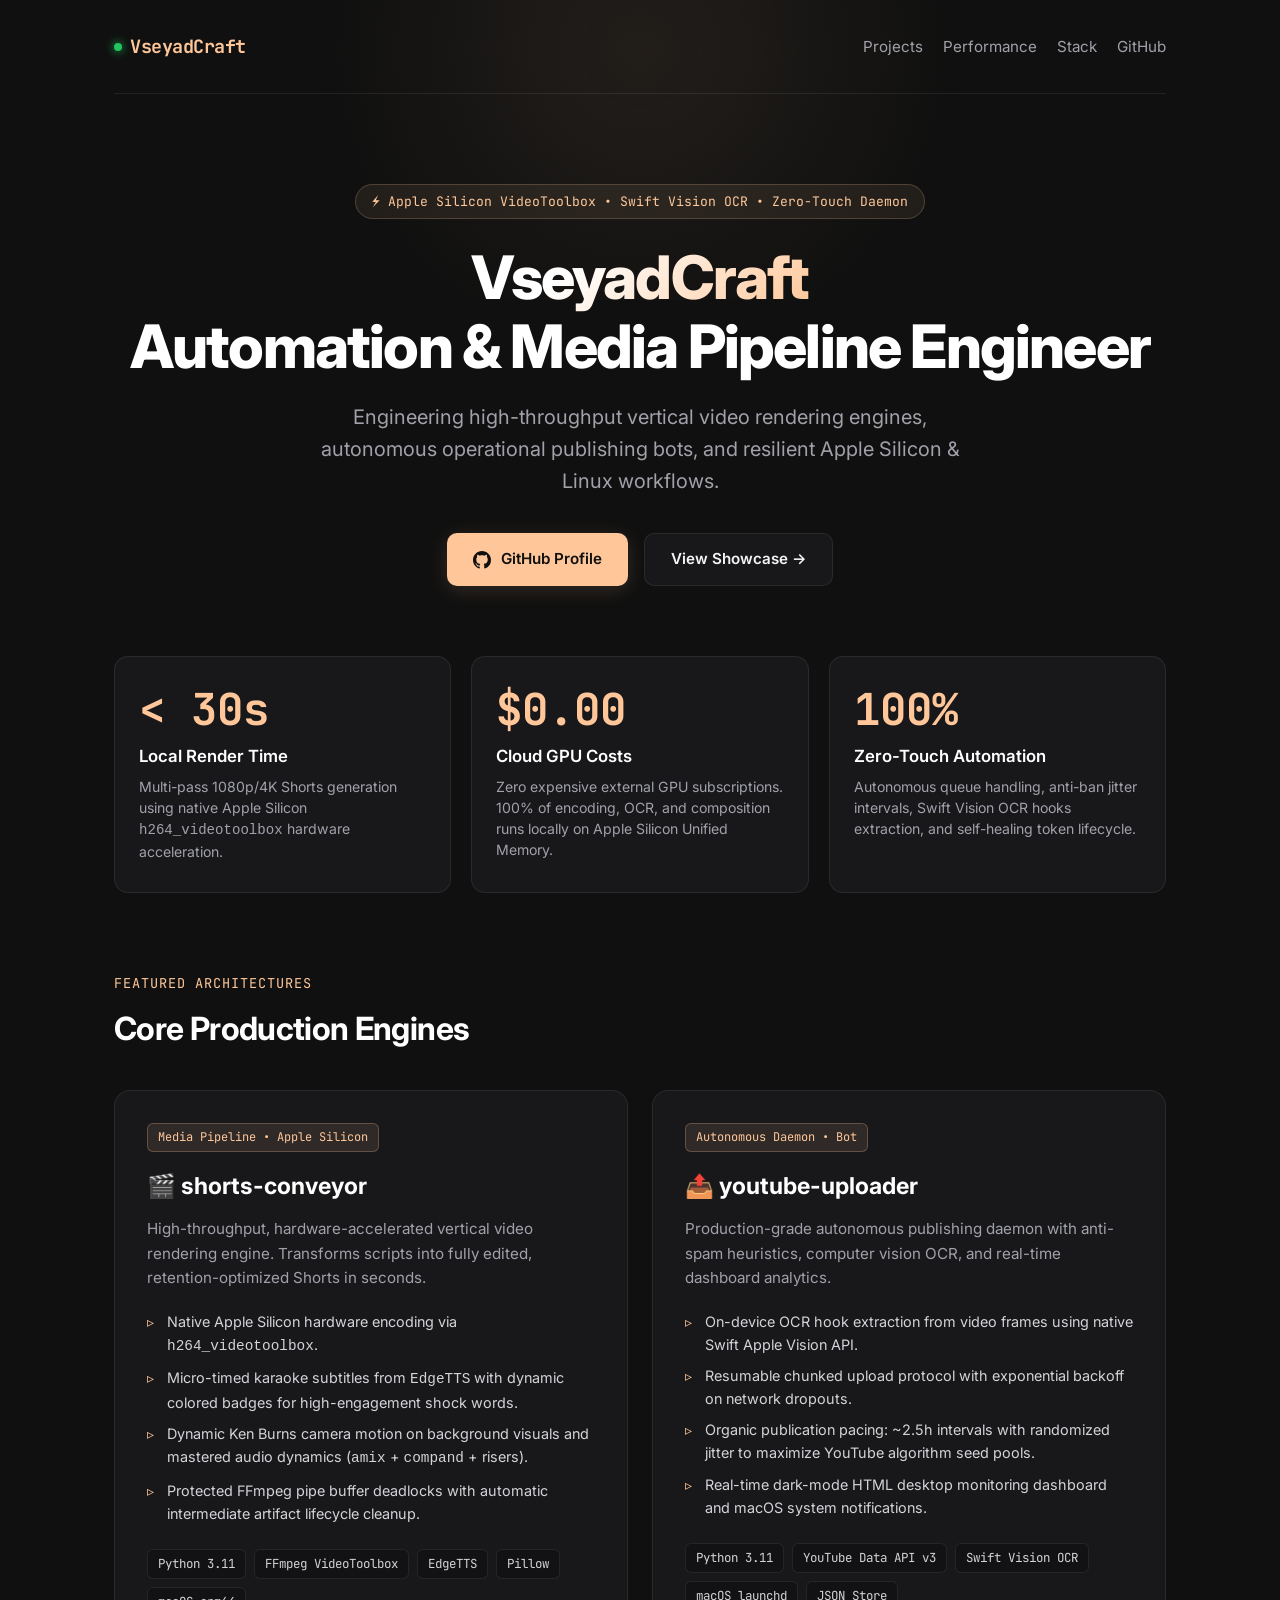
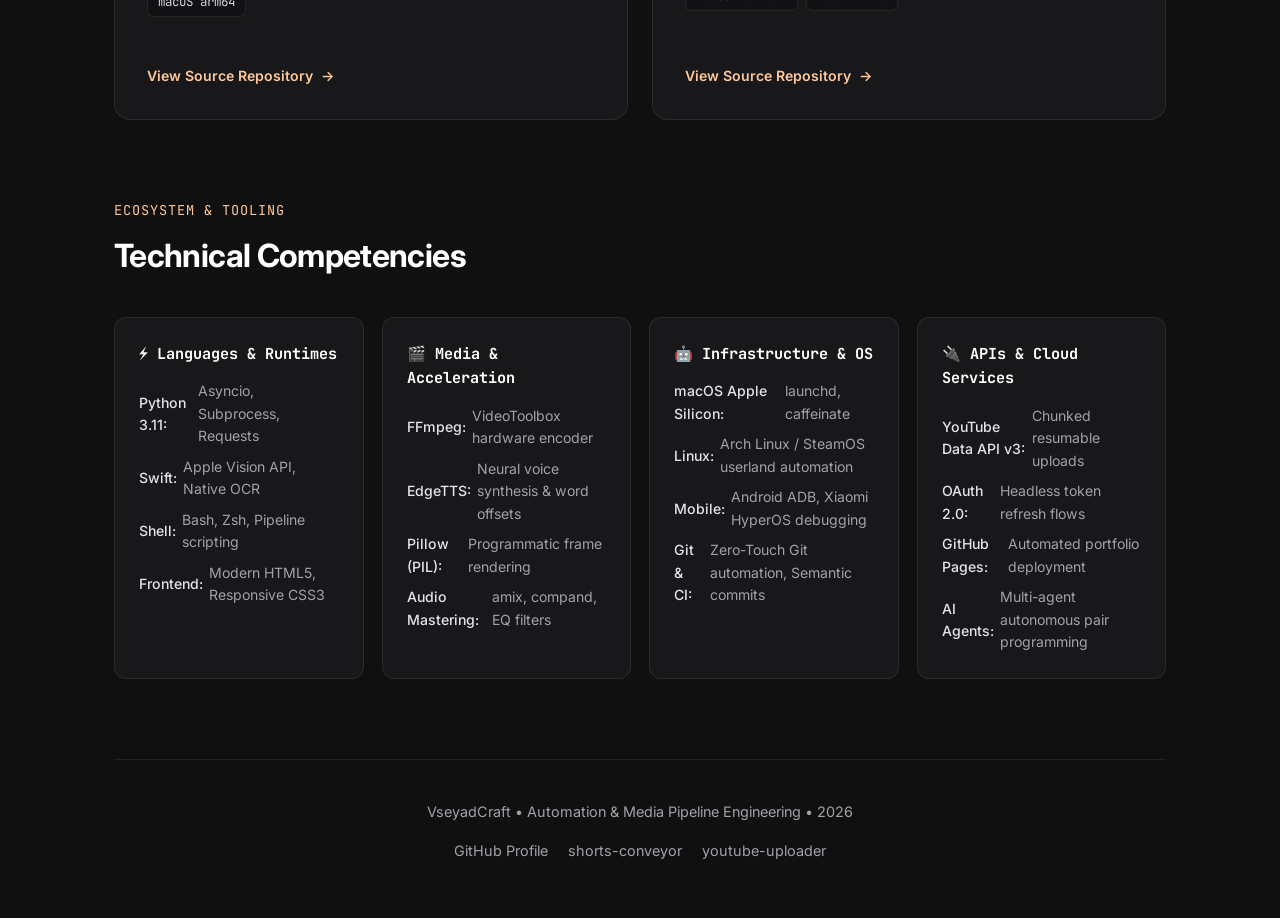
==== commit 29cafa27: "feat(portfolio): launch dark mode engineer portfolio landing page" ====
--- a/index.html
+++ b/index.html
@@ -1,33 +1,689 @@
-﻿<!DOCTYPE html><html> <head><meta charset="utf-8"><meta http-equiv="Content-Type" content="text/html; charset=utf-8"><meta name="viewport" content="width=device-width, initial-scale=1.0"><!--metatextblock--><title>VseYadCraft - приватный сервер Minecraft</title><meta name="description" content="приватный сервер Minecraft 1.17 с элементами RolePlay. Доступен как на лицензии, так и на TLauncher"><meta property="og:url" content="https://VseYadCraft.net"><meta property="og:title" content="VseYadCraft - приватный сервер Minecraft"><meta property="og:description" content="приватный сервер Minecraft 1.16.5 с элементами RolePlay. Доступен как на лицензии, так и на TLauncher"><meta property="og:type" content="website"><meta property="og:image" content="https://static.tildacdn.com/tild6663-3133-4635-b138-366633633939/Frame_1_2.svg"><link rel="canonical" href="index.htm"><!--/metatextblock--><meta property="fb:app_id" content="257953674358265"><meta name="format-detection" content="telephone=no"><meta http-equiv="x-dns-prefetch-control" content="on"><link rel="dns-prefetch" href="https://ws.tildacdn.com"><link rel="dns-prefetch" href="https://static.tildacdn.com"><link rel="shortcut icon" href="tild6166-3237-4361-b838-653736663962/32.ico" type="image/x-icon"><!-- Assets --><link rel="stylesheet" href="css/tilda-grid-3.0.min.css" type="text/css" media="all"><link rel="stylesheet" href="tilda-blocks-2.14.css?t=1622982941" type="text/css" media="all"><link rel="preconnect" href="https://fonts.gstatic.com"><link href="css2?family=Roboto:wght@300;400;500;700&subset=latin,cyrillic" rel="stylesheet"><link rel="stylesheet" href="css/tilda-animation-1.0.min.css" type="text/css" media="all"><link rel="stylesheet" href="css/tilda-cover-1.0.min.css" type="text/css" media="all"><link rel="stylesheet" href="css/tilda-menusub-1.0.min.css" type="text/css" media="print" onload="this.media='all';"><noscript><link rel="stylesheet" href="css/tilda-menusub-1.0.min.css" type="text/css" media="all"></noscript><link rel="stylesheet" href="css/tilda-forms-1.0.min.css" type="text/css" media="all"><script src="js/jquery-1.10.2.min.js"></script><script src="js/tilda-scripts-3.0.min.js"></script><script src="tilda-blocks-2.7.js?t=1622982941"></script><script src="js/lazyload-1.3.min.js" charset="utf-8" async=""></script><script src="js/tilda-animation-1.0.min.js" charset="utf-8" async=""></script><script src="js/tilda-cover-1.0.min.js" charset="utf-8" async=""></script><script src="js/tilda-events-1.0.min.js" charset="utf-8" async=""></script><script src="js/tilda-menusub-1.0.min.js" charset="utf-8" async=""></script><script type="text/javascript">window.dataLayer = window.dataLayer || [];</script><script type="text/javascript">if((/bot|google|yandex|baidu|bing|msn|duckduckbot|teoma|slurp|crawler|spider|robot|crawling|facebook/i.test(navigator.userAgent))===false && typeof(sessionStorage)!='undefined' && sessionStorage.getItem('visited')!=='y'){	var style=document.createElement('style');	style.type='text/css';	style.innerHTML='@media screen and (min-width: 980px) {.t-records {opacity: 0;}.t-records_animated {-webkit-transition: opacity ease-in-out .2s;-moz-transition: opacity ease-in-out .2s;-o-transition: opacity ease-in-out .2s;transition: opacity ease-in-out .2s;}.t-records.t-records_visible {opacity: 1;}}';	document.getElementsByTagName('head')[0].appendChild(style);	$(document).ready(function() {	$('.t-records').addClass('t-records_animated');	setTimeout(function(){ $('.t-records').addClass('t-records_visible'); sessionStorage.setItem('visited','y');	},400);	});
-}</script></head><body class="t-body" style="margin:0;"><!--allrecords--><div id="allrecords" class="t-records" data-hook="blocks-collection-content-node" data-tilda-project-id="3949045" data-tilda-page-id="19283941" data-tilda-formskey="e40e9649163fcca5f9ba78ac758c157a" data-tilda-lazy="yes" data-tilda-project-lang="RU"><!--header--><div id="t-header" class="t-records" data-hook="blocks-collection-content-node" data-tilda-project-id="3949045" data-tilda-page-id="19545716" data-tilda-formskey="e40e9649163fcca5f9ba78ac758c157a" data-tilda-lazy="yes" data-tilda-project-lang="RU"><div id="rec315540069" class="r t-rec t-screenmin-980px" style=" " data-animationappear="off" data-record-type="456" data-screen-min="980px"><!-- T456 --><div id="nav315540069marker"></div> <div class="t456__mobile"> <div class="t456__mobile_container"> <div class="t456__mobile_text t-name t-name_md" field="text">&nbsp;</div> <div class="t456__burger"> <span></span> <span></span> <span></span> <span></span> </div> </div> </div><div id="nav315540069" class="t456 t456__hidden t456__positionabsolute " style="background-color: rgba(0,0,0,0.0); " data-bgcolor-hex="#000000" data-bgcolor-rgba="rgba(0,0,0,0.0)" data-navmarker="nav315540069marker" data-appearoffset="" data-bgopacity-two="" data-menushadow="" data-bgopacity="0.0" data-menu-items-align="right" data-menu="yes"> <div class="t456__maincontainer " style=""> <div class="t456__leftwrapper" style="min-width:300px;width:300px;"> <div> <a href="index.htm" style="color:#ffffff;text-transform:uppercase;"> <div class="t456__logo t-title" field="title" style="color:#ffffff;text-transform:uppercase;"><del></del><del></del><del></del>VseYadCraft<strong></strong></div> </a> </div> </div> <div class="t456__rightwrapper t456__menualign_right" style=""> <ul class="t456__list"> <li class="t456__list_item"><a class="t-menu__link-item" href="index.htm" data-menu-submenu-hook="" style="color:#ffffff;font-weight:600;" data-menu-item-number="1">Главная</a> </li> <li class="t456__list_item"><a class="t-menu__link-item" href="rules.html" data-menu-submenu-hook="" style="color:#ffffff;font-weight:600;" data-menu-item-number="2">Правила</a> </li> <li class="t456__list_item"><a class="t-menu__link-item" href="forplayers.html" data-menu-submenu-hook="" style="color:#ffffff;font-weight:600;" data-menu-item-number="3">Игрокам</a> </li> <li class="t456__list_item"><a class="t-menu__link-item" href="https://discord.gg/raBKkhNJAy" data-menu-submenu-hook="" target="_blank" style="color:#ffffff;font-weight:600;" data-menu-item-number="4">DISCORD</a> </li> </ul> </div> </div></div><style>@media screen and (max-width: 980px) { #rec315540069 .t456__leftcontainer{ padding: 20px; }
-}
-@media screen and (max-width: 980px) { #rec315540069 .t456__imglogo{ padding: 20px 0; }
-}</style><script type="text/javascript"> $(document).ready(function() { t456_highlight(); });
-$(window).resize(function() { t456_setBg('315540069');
-});
-$(document).ready(function() { t456_setBg('315540069');
-});</script><script type="text/javascript"> $(document).ready(function() { t456_createMobileMenu('315540069'); }); </script><style>#rec315540069 .t-menu__link-item{ position: relative;	}
-#rec315540069 .t-menu__link-item::after { content: ''; position: absolute; left: 0;	bottom: 20%;	opacity: 0;	width: 100%;	height: 100%;	border-bottom: 0px solid #ffffff; -webkit-box-shadow: inset 0px -1px 0px 0px #ffffff; -moz-box-shadow: inset 0px -1px 0px 0px #ffffff; box-shadow: inset 0px -1px 0px 0px #ffffff; -webkit-transition: all 0.3s ease; transition: all 0.3s ease;
-}
-#rec315540069 .t-menu__link-item:not(.t-active):not(.tooltipstered):hover::after{	opacity: 1;	bottom: -0px;	}
-@supports (overflow:-webkit-marquee) and (justify-content:inherit)
-{ #rec315540069 .t-menu__link-item, #rec315540069 .t-menu__link-item.t-active { opacity: 1 !important; }
-}</style><script type="text/javascript"> $(document).ready(function() { setTimeout(function(){ t_onFuncLoad('t_menusub_init', function() { t_menusub_init('315540069'); }); }, 500); });</script><style>@media screen and (max-width: 980px) { #rec315540069 .t-menusub__menu .t-menusub__link-item { color:#ffffff !important; } #rec315540069 .t-menusub__menu .t-menusub__link-item.t-active { color:#ffffff !important; }
-}</style><!--[if IE 8]><style>#rec315540069 .t456 { filter: progid:DXImageTransform.Microsoft.gradient(startColorStr='#D9000000', endColorstr='#D9000000');
-}</style><![endif]--> </div></div><!--/header--><div id="rec315521124" class="r t-rec t-rec_pb_0" style="padding-bottom:0px; " data-animationappear="off" data-record-type="204"><!-- cover --><div class="t-cover" id="recorddiv315521124" bgimgfield="img" style="height:100vh; background-image:url('tild6663-3133-4635-b138-366633633939/Frame_1_2.svg');"><div class="t-cover__carrier" id="coverCarry315521124" data-content-cover-id="315521124" data-content-cover-bg="https://static.tildacdn.com/tild6663-3133-4635-b138-366633633939/Frame_1_2.svg" data-content-cover-height="100vh" data-content-cover-parallax="" style="height:100vh;background-attachment:scroll; "></div> <div class="t-cover__filter" style="height:100vh;background-image: -moz-linear-gradient(top, rgba(0,0,0,0.0), rgba(0,0,0,0.0));background-image: -webkit-linear-gradient(top, rgba(0,0,0,0.0), rgba(0,0,0,0.0));background-image: -o-linear-gradient(top, rgba(0,0,0,0.0), rgba(0,0,0,0.0));background-image: -ms-linear-gradient(top, rgba(0,0,0,0.0), rgba(0,0,0,0.0));background-image: linear-gradient(top, rgba(0,0,0,0.0), rgba(0,0,0,0.0));filter: progid:DXImageTransform.Microsoft.gradient(startColorStr='#fe000000', endColorstr='#fe000000');"></div><div class="t-container"> <div class="t-col t-col_8"><div class="t-cover__wrapper t-valign_middle" style="height:100vh; position: relative;z-index: 1;"> <div class="t181"> <div data-hook-content="covercontent"> <div class="t181__wrapper"> <h1 class="t181__title t-title t-title_md" style="" field="title">VseYadCraft - приватный сервер Minecraft</h1> <div class="t181__descr t-descr t-descr_lg " style="color:#ffffff;font-weight:300;font-family:'Roboto';" field="descr">Ванильный сервер без лишних плагинов, с уклоном на политику. Доступен как на пк, так и на телефоне</div> <div style="margin-top:60px;"> <a href="#rec311327504" target="" class="t-btn js-click-stat " data-tilda-event-name="/tilda/click/rec315521124/button1" style="color:#ffffff;border:2px solid #ffffff;background-color:#6777f5;border-radius:36px; -moz-border-radius:36px; -webkit-border-radius:36px;font-weight:700;box-shadow: 0px 0px 10px 0px rgba(0, 0, 0, 0.1);"><table style="width:100%; height:100%;"><tr><td>ПОДРОБНЕЕ</td></tr></table></a> <a href="https://discord.gg/raBKkhNJAy" target="_blank" class="t-btn js-click-stat " data-tilda-event-name="/tilda/click/rec315521124/button2" style="color:#000000;border:2px solid #ffffff;background-color:#ffffff;border-radius:36px; -moz-border-radius:36px; -webkit-border-radius:36px;font-weight:700;box-shadow: 0px 0px 10px 0px rgba(0, 0, 0, 0.1);"><table style="width:100%; height:100%;"><tr><td>DISCORD</td></tr></table></a> </div> </div> </div> </div> </div> </div> </div> </div> <style>#rec315521124 .t-btn[data-btneffects-first],
-#rec315521124 .t-btn[data-btneffects-second],
-#rec315521124 .t-submit[data-btneffects-first],
-#rec315521124 .t-submit[data-btneffects-second] {	position: relative; overflow: hidden; -webkit-transform: translate3d(0,0,0); transform: translate3d(0,0,0);
-}</style><script type="text/javascript">$(document).ready(function() {
-});</script><style>#rec315521124 .t-btn:not(.t-animate_no-hover):hover{ background-color: #4f33ea !important; color: #ffffff !important;	}	#rec315521124 .t-btn:not(.t-animate_no-hover){ -webkit-transition: background-color 0.2s ease-in-out, color 0.2s ease-in-out, border-color 0.2s ease-in-out, box-shadow 0.2s ease-in-out; transition: background-color 0.2s ease-in-out, color 0.2s ease-in-out, border-color 0.2s ease-in-out, box-shadow 0.2s ease-in-out;	}</style></div><div id="rec311327504" class="r t-rec t-rec_pt_0 t-rec_pb_165" style="padding-top:0px;padding-bottom:165px;background-color:#ffffff; " data-animationappear="off" data-record-type="844" data-bg-color="#ffffff"><!-- t844 --><div class="t844"><div class="t-section__container t-container"><div class="t-col t-col_12"><div class="t-section__topwrapper t-align_center"><h2 class="t-section__title t-title t-title_xs t-animate" data-animate-style="zoomin" data-animate-group="yes" field="btitle"><div style="color:#150c4d;" data-customstyle="yes">Почему мы?</div></h2></div></div></div><div class="t-container"> <div class="t844__col t-col t-col_4 t-align_center t-item t-animate" data-animate-style="zoomin" data-animate-chain="yes"> <div class="t844__bgimg t-margin_auto t-bgimg" bgimgfield="li_img__1531137250635" data-original="https://static.tildacdn.com/tild3366-3139-4564-b736-366332646635/rocket_1f680.png" style="width: 80px; height: 80px; background-image: url('tild3366-3139-4564-b736-366332646635/-/resizeb/20x/rocket_1f680.png');" role="img" aria-label="Ванильная игра. На сервере нет лишних плагинов, которые портят ванильную игру и создают лаги"></div> <div class="t844__wrappercenter "> <div class="t-heading t-heading_md" style="color:#150c4d;font-weight:700;" field="li_title__1531137250635">Ванильная игра</div> <div class="t-descr t-descr_sm" style="color:#5c5c5c;" field="li_descr__1531137250635">На сервере нет лишних плагинов, которые портят ванильную игру и создают лаги</div> </div> </div> <div class="t844__col t-col t-col_4 t-align_center t-item t-animate" data-animate-style="zoomin" data-animate-chain="yes"> <div class="t844__bgimg t-margin_auto t-bgimg" bgimgfield="li_img__1531137263951" data-original="https://static.tildacdn.com/tild6338-3930-4631-a661-393535643765/smiling-face-with-ha.png" style="width: 80px; height: 80px; background-image: url('tild6338-3930-4631-a661-393535643765/-/resizeb/20x/smiling-face-with-ha.png');" role="img" aria-label="Равные условия. На сервере нет и не будет донат привилегий! Вы можете играть спокойно на равных условиях со всеми игроками"></div> <div class="t844__wrappercenter "> <div class="t-heading t-heading_md" style="color:#150c4d;font-weight:700;" field="li_title__1531137263951">Равные условия<br></div> <div class="t-descr t-descr_sm" style="color:#5c5c5c;" field="li_descr__1531137263951">На сервере нет и не будет донат привилегий! Вы можете играть спокойно на равных условиях со всеми игроками</div> </div> </div> <div class="t844__col t-col t-col_4 t-align_center t-item t-animate" data-animate-style="zoomin" data-animate-chain="yes"> <div class="t844__bgimg t-margin_auto t-bgimg" bgimgfield="li_img__1531137278040" data-original="https://static.tildacdn.com/tild3865-6239-4365-b430-323261633832/love-letter_1f48c.png" style="width: 80px; height: 80px; background-image: url('tild3865-6239-4365-b430-323261633832/-/resizeb/20x/love-letter_1f48c.png');" role="img" aria-label="Не коммерция. Мы - не коммерческий проект Сервер не создан с целью заработка"></div> <div class="t844__wrappercenter "> <div class="t-heading t-heading_md" style="color:#150c4d;font-weight:700;" field="li_title__1531137278040">Не коммерция</div> <div class="t-descr t-descr_sm" style="color:#5c5c5c;" field="li_descr__1531137278040">Мы - не коммерческий проект. Сервер не создан с целью заработка</div> </div> </div> <div class="t-clear t844__separator" style=""></div> <div class="t844__col t-col t-col_4 t-align_center t-item t-animate" data-animate-style="zoomin" data-animate-chain="yes"> <div class="t844__bgimg t-margin_auto t-bgimg" bgimgfield="li_img__1531137295061" data-original="https://static.tildacdn.com/tild3136-3162-4262-b939-373630663533/waving-hand-sign_1f4.png" style="width: 80px; height: 80px; background-image: url('tild3136-3162-4262-b939-373630663533/-/resizeb/20x/waving-hand-sign_1f4.png');" role="img" aria-label="Коммьюнити. Наше коммьюнити - адекватное и дружелюбное! Это связано с платным входом. Так как те люди, которые желают навредить игровому процессу, просто не буду тратить свои деньги в пустую, ради бана"></div> <div class="t844__wrappercenter "> <div class="t-heading t-heading_md" style="color:#150c4d;font-weight:700;" field="li_title__1531137295061">Коммьюнити</div> <div class="t-descr t-descr_sm" style="color:#5c5c5c;" field="li_descr__1531137295061">Наше коммьюнити - адекватное и дружелюбное! Это связано с платным входом. Так как те люди, которые желают навредить игровому процессу, просто не будут тратить свои деньги в пустую, ради бана</div> </div> </div> <div class="t844__col t-col t-col_4 t-align_center t-item t-animate" data-animate-style="zoomin" data-animate-chain="yes"> <div class="t844__bgimg t-margin_auto t-bgimg" bgimgfield="li_img__1531137309241" data-original="https://static.tildacdn.com/tild3964-6365-4430-b665-633938363437/closed-lock-with-key.png" style="width: 80px; height: 80px; background-image: url('tild3964-6365-4430-b665-633938363437/-/resizeb/20x/closed-lock-with-key.png');" role="img" aria-label="Безопасность. На сервере нет приватов, но Вы можете не переживать за сохранность своих построек, так как работает регистрация каждого блока! Грифера мы накажем, а вам всё возместим"></div> <div class="t844__wrappercenter "> <div class="t-heading t-heading_md" style="color:#150c4d;font-weight:700;" field="li_title__1531137309241">Безопасность</div> <div class="t-descr t-descr_sm" style="color:#5c5c5c;" field="li_descr__1531137309241">На сервере нет приватов, но Вы можете не переживать за сохранность своих построек, так как работает регистрация каждого блока! Грифера мы накажем, а вам всё возместим</div> </div> </div> <div class="t844__col t-col t-col_4 t-align_center t-item t-animate" data-animate-style="zoomin" data-animate-chain="yes"> <div class="t844__bgimg t-margin_auto t-bgimg" bgimgfield="li_img__1531137326480" data-original="https://static.tildacdn.com/tild3566-3162-4937-a338-386434656466/video-game_1f3ae.png" style="width: 80px; height: 80px; background-image: url('tild3566-3162-4937-a338-386434656466/-/resizeb/20x/video-game_1f3ae.png');" role="img" aria-label="Заработай. Приведи друга и получи <b>75 рублей!"></div> <div class="t844__wrappercenter "> <div class="t-heading t-heading_md" style="color:#150c4d;font-weight:700;" field="li_title__1531137326480">Заработай<br></div> <div class="t-descr t-descr_sm" style="color:#5c5c5c;" field="li_descr__1531137326480">Приведи друга и получи <b>75 рублей!</div> </div> </div></div></div></div><div id="rec311330247" class="r t-rec t-rec_pt_135 t-rec_pb_165" style="padding-top:135px;padding-bottom:165px;background-color:#773cda; " data-animationappear="off" data-record-type="849" data-bg-color="#773cda"><!-- t849--><div class="t849"> <div class="t-section__container t-container"><div class="t-col t-col_12"><div class="t-section__topwrapper t-align_center"><h2 class="t-section__title t-title t-title_xs t-animate" data-animate-style="fadeinup" data-animate-group="yes" field="btitle"><div style="color:#ffffff;" data-customstyle="yes">Часто задаваемые вопросы</div></h2><div class="t-section__descr t-descr t-descr_xl t-margin_auto t-animate" data-animate-style="fadeinup" data-animate-group="yes" field="bdescr"><div style="color:#ffffff;" data-customstyle="yes">При возникновении дополнительных вопросов, обращайтесь к администрации в DISCORD<br></div></div></div></div></div> <div class="t-container"> <div class="t-col t-col_8 t-prefix_2"> <div class="t849__accordion t-animate" data-animate-style="fadeinup" data-animate-chain="yes" data-accordion="true"> <div class="t849__wrapper"> <div class="t849__header " style=" border-top: 1px solid #ffffff"> <div class="t849__title t-name t-name_xl" field="li_title__1620055364078" style="color:#ffffff;">Сервер лицензионный?</div> <div class="t849__icon"> <div class="t849__lines"> <svg width="24px" height="24px" viewbox="0 0 24 24" xmlns="http://www.w3.org/2000/svg" xmlns:xlink="http://www.w3.org/1999/xlink"> <g stroke="none" stroke-width="2px" fill="none" fill-rule="evenodd" stroke-linecap="square"> <g transform="translate(1.000000, 1.000000)" stroke="#ffffff"> <path d="M0,11 L22,11"></path> <path d="M11,0 L11,22"></path> </g> </g> </svg> </div> <div class="t849__circle" style="background-color: #773cda"></div> </div> <div class="t849__icon t849__icon-hover"> <div class="t849__lines"> <svg width="24px" height="24px" viewbox="0 0 24 24" xmlns="http://www.w3.org/2000/svg" xmlns:xlink="http://www.w3.org/1999/xlink"> <g stroke="none" stroke-width="2px" fill="none" fill-rule="evenodd" stroke-linecap="square"> <g transform="translate(1.000000, 1.000000)" stroke="#ffffff"> <path d="M0,11 L22,11"></path> <path d="M11,0 L11,22"></path> </g> </g> </svg> </div> <div class="t849__circle" style="background-color: #6734ba"></div> </div> </div> <div class="t849__content"> <div class="t849__textwrapper"> <div class="t849__text t-descr t-descr_sm" field="li_descr__1620055364078" style="color:#ffffff;">Нет. Вы можете играть с любого лаунчера, телефона или даже windows 10 edition</div> </div> </div> </div> </div> </div> <div class="t-col t-col_8 t-prefix_2"> <div class="t849__accordion t-animate" data-animate-style="fadeinup" data-animate-chain="yes" data-accordion="true"> <div class="t849__wrapper"> <div class="t849__header " style=" border-top: 1px solid #ffffff"> <div class="t849__title t-name t-name_xl" field="li_title__1620055365025" style="color:#ffffff;">Какая версия сервера?</div> <div class="t849__icon"> <div class="t849__lines"> <svg width="24px" height="24px" viewbox="0 0 24 24" xmlns="http://www.w3.org/2000/svg" xmlns:xlink="http://www.w3.org/1999/xlink"> <g stroke="none" stroke-width="2px" fill="none" fill-rule="evenodd" stroke-linecap="square"> <g transform="translate(1.000000, 1.000000)" stroke="#ffffff"> <path d="M0,11 L22,11"></path> <path d="M11,0 L11,22"></path> </g> </g> </svg> </div> <div class="t849__circle" style="background-color: #773cda"></div> </div> <div class="t849__icon t849__icon-hover"> <div class="t849__lines"> <svg width="24px" height="24px" viewbox="0 0 24 24" xmlns="http://www.w3.org/2000/svg" xmlns:xlink="http://www.w3.org/1999/xlink"> <g stroke="none" stroke-width="2px" fill="none" fill-rule="evenodd" stroke-linecap="square"> <g transform="translate(1.000000, 1.000000)" stroke="#ffffff"> <path d="M0,11 L22,11"></path> <path d="M11,0 L11,22"></path> </g> </g> </svg> </div> <div class="t849__circle" style="background-color: #6734ba"></div> </div> </div> <div class="t849__content"> <div class="t849__textwrapper"> <div class="t849__text t-descr t-descr_sm" field="li_descr__1620055365025" style="color:#ffffff;">Версия сервера 1.17</div> </div> </div> </div> </div> </div> <div class="t-col t-col_8 t-prefix_2"> <div class="t849__accordion t-animate" data-animate-style="fadeinup" data-animate-chain="yes" data-accordion="true"> <div class="t849__wrapper"> <div class="t849__header " style=" border-top: 1px solid #ffffff"> <div class="t849__title t-name t-name_xl" field="li_title__1620055370565" style="color:#ffffff;">Набираете администрацию?</div> <div class="t849__icon"> <div class="t849__lines"> <svg width="24px" height="24px" viewbox="0 0 24 24" xmlns="http://www.w3.org/2000/svg" xmlns:xlink="http://www.w3.org/1999/xlink"> <g stroke="none" stroke-width="2px" fill="none" fill-rule="evenodd" stroke-linecap="square"> <g transform="translate(1.000000, 1.000000)" stroke="#ffffff"> <path d="M0,11 L22,11"></path> <path d="M11,0 L11,22"></path> </g> </g> </svg> </div> <div class="t849__circle" style="background-color: #773cda"></div> </div> <div class="t849__icon t849__icon-hover"> <div class="t849__lines"> <svg width="24px" height="24px" viewbox="0 0 24 24" xmlns="http://www.w3.org/2000/svg" xmlns:xlink="http://www.w3.org/1999/xlink"> <g stroke="none" stroke-width="2px" fill="none" fill-rule="evenodd" stroke-linecap="square"> <g transform="translate(1.000000, 1.000000)" stroke="#ffffff"> <path d="M0,11 L22,11"></path> <path d="M11,0 L11,22"></path> </g> </g> </svg> </div> <div class="t849__circle" style="background-color: #6734ba"></div> </div> </div> <div class="t849__content"> <div class="t849__textwrapper"> <div class="t849__text t-descr t-descr_sm" field="li_descr__1620055370565" style="color:#ffffff;">Нет</div> </div> </div> </div> </div> </div> <div class="t-col t-col_8 t-prefix_2"> <div class="t849__accordion t-animate" data-animate-style="fadeinup" data-animate-chain="yes" data-accordion="true"> <div class="t849__wrapper"> <div class="t849__header " style=" border-top: 1px solid #ffffff"> <div class="t849__title t-name t-name_xl" field="li_title__1620055371654" style="color:#ffffff;">Как жить без приватов?</div> <div class="t849__icon"> <div class="t849__lines"> <svg width="24px" height="24px" viewbox="0 0 24 24" xmlns="http://www.w3.org/2000/svg" xmlns:xlink="http://www.w3.org/1999/xlink"> <g stroke="none" stroke-width="2px" fill="none" fill-rule="evenodd" stroke-linecap="square"> <g transform="translate(1.000000, 1.000000)" stroke="#ffffff"> <path d="M0,11 L22,11"></path> <path d="M11,0 L11,22"></path> </g> </g> </svg> </div> <div class="t849__circle" style="background-color: #773cda"></div> </div> <div class="t849__icon t849__icon-hover"> <div class="t849__lines"> <svg width="24px" height="24px" viewbox="0 0 24 24" xmlns="http://www.w3.org/2000/svg" xmlns:xlink="http://www.w3.org/1999/xlink"> <g stroke="none" stroke-width="2px" fill="none" fill-rule="evenodd" stroke-linecap="square"> <g transform="translate(1.000000, 1.000000)" stroke="#ffffff"> <path d="M0,11 L22,11"></path> <path d="M11,0 L11,22"></path> </g> </g> </svg> </div> <div class="t849__circle" style="background-color: #6734ba"></div> </div> </div> <div class="t849__content"> <div class="t849__textwrapper"> <div class="t849__text t-descr t-descr_sm" field="li_descr__1620055371654" style="color:#ffffff;">Если вас загриферят, то мы восстановим постройку.<br>Если у вас что-то украли, то мы вынудим нарушителя вернуть предмет (или вернем его сами). Нарушителей наказываем</div> </div> </div> </div> </div> </div> <div class="t-col t-col_8 t-prefix_2"> <div class="t849__accordion t-animate" data-animate-style="fadeinup" data-animate-chain="yes" data-accordion="true"> <div class="t849__wrapper"> <div class="t849__header " style=" border-top: 1px solid #ffffff"> <div class="t849__title t-name t-name_xl" field="li_title__1620055373651" style="color:#ffffff;">Почему вход на сервер платный?</div> <div class="t849__icon"> <div class="t849__lines"> <svg width="24px" height="24px" viewbox="0 0 24 24" xmlns="http://www.w3.org/2000/svg" xmlns:xlink="http://www.w3.org/1999/xlink"> <g stroke="none" stroke-width="2px" fill="none" fill-rule="evenodd" stroke-linecap="square"> <g transform="translate(1.000000, 1.000000)" stroke="#ffffff"> <path d="M0,11 L22,11"></path> <path d="M11,0 L11,22"></path> </g> </g> </svg> </div> <div class="t849__circle" style="background-color: #773cda"></div> </div> <div class="t849__icon t849__icon-hover"> <div class="t849__lines"> <svg width="24px" height="24px" viewbox="0 0 24 24" xmlns="http://www.w3.org/2000/svg" xmlns:xlink="http://www.w3.org/1999/xlink"> <g stroke="none" stroke-width="2px" fill="none" fill-rule="evenodd" stroke-linecap="square"> <g transform="translate(1.000000, 1.000000)" stroke="#ffffff"> <path d="M0,11 L22,11"></path> <path d="M11,0 L11,22"></path> </g> </g> </svg> </div> <div class="t849__circle" style="background-color: #6734ba"></div> </div> </div> <div class="t849__content"> <div class="t849__textwrapper"> <div class="t849__text t-descr t-descr_sm" field="li_descr__1620055373651" style="color:#ffffff;">В первую очередь это сделано для того, чтобы отсеивать неадекватных игроков и гриферов. Благодаря платному входу нет привилегий, и сервер продолжает существовать без них</div> </div> </div> </div> </div> </div> <div class="t-col t-col_8 t-prefix_2"> <div class="t849__accordion t-animate" data-animate-style="fadeinup" data-animate-chain="yes" data-accordion="true"> <div class="t849__wrapper"> <div class="t849__header " style=" border-top: 1px solid #ffffff"> <div class="t849__title t-name t-name_xl" field="li_title__1620055374173" style="color:#ffffff;">Можно войти на сервер без проходки?</div> <div class="t849__icon"> <div class="t849__lines"> <svg width="24px" height="24px" viewbox="0 0 24 24" xmlns="http://www.w3.org/2000/svg" xmlns:xlink="http://www.w3.org/1999/xlink"> <g stroke="none" stroke-width="2px" fill="none" fill-rule="evenodd" stroke-linecap="square"> <g transform="translate(1.000000, 1.000000)" stroke="#ffffff"> <path d="M0,11 L22,11"></path> <path d="M11,0 L11,22"></path> </g> </g> </svg> </div> <div class="t849__circle" style="background-color: #773cda"></div> </div> <div class="t849__icon t849__icon-hover"> <div class="t849__lines"> <svg width="24px" height="24px" viewbox="0 0 24 24" xmlns="http://www.w3.org/2000/svg" xmlns:xlink="http://www.w3.org/1999/xlink"> <g stroke="none" stroke-width="2px" fill="none" fill-rule="evenodd" stroke-linecap="square"> <g transform="translate(1.000000, 1.000000)" stroke="#ffffff"> <path d="M0,11 L22,11"></path> <path d="M11,0 L11,22"></path> </g> </g> </svg> </div> <div class="t849__circle" style="background-color: #6734ba"></div> </div> </div> <div class="t849__content"> <div class="t849__textwrapper"> <div class="t849__text t-descr t-descr_sm" field="li_descr__1620055374173" style="color:#ffffff;">Нельзя</div> </div> </div> </div> </div> <div class="t849__border" style="height: 1px; background-color: #ffffff"></div> </div> </div></div><script type="text/javascript"> $(document).ready(function(){ t849_init('311330247'); });</script></div><div id="rec311342799" class="r t-rec t-rec_pt_120 t-rec_pb_120" style="padding-top:120px;padding-bottom:120px;background-color:#ffffff; " data-record-type="528" data-bg-color="#ffffff"><!-- t528 --><div class="t528"><div class="t-section__container t-container"><div class="t-col t-col_12"><div class="t-section__topwrapper t-align_center"><div class="t-section__title t-title t-title_xs t-animate" data-animate-style="fadeinup" data-animate-group="yes" field="btitle"><div style="color:#150c4d;" data-customstyle="yes"><strong><em data-redactor-tag="em"></em>Отзывы о нашем сервере</strong></div></div></div></div></div> <div class="t528__container t-container"> <div class="t528__col t-col t-col_4 t-align_center t-animate" data-animate-style="fadeinup" data-animate-chain="yes"> <div class="t528__bgimg t-margin_auto t528__img_circle t-bgimg" data-original="https://static.tildacdn.com/tild6338-3838-4332-a432-636638653931/Frame_1_8.png" bgimgfield="li_img__1478014727987" style=" background-image: url('tild6338-3838-4332-a432-636638653931/-/resizeb/20x/Frame_1_8.png');"></div> <div class="t528__title t-name t-name_xs t-margin_auto" field="li_title__1478014727987" style="color:#150c4d; ">oliverkaspii</div> <div class="t528__descr t-descr t-descr_xxs" field="li_descr__1478014727987" style="color:#150c4d; ">ОСНОВАТЕЛЬ ЭЛИТНОГО ПОСЁЛКА</div> <div class="t528__text t-text t-text_xs t-margin_auto" field="li_text__1478014727987" style="color:#150c4d; ">Очень люблю этот сервер, играю каждый день. Приятная компания, каждую неделю интересный движ от администраторов. Купив проходку, ни разу не пожалела об этом. Один из удачных и лучших проектов для отдыха и <span style="color: rgb(0, 0, 0);">развлечения</span>.<br></div> </div> <div class="t528__col t-col t-col_4 t-align_center t-animate" data-animate-style="fadeinup" data-animate-chain="yes"> <div class="t528__bgimg t-margin_auto t528__img_circle t-bgimg" data-original="https://static.tildacdn.com/tild6563-3337-4562-b932-643936663832/2021-05-03_1954_1.png" bgimgfield="li_img__1478014691630" style=" background-image: url('tild6563-3337-4562-b932-643936663832/-/resizeb/20x/2021-05-03_1954_1.png');"></div> <div class="t528__title t-name t-name_xs t-margin_auto" field="li_title__1478014691630" style="color:#150c4d; ">snus_chiller</div> <div class="t528__descr t-descr t-descr_xxs" field="li_descr__1478014691630" style="color:#150c4d; ">САМЫЙ ПЕРВЫЙ ИГРОК</div> <div class="t528__text t-text t-text_xs t-margin_auto" field="li_text__1478014691630" style="color:#150c4d; ">Сервер был оправдан ожиданиям! Качество соответствует цене, и даже превосходит её в десятки раз! Я по праву могу оставить свой отзыв, так как играю с самого открытия этого великолепного сервера.<br></div> </div> <div class="t528__col t-col t-col_4 t-align_center t-animate" data-animate-style="fadeinup" data-animate-chain="yes"> <div class="t528__bgimg t-margin_auto t528__img_circle t-bgimg" data-original="https://static.tildacdn.com/tild6365-3965-4239-a134-363564383138/2021-05-03_1954.png" bgimgfield="li_img__1478014761774" style=" background-image: url('tild6365-3965-4239-a134-363564383138/-/resizeb/20x/2021-05-03_1954.png');"></div> <div class="t528__title t-name t-name_xs t-margin_auto" field="li_title__1478014761774" style="color:#150c4d; ">nevarenich</div> <div class="t528__descr t-descr t-descr_xxs" field="li_descr__1478014761774" style="color:#150c4d; ">ДЕЙСТВУЮЩИЙ ПРЕЗИДЕНТ</div> <div class="t528__text t-text t-text_xs t-margin_auto" field="li_text__1478014761774" style="color:#150c4d; ">Это лучшая ванилла за всю мою жизнь: крайне доброжелательный админ, отзывчивые игроки, с которыми приятно общаться и торговаться. Полное отсутствие ненужных плагинов, в том числе приватов, делает сервер особенно уникальным.<br></div> </div> </div><div class="t-section__container t-container"><div class="t-col t-col_12"><div class="t-section__bottomwrapper t-clear t-align_center fadeinup"><a href="https://discord.com/invite/raBKkhNJAy" target="_blank" class="t-btn t-animate" data-animate-style="fadeinup" data-animate-group="yes" style="color:#ffffff;background-color:#773cda;border-radius:30px; -moz-border-radius:30px; -webkit-border-radius:30px;"><table style="width:100%; height:100%;"><tr><td>Больше отзывов</td></tr></table></a></div></div></div> <style>#rec311342799 .t-btn:not(.t-animate_no-hover):hover{ background-color: #4c23ad !important;	}	#rec311342799 .t-btn:not(.t-animate_no-hover){ transition: background-color 0.2s ease-in-out, color 0.2s ease-in-out, border-color 0.2s ease-in-out, box-shadow 0.2s ease-in-out;	}</style></div><style> .t-review-social-links { line-height: 0px; } .t-review-social-links__wrapper { display: -webkit-box; display: -ms-flexbox; display: flex; -webkit-box-align: center; -ms-flex-align: center; align-items: center; -ms-flex-wrap: wrap; flex-wrap: wrap; width: auto; } .t-review-social-links { margin-top: 15px; } .t-review-social-links__item { padding: 0px 4px; } .t-review-social-links__item svg { width: 20px; height: 20px; } .t-review-social-links__wrapper_round .t-review-social-links__item svg { width: 23px; height: 23px; } .t-review-social-links__item:first-child { padding-left: 0px; } @media screen and (max-width: 960px) { .t-review-social-links__item { margin-bottom: 3px; } } @media screen and (max-width: 640px) { .t-review-social-links { margin-top: 13px; } .t-review-social-links__item { padding: 0px 3px; } .t-review-social-links__item svg { width: 17px; height: 17px; } .t-review-social-links__wrapper_round .t-review-social-links__item svg { width: 20px; height: 20px; } }</style><script> function t_reviews_social_init(recid){ var rec = $('#rec' + recid); var social = rec.find('.t-review-social-links'); if (social !== 'undefined' && social.length > 0) { social.each(function() { var $this = $(this); var socialAttr = $this.attr('data-social-links'); var socialWrapper = $this.find('.t-review-social-links__wrapper'); var links; $this.removeAttr('data-social-links'); if (typeof socialAttr !== 'undefined') { links = socialAttr.split(','); links.forEach(function(item) { t_reviews_social_add_item(item, socialWrapper); }); } }); } } function t_reviews_social_add_item(item, socialWrapper) { var fill = socialWrapper.attr('data-social-color') || '#000000'; var fb = ''; fb = '<div class="t-review-social-links__item">'; fb += '<a href="' + item + '" target="_blank">'; if (socialWrapper.hasClass('t-review-social-links__wrapper_round')) { fb += '<svg class="t-review-social-links__svg" version="1.1" id="Layer_1" xmlns="http://www.w3.org/2000/svg" xmlns:xlink="http://www.w3.org/1999/xlink" x="0px" y="0px" width="30px" height="30px" viewBox="0 0 48 48" enable-background="new 0 0 48 48" xml:space="preserve" fill="' + fill + '"><desc>Facebook</desc><path d="M47.761,24c0,13.121-10.638,23.76-23.758,23.76C10.877,47.76,0.239,37.121,0.239,24c0-13.124,10.638-23.76,23.764-23.76C37.123,0.24,47.761,10.876,47.761,24 M20.033,38.85H26.2V24.01h4.163l0.539-5.242H26.2v-3.083c0-1.156,0.769-1.427,1.308-1.427h3.318V9.168L26.258,9.15c-5.072,0-6.225,3.796-6.225,6.224v3.394H17.1v5.242h2.933V38.85z"></path></svg>'; } else { fb += '<svg class="t-review-social-links__svg" xmlns="http://www.w3.org/2000/svg" width="25" height="25" viewBox="0 0 48 48" fill="' + fill + '"><path d="M21.1 7.8C22.5 6.5 24.5 6 26.4 6h6v6.3h-3.9c-.8-.1-1.6.6-1.8 1.4v4.2h5.7c-.1 2-.4 4.1-.7 6.1h-5v18h-7.4V24h-3.6v-6h3.6v-5.9c.1-1.7.7-3.3 1.8-4.3z"/></svg>'; } fb += '</a>'; fb += '</div>'; var twi = ''; twi += '<div class="t-review-social-links__item">'; twi += '<a href="' + item + '" target="_blank">'; if (socialWrapper.hasClass('t-review-social-links__wrapper_round')) { twi += '<svg class="t-review-social-links__svg" xmlns="http://www.w3.org/2000/svg" width="30" height="30" viewBox="0 0 48 48" fill="' + fill + '"><path d="M47.762 24c0 13.121-10.639 23.76-23.761 23.76S.24 37.121.24 24C.24 10.876 10.879.24 24.001.24S47.762 10.876 47.762 24m-9.731-11.625a12.148 12.148 0 0 1-3.87 1.481 6.08 6.08 0 0 0-4.455-1.926 6.095 6.095 0 0 0-6.093 6.095c0 .478.054.941.156 1.388a17.302 17.302 0 0 1-12.559-6.367 6.066 6.066 0 0 0-.825 3.064 6.088 6.088 0 0 0 2.711 5.07 6.075 6.075 0 0 1-2.761-.762v.077c0 2.951 2.1 5.414 4.889 5.975a6.079 6.079 0 0 1-2.752.106 6.104 6.104 0 0 0 5.692 4.232 12.226 12.226 0 0 1-7.567 2.607c-.492 0-.977-.027-1.453-.084a17.241 17.241 0 0 0 9.34 2.736c11.209 0 17.337-9.283 17.337-17.337 0-.263-.004-.527-.017-.789a12.358 12.358 0 0 0 3.039-3.152 12.138 12.138 0 0 1-3.498.958 6.089 6.089 0 0 0 2.686-3.372"/></svg>'; } else { twi += '<svg class="t-review-social-links__svg" xmlns="http://www.w3.org/2000/svg" width="25" height="25" viewBox="0 0 48 48" fill="' + fill + '"><path d="M41.8 12.7c-1.3.6-2.8 1-4.2 1.1 1.5-1 2.6-2.3 3.2-4-1.5.8-2.9 1.5-4.7 1.8-1.3-1.5-3.2-2.3-5.3-2.3-4 0-7.3 3.2-7.3 7.3 0 .6 0 1.1.2 1.6-6-.3-11.3-3.2-15.1-7.6-.6 1.1-1 2.3-1 3.7 0 2.6 1.3 4.7 3.2 6-1.1 0-2.3-.3-3.2-1v.2c0 3.6 2.4 6.5 5.8 7.1-.6.2-1.3.3-1.9.3-.5 0-1 0-1.3-.2 1 2.9 3.6 5 6.8 5-2.4 1.9-5.7 3.1-9.1 3.1-.6 0-1.1 0-1.8-.2 3.2 2.1 7 3.2 11.2 3.2 13.4 0 20.7-11 20.7-20.7v-1c1.7-.7 2.8-2 3.8-3.4z"/></svg>'; } twi += '</a>'; twi += '</div>'; var vk = ''; vk += '<div class="t-review-social-links__item">'; vk += '<a href="' + item + '" target="_blank">'; if (socialWrapper.hasClass('t-review-social-links__wrapper_round')) { vk += '<svg class="t-review-social-links__svg" xmlns="http://www.w3.org/2000/svg" width="30" height="30" viewBox="0 0 48 48" fill="' + fill + '"><path d="M47.761 24c0 13.121-10.639 23.76-23.76 23.76C10.878 47.76.239 37.121.239 24 .239 10.877 10.878.24 24.001.24c13.121 0 23.76 10.637 23.76 23.76m-12.502 4.999c-2.621-2.433-2.271-2.041.89-6.25 1.923-2.562 2.696-4.126 2.45-4.796-.227-.639-1.64-.469-1.64-.469l-4.71.029s-.351-.048-.609.106c-.249.151-.414.505-.414.505s-.742 1.982-1.734 3.669c-2.094 3.559-2.935 3.747-3.277 3.524-.796-.516-.597-2.068-.597-3.171 0-3.449.522-4.887-1.02-5.259-.511-.124-.887-.205-2.195-.219-1.678-.016-3.101.007-3.904.398-.536.263-.949.847-.697.88.31.041 1.016.192 1.388.699.484.656.464 2.131.464 2.131s.282 4.056-.646 4.561c-.632.347-1.503-.36-3.37-3.588-.958-1.652-1.68-3.481-1.68-3.481s-.14-.344-.392-.527c-.299-.222-.722-.298-.722-.298l-4.469.018s-.674-.003-.919.289c-.219.259-.018.752-.018.752s3.499 8.104 7.573 12.23c3.638 3.784 7.764 3.36 7.764 3.36h1.867s.566.113.854-.189c.265-.288.256-.646.256-.646s-.034-2.512 1.129-2.883c1.15-.36 2.624 2.429 4.188 3.497 1.182.812 2.079.633 2.079.633l4.181-.056s2.186-.136 1.149-1.858c-.197-.139-.715-1.269-3.219-3.591"/></svg>'; } else { vk += '<svg class="t-review-social-links__svg" xmlns="http://www.w3.org/2000/svg" width="25" height="25" viewBox="0 0 48 48" fill="' + fill + '"><path d="M41.2 22.2c.6-.8 1.1-1.5 1.5-2 2.7-3.5 3.8-5.8 3.5-6.8l-.2-.2c-.1-.1-.3-.3-.7-.4-.4-.1-.9-.1-1.5-.1h-7.2c-.2 0-.3 0-.3.1 0 0-.1 0-.1.1v.1c-.1 0-.2.1-.3.2-.1.1-.2.2-.2.4-.7 1.9-1.5 3.6-2.5 5.2-.6 1-1.1 1.8-1.6 2.5s-.9 1.2-1.2 1.5c-.3.3-.6.6-.9.8-.2.3-.4.4-.5.4-.1 0-.3-.1-.4-.1-.2-.1-.4-.3-.5-.6-.1-.2-.2-.5-.3-.9 0-.4-.1-.7-.1-.9v-4c0-.7 0-1.2.1-1.6v-1.3c0-.4 0-.8-.1-1.1-.1-.3-.1-.5-.2-.7-.1-.2-.3-.4-.5-.6-.2-.1-.5-.2-.8-.3-.8-.2-1.9-.3-3.1-.3-2.9 0-4.7.2-5.5.6-.3.2-.6.4-.9.7-.3.3-.3.5-.1.6.9.1 1.6.5 2 1l.1.3c.1.2.2.6.3 1.1.1.5.2 1.1.2 1.7.1 1.1.1 2.1 0 2.9-.1.8-.1 1.4-.2 1.9-.1.4-.2.8-.3 1.1-.1.3-.2.4-.3.5 0 .1-.1.1-.1.1-.1-.1-.4-.1-.6-.1-.2 0-.5-.1-.8-.3-.3-.2-.6-.5-1-.9-.3-.4-.7-.9-1.1-1.6-.4-.7-.8-1.5-1.3-2.4l-.4-.7c-.2-.4-.5-1.1-.9-1.9-.4-.8-.8-1.6-1.1-2.4-.1-.3-.3-.6-.6-.7l-.1-.1c-.1-.1-.2-.1-.4-.2s-.3-.1-.5-.2H3.2c-.6 0-1.1.1-1.3.4l-.1.1c0 .1-.1.2-.1.4s0 .4.1.6c.9 2.2 1.9 4.3 3 6.3s2 3.6 2.8 4.9c.8 1.2 1.6 2.4 2.4 3.5.8 1.1 1.4 1.8 1.7 2.1.3.3.5.5.6.7l.6.6c.4.4.9.8 1.6 1.3.7.5 1.5 1 2.4 1.5.9.5 1.9.9 3 1.2 1.2.3 2.3.4 3.4.4H26c.5 0 .9-.2 1.2-.5l.1-.1c.1-.1.1-.2.2-.4s.1-.4.1-.6c0-.7 0-1.3.1-1.8s.2-.9.4-1.2c.1-.3.3-.5.5-.7.2-.2.3-.3.4-.3.1 0 .1-.1.2-.1.4-.1.8 0 1.3.4s1 .8 1.4 1.3c.4.5 1 1.1 1.6 1.8.6.7 1.2 1.2 1.6 1.5l.5.3c.3.2.7.4 1.2.5.5.2.9.2 1.3.1l5.9-.1c.6 0 1-.1 1.4-.3.3-.2.5-.4.6-.6.1-.2.1-.5 0-.8-.1-.3-.1-.5-.2-.6-.1-.1-.1-.2-.2-.3-.8-1.4-2.2-3.1-4.4-5.1-1-.9-1.6-1.6-1.9-1.9-.5-.6-.6-1.2-.3-1.9.3-.5 1-1.5 2.2-3z"/></svg>'; } vk += '</a>'; vk += '</div>'; var ok = ''; ok += '<div class="t-review-social-links__item">'; ok += '<a href="' + item + '" target="_blank">'; if (socialWrapper.hasClass('t-review-social-links__wrapper_round')) { ok += '<svg class="t-review-social-links__svg" xmlns="http://www.w3.org/2000/svg" width="30" height="30" viewBox="0 0 30 30" fill="' + fill + '"><path d="M15.001 29.997C6.715 29.997 0 23.28 0 14.997 0 6.714 6.715 0 15.001 0 23.282-.001 30 6.713 30 14.998c0 8.283-6.716 14.999-14.998 14.999zM15 9.163c.986 0 1.787.803 1.787 1.787 0 .987-.801 1.788-1.787 1.788a1.788 1.788 0 0 1 0-3.574zm4.317 1.787a4.322 4.322 0 0 0-4.317-4.319 4.323 4.323 0 0 0-4.319 4.32A4.322 4.322 0 0 0 15 15.266a4.32 4.32 0 0 0 4.316-4.317zm-2.57 7.84a8.126 8.126 0 0 0 2.507-1.038 1.266 1.266 0 0 0-1.347-2.143 5.482 5.482 0 0 1-5.816 0 1.265 1.265 0 0 0-1.348 2.143c.78.49 1.628.838 2.507 1.038l-2.414 2.414a1.267 1.267 0 0 0 .894 2.16c.324 0 .649-.125.895-.37l2.371-2.373 2.373 2.373a1.265 1.265 0 0 0 1.788-1.789l-2.41-2.415z"/></svg>'; } else { ok += '<svg class="t-review-social-links__svg" xmlns="http://www.w3.org/2000/svg" width="25" height="25" viewBox="0 0 25 25" fill="' + fill + '"><path d="M12.498 6.2a1.932 1.932 0 0 0-1.929 1.93 1.932 1.932 0 0 0 3.861 0 1.932 1.932 0 0 0-1.932-1.93zm0 6.592a4.668 4.668 0 0 1-4.66-4.662 4.665 4.665 0 0 1 4.66-4.663 4.666 4.666 0 0 1 4.664 4.663 4.669 4.669 0 0 1-4.664 4.662zm-1.884 3.801a8.75 8.75 0 0 1-2.708-1.12 1.367 1.367 0 1 1 1.455-2.312 5.925 5.925 0 0 0 6.276 0 1.367 1.367 0 1 1 1.456 2.311c-.832.522-1.749.9-2.707 1.12l2.606 2.608a1.367 1.367 0 0 1-1.933 1.931L12.5 18.569l-2.561 2.562a1.368 1.368 0 0 1-1.934-1.934l2.609-2.604z"/></svg>'; } ok += '</a>'; ok += '</div>'; var behance = ''; behance += '<div class="t-review-social-links__item">'; behance += '<a href="' + item + '" target="_blank">'; if (socialWrapper.hasClass('t-review-social-links__wrapper_round')) { behance += '<svg class="t-review-social-links__svg" xmlns="http://www.w3.org/2000/svg" width="30" height="30" viewBox="-455 257 48 48" fill="' + fill + '"><path d="M-421.541 278.608c-3.095 0-3.526 3.09-3.526 3.09h6.581c0-.001.042-3.09-3.055-3.09zM-436.472 281.697h-5.834v5.356h5.165c.088 0 .219.002.374 0 .831-.02 2.406-.261 2.406-2.604-.001-2.78-2.111-2.752-2.111-2.752z"/><path d="M-430.984 257C-444.248 257-455 267.75-455 281.014c0 13.263 10.752 24.016 24.016 24.016 13.262 0 24.014-10.752 24.014-24.016-.001-13.263-10.754-24.014-24.014-24.014zm5.054 14.756h8.267v2.467h-8.267v-2.467zm-4.179 12.943c0 6.116-6.364 5.914-6.364 5.914h-10.428v-20.038h10.428c3.168 0 5.668 1.75 5.668 5.335s-3.057 3.813-3.057 3.813c4.031 0 3.753 4.976 3.753 4.976zm15.466-.328h-10.384c0 3.722 3.526 3.487 3.526 3.487 3.329 0 3.213-2.156 3.213-2.156h3.527c0 5.722-6.859 5.33-6.859 5.33-8.227 0-7.698-7.661-7.698-7.661s-.008-7.698 7.698-7.698c8.112.001 6.977 8.698 6.977 8.698z"/><path d="M-435.055 276.221c0-2.084-1.417-2.084-1.417-2.084H-442.306v4.471h5.472c.944 0 1.779-.304 1.779-2.387z"/></svg>'; } else { behance += '<svg class="t-review-social-links__svg" xmlns="http://www.w3.org/2000/svg" width="25" height="25" viewBox="0 0 25 25" fill="' + fill + '"><path d="M22.4 7.5h-5.6V6.1h5.6v1.4zm-9.3 5.7c.4.6.5 1.2.5 2s-.2 1.6-.6 2.2c-.3.4-.6.8-1 1.1-.4.3-1 .6-1.6.7-.6.1-1.3.2-2 .2H2.3V5.6H9c1.7 0 2.9.5 3.6 1.5.4.6.6 1.3.6 2.1s-.2 1.5-.6 2c-.2.3-.6.6-1.1.8.7.2 1.2.7 1.6 1.2zM5.5 11h2.9c.6 0 1.1-.1 1.5-.3.4-.2.6-.6.6-1.2s-.2-1.1-.7-1.3C9.3 8.1 8.7 8 8.1 8H5.5v3zm5.2 4c0-.7-.3-1.2-.9-1.5-.3-.2-.8-.2-1.4-.2h-3V17h2.9c.6 0 1.1-.1 1.4-.2.7-.3 1-.9 1-1.8zm13.8-2.2c.1.5.1 1.1.1 2h-7.2c0 1 .4 1.7 1 2.1.4.3.9.4 1.4.4.6 0 1.1-.1 1.4-.5.2-.2.4-.4.5-.7h2.6c-.1.6-.4 1.2-1 1.8-.9 1-2.1 1.4-3.7 1.4-1.3 0-2.5-.4-3.5-1.2-1-.8-1.5-2.1-1.5-4 0-1.7.5-3 1.4-4 .9-.9 2.1-1.4 3.5-1.4.9 0 1.6.2 2.3.5.7.3 1.3.8 1.7 1.5.6.6.8 1.3 1 2.1zm-2.7.2c0-.7-.3-1.2-.7-1.6-.4-.4-.9-.5-1.5-.5-.7 0-1.2.2-1.5.6-.4.4-.6.9-.7 1.5h4.4z"/></svg>'; } behance += '</a>'; behance += '</div>'; var vimeo = ''; vimeo += '<div class="t-review-social-links__item">'; vimeo += '<a href="' + item + '" target="_blank">'; if (socialWrapper.hasClass('t-review-social-links__wrapper_round')) { vimeo += '<svg class="t-review-social-links__svg" xmlns="http://www.w3.org/2000/svg" width="30" height="30" viewBox="-455 257 48 48" fill="' + fill + '"><path d="M-431 256.971c13.267 0 24.023 10.755 24.023 24.023s-10.755 24.023-24.023 24.023-24.023-10.755-24.023-24.023 10.756-24.023 24.023-24.023zm-12.262 19.146l.996 1.306s2.054-1.619 2.739-.81c.685.81 3.299 10.584 4.171 12.387.761 1.581 2.862 3.672 5.166 2.179 2.302-1.493 9.959-8.03 11.329-15.749 1.369-7.717-9.213-6.1-10.335.623 2.802-1.682 4.297.683 2.863 3.362-1.431 2.676-2.739 4.421-3.424 4.421-.683 0-1.209-1.791-1.992-4.92-.81-3.236-.804-9.064-4.17-8.403-3.171.623-7.343 5.604-7.343 5.604z"/></svg>'; } else { vimeo += '<svg class="t-review-social-links__svg" xmlns="http://www.w3.org/2000/svg" width="25" height="25" viewBox="0 0 48 48" fill="' + fill + '"><path d="M2.9 16.5l1.6 2s3.2-2.5 4.3-1.3c1.1 1.3 5.2 16.5 6.5 19.3 1.2 2.5 4.5 5.7 8.1 3.4S39 27.4 41.1 15.3s-14.4-9.5-16.1 1c4.4-2.6 6.7 1.1 4.5 5.3s-4.3 6.9-5.3 6.9c-1.1 0-1.9-2.8-3.1-7.7-1.3-5.1-1.3-14.2-6.5-13.1-5.2 1-11.7 8.8-11.7 8.8z"/></svg>'; } vimeo += '</a>'; vimeo += '</div>'; var youtube = ''; youtube += '<div class="t-review-social-links__item">'; youtube += '<a href="' + item + '" target="_blank">'; if (socialWrapper.hasClass('t-review-social-links__wrapper_round')) { youtube += '<svg class="t-review-social-links__svg" xmlns="http://www.w3.org/2000/svg" width="30" height="30" viewBox="-455 257 48 48" fill="' + fill + '"><path d="M-431 257.013c13.248 0 23.987 10.74 23.987 23.987s-10.74 23.987-23.987 23.987-23.987-10.74-23.987-23.987 10.739-23.987 23.987-23.987zm11.815 18.08c-.25-1.337-1.363-2.335-2.642-2.458-3.054-.196-6.119-.355-9.178-.357-3.059-.002-6.113.154-9.167.347-1.284.124-2.397 1.117-2.646 2.459a40.163 40.163 0 0 0 0 11.672c.249 1.342 1.362 2.454 2.646 2.577 3.055.193 6.107.39 9.167.39 3.058 0 6.126-.172 9.178-.37 1.279-.124 2.392-1.269 2.642-2.606a39.769 39.769 0 0 0 0-11.654zm-14.591 9.342v-7.115l6.627 3.558-6.627 3.557z"/></svg>'; } else { youtube += '<svg class="t-review-social-links__svg" xmlns="http://www.w3.org/2000/svg" width="25" height="25" viewBox="0 0 48 48" fill="' + fill + '"><path d="M43.9 15.3c-.4-3.1-2.2-5-5.3-5.3-3.6-.3-11.4-.5-15-.5-7.3 0-10.6.2-14.1.5-3.3.3-4.8 1.8-5.4 4.9-.4 2.1-.6 4.1-.6 8.9 0 4.3.2 6.9.5 9.2.4 3.1 2.5 4.8 5.7 5.1 3.6.3 10.9.5 14.4.5s11.2-.2 14.7-.6c3.1-.4 4.6-2 5.1-5.1 0 0 .5-3.3.5-9.1 0-3.3-.2-6.4-.5-8.5zM19.7 29.8V18l11.2 5.8-11.2 6z"/></svg>'; } youtube += '</a>'; youtube += '</div>'; var instagram = ''; instagram += '<div class="t-review-social-links__item">'; instagram += ' <a href="' + item + '" target="_blank">'; if (socialWrapper.hasClass('t-review-social-links__wrapper_round')) { instagram += '<svg class="t-review-social-links__svg" xmlns="http://www.w3.org/2000/svg" width="30" height="30" viewBox="0 0 30 30" fill="' + fill + '"><path d="M15 11.014a3.986 3.986 0 1 0 .001 7.971A3.986 3.986 0 0 0 15 11.014zm0 6.592A2.604 2.604 0 0 1 12.393 15 2.604 2.604 0 0 1 15 12.394 2.614 2.614 0 0 1 17.607 15 2.604 2.604 0 0 1 15 17.606zM19.385 9.556a.915.915 0 0 0-.92.921c0 .512.407.919.92.919a.914.914 0 0 0 .921-.919.916.916 0 0 0-.921-.921z"/><path d="M15.002.15C6.798.15.149 6.797.149 15c0 8.201 6.649 14.85 14.853 14.85 8.199 0 14.85-6.648 14.85-14.85 0-8.203-6.651-14.85-14.85-14.85zm7.664 18.115c0 2.423-1.979 4.401-4.416 4.401h-6.5c-2.438 0-4.417-1.979-4.417-4.386v-6.546c0-2.422 1.978-4.4 4.417-4.4h6.5c2.438 0 4.416 1.978 4.416 4.4v6.531z"/></svg>'; } else { instagram += '<svg class="t-review-social-links__svg" xmlns="http://www.w3.org/2000/svg" width="25" height="25" viewBox="0 0 25 25" fill="' + fill + '"><path d="M16.396 3.312H8.604c-2.921 0-5.292 2.371-5.292 5.273v7.846c0 2.886 2.371 5.256 5.292 5.256h7.791c2.922 0 5.292-2.37 5.292-5.274V8.586c.001-2.903-2.37-5.274-5.291-5.274zM7.722 12.5a4.778 4.778 0 1 1 9.554 0 4.778 4.778 0 0 1-9.554 0zm10.034-4.318c-.615 0-1.104-.487-1.104-1.102s.488-1.103 1.104-1.103c.614 0 1.102.488 1.102 1.103s-.488 1.102-1.102 1.102z" /><path d="M12.5 9.376A3.12 3.12 0 0 0 9.376 12.5a3.12 3.12 0 0 0 3.124 3.124 3.12 3.12 0 0 0 3.124-3.124A3.133 3.133 0 0 0 12.5 9.376z"/></svg>'; } instagram += '</a>'; instagram += '</div>'; var pinterest = ''; pinterest += '<div class="t-review-social-links__item">'; pinterest += '<a href="' + item + '" target="_blank">'; if (socialWrapper.hasClass('t-review-social-links__wrapper_round')) { pinterest += '<svg class="t-review-social-links__svg" xmlns="http://www.w3.org/2000/svg" width="30" height="30" viewBox="-455 257 48 48" fill="' + fill + '"><path d="M-407 281c0 13.254-10.746 24-23.999 24-13.257 0-24.003-10.746-24.003-24 0-13.256 10.746-24 24.003-24 13.253 0 23.999 10.744 23.999 24zm-30.628 14.811c.027.205.29.254.409.1.17-.223 2.365-2.932 3.111-5.639.211-.768 1.212-4.738 1.212-4.738.599 1.145 2.349 2.148 4.21 2.148 5.539 0 9.297-5.049 9.297-11.809 0-5.111-4.329-9.873-10.909-9.873-8.186 0-12.314 5.871-12.314 10.766 0 2.963 1.122 5.6 3.527 6.582.395.162.749.006.863-.43.08-.303.268-1.065.353-1.385.114-.432.07-.582-.248-.959-.694-.818-1.138-1.879-1.138-3.381 0-4.353 3.259-8.252 8.484-8.252 4.627 0 7.169 2.828 7.169 6.603 0 4.969-2.198 9.162-5.461 9.162-1.804 0-3.153-1.49-2.722-3.32.518-2.182 1.522-4.537 1.522-6.113 0-1.41-.758-2.588-2.324-2.588-1.843 0-3.323 1.908-3.323 4.461 0 1.627.55 2.727.55 2.727l-2.217 9.391c-.657 2.787-.099 6.203-.051 6.547z"/></svg>'; } else { pinterest += '<svg class="t-review-social-links__svg" xmlns="http://www.w3.org/2000/svg" width="25" height="25" viewBox="0 0 48 48" fill="' + fill + '"><path d="M24.9 5.5c4.2 0 7.7 1.3 10.5 3.9s4.1 5.7 4.1 9.2c0 4.6-1.2 8.4-3.5 11.3-2.3 3-5.3 4.5-8.9 4.5-1.2 0-2.3-.3-3.4-.9s-1.8-1.3-2.2-2c-.9 3.5-1.4 5.6-1.6 6.3-.7 2.4-2 4.9-4.1 7.5-.2.2-.4.2-.5-.1-.5-3.5-.5-6.4.1-8.7l2.9-12.6c-.5-.9-.7-2.1-.7-3.6 0-1.7.4-3.1 1.3-4.2s1.9-1.7 3.2-1.7c1 0 1.8.3 2.3 1 .5.6.8 1.5.8 2.4 0 .6-.1 1.4-.3 2.3-.2.9-.5 1.9-.9 3.1s-.6 2.1-.8 2.8c-.3 1.2-.1 2.2.7 3.1.7.9 1.7 1.3 3 1.3 2.1 0 3.8-1.2 5.2-3.6 1.4-2.4 2-5.3 2-8.7 0-2.6-.8-4.7-2.5-6.3-1.7-1.6-4-2.4-7-2.4-3.4 0-6.1 1.1-8.2 3.2S13 17.4 13 20.4c0 1.8.5 3.3 1.5 4.5.3.4.4.8.3 1.2 0 .1-.1.3-.2.6-.1.4-.1.6-.2.7 0 .1-.1.4-.2.6-.1.3-.3.4-.4.4h-.6c-3.1-1.3-4.7-4.2-4.7-8.7 0-3.6 1.5-6.9 4.4-9.9s7-4.3 12-4.3z"/></svg>'; } pinterest += '</a>'; pinterest += '</div>'; var linkedin = ''; linkedin += '<div class="t-review-social-links__item">'; linkedin += '<a href="' + item + '" target="_blank">'; if (socialWrapper.hasClass('t-review-social-links__wrapper_round')) { linkedin += '<svg class="t-review-social-links__svg" xmlns="http://www.w3.org/2000/svg" width="30" height="30" viewBox="-615 1477 48 48" fill="' + fill + '"><path d="M-566.999 1501c0 13.256-10.746 24-24 24-13.256 0-24.002-10.744-24.002-24 0-13.254 10.746-24 24.002-24 13.254 0 24 10.746 24 24zm-38.507 13.975h6.22v-20.004h-6.22v20.004zm3.11-22.739a3.606 3.606 0 0 0 0-7.211 3.603 3.603 0 0 0-3.604 3.605 3.604 3.604 0 0 0 3.604 3.606zm26.396 11.766c0-5.387-1.163-9.529-7.454-9.529-3.023 0-5.054 1.658-5.884 3.231h-.085v-2.733h-5.964v20.004h6.216v-9.896c0-2.609.493-5.137 3.729-5.137 3.186 0 3.232 2.984 3.232 5.305v9.729h6.21v-10.974z"/></svg>'; } else { linkedin += '<svg class="t-review-social-links__svg" xmlns="http://www.w3.org/2000/svg" width="25" height="25" viewBox="0 0 48 48" fill="' + fill + '"><path d="M42.3 23.1v13.5h-7.9V24c0-3.2-1.1-5.3-4-5.3-2.2 0-3.5 1.5-4 2.9-.2.5-.3 1.2-.3 1.9v13.2h-7.9s.1-21.4 0-23.6h7.9v3.3s0 .1-.1.1h.1v-.1c1-1.6 2.9-3.9 7.1-3.9 5.2-.1 9.1 3.3 9.1 10.6zM10.1 1.6c-2.7 0-4.4 1.8-4.4 4.1S7.4 9.8 10 9.8h.1c2.7 0 4.4-1.8 4.4-4.1s-1.7-4.1-4.4-4.1zm-3.9 35H14V13H6.2v23.6z"/></svg>'; } linkedin += '</a>'; linkedin += '</div>'; var soundcloud = ''; soundcloud += '<div class="t-review-social-links__item">'; soundcloud += '<a href="' + item + '" target="_blank">'; if (socialWrapper.hasClass('t-review-social-links__wrapper_round')) { soundcloud += '<svg class="t-review-social-links__svg" xmlns="http://www.w3.org/2000/svg" xmlns:xlink="http://www.w3.org/1999/xlink" width="30" height="30" viewBox="0 0 48 48" fill="' + fill + '"><defs><path id="a" d="M0 0h48v48H0V0z"/></defs><g fill-rule="evenodd"><path d="M38.206 22.171c-.635 0-1.241.129-1.793.36-.369-4.177-3.871-7.453-8.144-7.453a8.28 8.28 0 0 0-2.965.553c-.35.136-.442.275-.446.546v14.709a.545.545 0 0 0 .5.531c.013.002 12.848 0 12.848 0 2.56 0 4.634-2.051 4.634-4.611a4.634 4.634 0 0 0-4.634-4.635zM24.17 16.237a.5.5 0 0 0-.582.043.517.517 0 0 0-.189.392v.053l-.21 10.388.107 1.92.103 1.869a.514.514 0 0 0 .51.505.515.515 0 0 0 .51-.509v.004l.228-3.79-.227-10.44a.517.517 0 0 0-.25-.435zm-1.364 14.72v-.001.001-.002.002zm-.215-13.813a.47.47 0 0 0-.264-.081.486.486 0 0 0-.478.477l-.001.09-.18 9.48.181 3.847.001.016a.48.48 0 0 0 .477.458c.246 0 .248-.054.335-.14a.486.486 0 0 0 .144-.336l.02-.38.181-3.463-.201-9.573a.487.487 0 0 0-.215-.395zm-1.853 1.479a.447.447 0 0 0-.446.444l-.2 8.044.2 3.87c.005.465.2.442.446.442.245 0 .44.023.446-.444v.003l.223-3.87-.223-8.046a.447.447 0 0 0-.446-.443zm-1.577-.273a.416.416 0 0 0-.414.412l-.219 8.349.219 3.895c.005.228.187.41.414.41a.416.416 0 0 0 .413-.412v.002l.246-3.895-.246-8.35a.416.416 0 0 0-.413-.411zm-1.184 12.693v-.002.002zm0-12.5a.385.385 0 0 0-.382-.38.384.384 0 0 0-.381.38l-.238 8.567.238 3.932c.006.21.173.377.381.377a.385.385 0 0 0 .382-.378l.268-3.931-.268-8.568zm-1.935-.069a.354.354 0 0 0-.35.347l-.256 8.288.257 3.957c.006.193.16.346.35.346a.354.354 0 0 0 .349-.347v.002l.29-3.958-.29-8.288a.355.355 0 0 0-.35-.347zm-1.564.691a.322.322 0 0 0-.318.315l-.275 7.65.276 3.998a.321.321 0 0 0 .317.313c.17 0 .31-.138.317-.315v.002l.312-3.999-.312-7.65a.323.323 0 0 0-.317-.314zM12.974 20.6a.29.29 0 0 0-.285.282l-.295 6.226.295 4.023a.29.29 0 0 0 .285.281.292.292 0 0 0 .285-.282v.001l.333-4.023-.333-6.226a.292.292 0 0 0-.285-.282zm-1.264 2.678a.258.258 0 0 0-.253-.248.257.257 0 0 0-.253.25l-.314 3.826.314 4.024c.008.142.117.25.253.25a.259.259 0 0 0 .253-.25l.356-4.024-.356-3.828zm0 7.851v.001zm-1.757-8.366a.226.226 0 0 0-.221.217l-.333 4.126.333 3.99c.009.124.104.217.22.217s.21-.093.221-.216l.4-3.991-.4-4.126c-.01-.123-.105-.217-.22-.217zm-1.493.142c-.1 0-.179.078-.189.185l-.351 4.015.351 3.868c.01.108.09.185.19.185.097 0 .176-.077.188-.184l.4-3.869-.4-4.015c-.012-.107-.091-.185-.189-.185zm-2.873 1.96c-.079 0-.14.06-.151.147l-.276 2.094.276 2.056c.01.086.072.147.15.147s.14-.06.152-.147l.326-2.056-.326-2.095c-.013-.086-.074-.145-.151-.145zM6.98 23.57c-.08 0-.146.064-.157.152l-.25 3.385.25 3.308c.011.088.077.152.157.152s.144-.062.156-.152l.422-3.308-.422-3.385c-.012-.09-.077-.152-.156-.152zM48 24c0 13.255-10.745 24-24 24C10.757 48 0 37.255 0 24 0 10.757 10.757 0 24 0c13.255 0 24 10.757 24 24z"/></g></svg>'; } else { soundcloud += '<svg class="t-review-social-links__svg" xmlns="http://www.w3.org/2000/svg" width="25" height="25" viewBox="0 0 48 48" fill="' + fill + '"><path d="M1.6 24.3c-.2 0-.3.1-.3.3l-.5 6.2.5 6c0 .2.2.3.3.3.2 0 .3-.1.3-.3l.6-6-.6-6.2c0-.2-.1-.3-.3-.3zm3.3 12.6zm0-11.8c0-.2-.2-.4-.4-.4s-.4.2-.4.4l-.5 5.8.5 6.1c0 .2.2.4.4.4s.4-.2.4-.4l.5-6.1-.5-5.8zm2.7-6.2c-.3 0-.5.2-.5.5l-.4 11.5.4 6c0 .3.2.5.5.5s.5-.2.5-.5l.5-6-.5-11.6c-.1-.2-.3-.4-.5-.4zm3.8-1c0-.3-.3-.6-.6-.6s-.6.3-.6.6l-.4 13 .4 5.9c0 .3.3.6.6.6s.6-.3.6-.6l.4-5.9-.4-13zm2.7.1c-.4 0-.7.3-.7.7l-.3 12.2.3 5.9c0 .4.3.7.7.7.4 0 .7-.3.7-.7l.3-5.9-.3-12.2c0-.4-.3-.7-.7-.7zm3.7-3.6c-.1-.1-.3-.1-.4-.1-.2 0-.4.1-.5.2-.2.1-.3.4-.3.6v.1l-.3 15.7.2 2.9.2 2.8c0 .4.4.8.8.8s.8-.3.8-.8l.3-5.7-.3-15.8c-.1-.3-.3-.5-.5-.7zm22.4 9c-1 0-1.9.2-2.7.5-.6-6.3-5.9-11.3-12.3-11.3-1.6 0-3.1.3-4.5.8-.5.2-.7.4-.7.8v22.2c0 .4.3.8.8.8h19.4c3.9 0 7-3.1 7-7 0-3.7-3.1-6.8-7-6.8z"/></svg>'; } soundcloud += '</a>'; soundcloud +=' </div>'; var telegram = ''; telegram += '<div class="t-review-social-links__item">'; telegram += '<a href="' + item + '" target="_blank">'; if (socialWrapper.hasClass('t-review-social-links__wrapper_round')) { telegram += '<svg class="t-review-social-links__svg" xmlns="http://www.w3.org/2000/svg" width="30" height="30" viewBox="0 0 60 60" fill="' + fill + '"><path d="M30 0C13.4 0 0 13.4 0 30s13.4 30 30 30 30-13.4 30-30S46.6 0 30 0zm16.9 13.9l-6.7 31.5c-.1.6-.8.9-1.4.6l-10.3-6.9-5.5 5.2c-.5.4-1.2.2-1.4-.4L18 32.7l-9.5-3.9c-.7-.3-.7-1.5 0-1.8l37.1-14.1c.7-.2 1.4.3 1.3 1z"/><path d="M22.7 40.6l.6-5.8 16.8-16.3-20.2 13.3"/></svg>'; } else { telegram += '<svg class="t-review-social-links__svg" xmlns="http://www.w3.org/2000/svg" width="25" height="25" viewBox="0 0 60 60" fill="' + fill + '"><path d="M52.5 9L6.1 26.9c-.9.4-.9 1.8 0 2.3L18 34.1l4.4 14.1c.3.8 1.2 1 1.8.5l6.8-6.4L43.9 51c.7.4 1.6 0 1.7-.7l8.4-40c.2-.8-.7-1.6-1.5-1.3zm-28 27.7l-.7 7.3-3.6-11.2L45.5 16l-21 20.7z"/></svg>'; } telegram += '</a>'; telegram += '</div>'; if (item.indexOf('facebook') != -1) { socialWrapper.append(fb); } if (item.indexOf('twitter') != -1) { socialWrapper.append(twi); } if (item.indexOf('vk.com') != -1) { socialWrapper.append(vk); } if (item.indexOf('ok.ru') != -1) { socialWrapper.append(ok); } if (item.indexOf('behance') != -1) { socialWrapper.append(behance); } if (item.indexOf('vimeo') != -1) { socialWrapper.append(vimeo); } if (item.indexOf('youtube') != -1) { socialWrapper.append(youtube); } if (item.indexOf('instagram') != -1) { socialWrapper.append(instagram); } if (item.indexOf('pinterest') != -1) { socialWrapper.append(pinterest); } if (item.indexOf('linkedin') != -1) { socialWrapper.append(linkedin); } if (item.indexOf('soundcloud') != -1) { socialWrapper.append(soundcloud); } if (item.indexOf('telegram') != -1) { socialWrapper.append(telegram); } }</script><script type="text/javascript"> $(document).ready(function() { t_reviews_social_init('311342799'); });</script><style>.t528 .t-review-social-links__wrapper { -webkit-box-pack: center; -ms-flex-pack: center; justify-content: center;
-}</style></div><div id="rec311365881" class="r t-rec t-rec_pt_135 t-rec_pb_90" style="padding-top:135px;padding-bottom:90px;background-color:#773cda; " data-record-type="580" data-bg-color="#773cda"><!-- T580 --><div class="t580"><div class="t-container"><div class="t-col t-col_10 t-prefix_1 t-align_center"><h2 class="t580__title t-title t-title_sm t-margin_auto t-animate" data-animate-style="zoomin" data-animate-group="yes" data-animate-order="1" style="color:#ffffff;" field="title">Проходка</h2><div class="t580__descr t-descr t-descr_xl t-margin_auto t-animate" data-animate-style="zoomin" data-animate-group="yes" data-animate-order="2" data-animate-delay="0.3" style="color:#ffffff;max-width:600px;" field="descr"><strong>Почему вход платный?</strong><br>В первую очередь это сделано для того, чтобы отсеивать неадекватных игроков. <br>Благодаря платному входу нет привилегий, и сервер продолжает существовать без них.<br><strong><br>Какая стоимость проходки?<br></strong>150 рублей / навсегда</div><div class="t580__buttons"><div class="t580__buttons-wrapper t-margin_auto"><div class="t-animate" data-animate-style="fadein" data-animate-group="yes" data-animate-order="5" data-animate-delay="0.3"> <svg class="t580__arrow-icon_mobile" style="fill:#ffffff;" xmlns="http://www.w3.org/2000/svg" viewbox="0 0 35 70"><path d="M31.5 47c-1.1-.9-2.7-.7-3.5.4L20.2 57V5.8c0-1.4-1.1-2.5-2.5-2.5s-2.5 1.1-2.5 2.5V57l-7.8-9.7c-.8-1-2.4-1.2-3.5-.3-1.1.9-1.2 2.4-.4 3.5l12.2 15.2c.5.6 1.2.9 1.9.9s1.5-.3 1.9-.9l12.2-15.2c1-1.1.9-2.6-.2-3.5z"></path></svg> <svg class="t580__arrow-icon " style="fill:#ffffff; " xmlns="http://www.w3.org/2000/svg" viewbox="0 0 80 180"><path d="M54.1 109c-.8 0-1.6-.4-2-1.1-.8-1.1-.5-2.7.6-3.5 1.3-.9 6.8-4 11.6-6.6-15.9-1.3-29.2-8.3-38.5-20.2C8.9 56 8.5 24.1 13.2 3.4c.3-1.3 1.7-2.2 3-1.9 1.3.3 2.2 1.7 1.9 3-4.5 19.6-4.2 49.8 11.6 70 9 11.5 21.5 17.7 37.2 18.4l-1.8-2.3c-1.4-1.7-2.7-3.4-4.1-5.1-.7-.9-1.5-1.9-2.3-2.9-.9-1.1-.7-2.6.4-3.5 1.1-.9 2.6-.7 3.5.4 0 0 0 .1.1.1l6.4 7.9c.5.5.9 1.1 1.4 1.7 1.5 1.8 3.1 3.6 4.4 5.6 0 .1.1.1.1.2.1.3.2.5.3.8v.6c0 .2-.1.4-.2.6-.1.1-.1.3-.2.4-.1.2-.3.4-.5.6-.1.1-.3.2-.5.3-.1 0-.1.1-.2.1-1.2.6-16 8.6-18.1 10-.5.5-1 .6-1.5.6z"></path></svg> </div> <a href="https://donate.qiwi.com/payin/VseyadCraft" target="_blank" class="t580__btn t-btn js-click-stat t-animate" data-animate-style="zoomin" data-animate-group="yes" data-animate-order="3" data-animate-delay="0.5" data-tilda-event-name="/tilda/click/rec311365881/button1" style="color:#773cda;border:3px solid #ffffff;background-color:#ffffff;border-radius:100px; -moz-border-radius:100px; -webkit-border-radius:100px;text-transform:uppercase;"><table style="width:100%; height:100%;"><tr><td>Купить сейчас</td></tr></table></a><a href="https://discord.com/invite/raBKkhNJAy" target="_blank" class="t580__btn t-btn js-click-stat t-animate" data-animate-style="zoomin" data-animate-group="yes" data-animate-order="4" data-animate-delay="0.5" data-tilda-event-name="/tilda/click/rec311365881/button2" style="color:#ffffff;border:3px solid #ffffff;border-radius:100px; -moz-border-radius:100px; -webkit-border-radius:100px;text-transform:uppercase;"><table style="width:100%; height:100%;"><tr><td>DISCORD</td></tr></table></a></div></div> </div></div></div><style>#rec311365881 .t-btn:not(.t-animate_no-hover):hover{ background-color: #773cda !important; color: #ffffff !important; border-color: #ffffff !important;	}	#rec311365881 .t-btn:not(.t-animate_no-hover){ -webkit-transition: background-color 0.2s ease-in-out, color 0.2s ease-in-out, border-color 0.2s ease-in-out, box-shadow 0.2s ease-in-out; transition: background-color 0.2s ease-in-out, color 0.2s ease-in-out, border-color 0.2s ease-in-out, box-shadow 0.2s ease-in-out;	}</style><style>#rec311365881 .t-btn[data-btneffects-first],
-#rec311365881 .t-btn[data-btneffects-second],
-#rec311365881 .t-submit[data-btneffects-first],
-#rec311365881 .t-submit[data-btneffects-second] {	position: relative; overflow: hidden; -webkit-transform: translate3d(0,0,0); transform: translate3d(0,0,0);
-}</style><script type="text/javascript">$(document).ready(function() {
-});</script></div><!--footer--><div id="t-footer" class="t-records" data-hook="blocks-collection-content-node" data-tilda-project-id="3949045" data-tilda-page-id="19303491" data-tilda-formskey="e40e9649163fcca5f9ba78ac758c157a" data-tilda-lazy="yes" data-tilda-project-lang="RU"><div id="rec311591591" class="r t-rec t-rec_pb_0 t-screenmax-980px" style="padding-bottom:0px; " data-animationappear="off" data-record-type="975" data-screen-max="980px"><!-- T975 --><div class="t975 " style="background-color: #fff; " data-bgcolor-hex="" data-bgcolor-rgba="" data-navmarker="nav311591591marker" data-appearoffset="300px" data-bgopacity="1" data-menu="yes"><div class="t975__wrapper"><div class="t975__inner-wrapper"> <div class="t975__list-item"> <a class="t975__menu-link" href="index.htm" data-submenu-disallowed="yes"> <div class="t975__menu-item"> <div class="t975__icon-wrapper" style="opacity: 1"> <img src="tild3064-6165-4232-b939-373531663839/Home.svg" class="t975__menu-icon"> </div> <div class="t975__menu-text" style=" margin-top: 2px;" field="li_title__1612265956277">Главная</div> </div> </a> </div> <div class="t975__list-item"> <a class="t975__menu-link" href="rules.html" data-submenu-disallowed="yes"> <div class="t975__menu-item"> <div class="t975__icon-wrapper" style="opacity: 1"> <img src="tild6439-3935-4161-b334-306133653935/Document.svg" class="t975__menu-icon"> </div> <div class="t975__menu-text" style=" margin-top: 2px;" field="li_title__1612174947727">Правила</div> </div> </a> </div> <div class="t975__list-item"> <a class="t975__menu-link" href="forplayers.html" data-submenu-disallowed="yes"> <div class="t975__menu-item"> <div class="t975__icon-wrapper" style="opacity: 1"> <img src="tild6137-6232-4438-a638-613133623864/Heart.svg" class="t975__menu-icon"> </div> <div class="t975__menu-text" style=" margin-top: 2px;" field="li_title__1612174982633">Игрокам</div> </div> </a> </div> <div class="t975__list-item"> <a class="t975__menu-link" href="https://discord.gg/raBKkhNJAy" data-submenu-disallowed="yes"> <div class="t975__menu-item"> <div class="t975__icon-wrapper" style="opacity: 1"> <img src="tild6633-6239-4465-a265-303136623063/3_User.svg" class="t975__menu-icon"> </div> <div class="t975__menu-text" style=" margin-top: 2px;" field="li_title__1612175545113">DISCORD</div> </div> </a> </div> </div></div></div><script type="text/javascript"> $(document).ready(function() { t975_init('311591591'); }); </script><style> #rec311591591 .t975 { border-color: #E2E2E2; } @media screen and (min-width: 640px) { #rec311591591 .t975__menu-text { margin-top: 7px !important; } }</style><style>#rec311591591 .t975__wrapper::before { background-image: linear-gradient(to left, rgba(255, 255, 255, 0%) 0%, rgba(255, 255, 255, 100%) 100%);
-}
-#rec311591591 .t975__wrapper::after { background-image: linear-gradient(to right, rgba(255, 255, 255, 0%) 0%, rgba(255, 255, 255, 100%) 100%);
-}</style> </div><div id="rec311656941" class="r t-rec t-rec_pt_0 t-rec_pb_30" style="padding-top:0px;padding-bottom:30px;background-color:#000000; " data-animationappear="off" data-record-type="992" data-bg-color="#000000"><!-- T992 --><div class="t-container"> <div class="t-col t-col_8 t-prefix_2"> <div class="t992" data-navmarker="nav311656941marker" data-menu="yes"> <div class="t992__imgwrapper t-align_center"> </div> <div class="t992__title t-section__title t-heading t-heading_xs t-align_center" field="title" style="">РАЗДЕЛЫ САЙТА</div> <div class="t992__wrapper t992__wrapper_aligncenter"> <div class="t992__list-item" style=""> <a class="t992__menu-link t992__menu-link_small t-descr" style=" background-color: #FFFFFF; border-color:transparent; border-width:1px;" href="index.htm" data-menu-submenu-hook="">Главная</a> </div> <div class="t992__list-item" style=""> <a class="t992__menu-link t992__menu-link_small t-descr" style=" background-color: #FFFFFF; border-color:transparent; border-width:1px;" href="rules.html" data-menu-submenu-hook="">Правила</a> </div> <div class="t992__list-item" style=""> <a class="t992__menu-link t992__menu-link_small t-descr" style=" background-color: #FFFFFF; border-color:transparent; border-width:1px;" href="sponsors.html" data-menu-submenu-hook="">Спонсорство</a> </div> <div class="t992__list-item" style=""> <a class="t992__menu-link t992__menu-link_small t-descr" style=" background-color: #FFFFFF; border-color:transparent; border-width:1px;" href="coreprotect.html" data-menu-submenu-hook="">CoreProtect</a> </div> <div class="t992__list-item" style=""> <a class="t992__menu-link t992__menu-link_small t-descr" style=" background-color: #FFFFFF; border-color:transparent; border-width:1px;" href="forplayers.html" data-menu-submenu-hook="">Игрокам</a> </div> <div class="t992__list-item" style=""> <a class="t992__menu-link t992__menu-link_small t-descr" style=" background-color: #FFFFFF; border-color:transparent; border-width:1px;" href="guide.html" data-menu-submenu-hook="">Гайд по игре</a> </div> <div class="t992__list-item" style=""> <a class="t992__menu-link t992__menu-link_small t-descr" style=" background-color: #FFFFFF; border-color:transparent; border-width:1px;" href="constitution.html" data-menu-submenu-hook="">Конституция сервера</a> </div> <div class="t992__list-item" style=""> <a class="t992__menu-link t992__menu-link_small t-descr" style=" background-color: #FFFFFF; border-color:transparent; border-width:1px;" href="court.html" data-menu-submenu-hook="">Правила суда</a> </div> <div class="t992__list-item" style=""> <a class="t992__menu-link t992__menu-link_small t-descr" style=" background-color: #FFFFFF; border-color:transparent; border-width:1px;" href="https://www.tiktok.com/@vse.yadniy" data-menu-submenu-hook="" target="_blank">TIKTOK</a> </div> <div class="t992__list-item" style=""> <a class="t992__menu-link t992__menu-link_small t-descr" style=" background-color: #FFFFFF; border-color:transparent; border-width:1px;" href="https://www.youtube.com/channel/UCKDd8MALDSgTwpGsiuAlnCQ" data-menu-submenu-hook="" target="_blank">YOUTUBE </a> </div> <div class="t992__list-item" style=""> <a class="t992__menu-link t992__menu-link_small t-descr" style=" background-color: #FFFFFF; border-color:transparent; border-width:1px;" href="https://discord.gg/raBKkhNJAy" data-menu-submenu-hook="" target="_blank">DISCORD</a> </div> </div> <div class="t-align_center"> <div class="t992__descr t-section__descr t-descr t-descr_xs" field="text" style=" ">© VseYadCraft 2021<br>Вся размещенная информация на сайте не является публичной офертой.</div> </div> </div> </div></div><script type="text/javascript"> $(document).ready(function() { t992_init('311656941'); }); </script><style>#rec311656941 .t-active.t992__menu-link { border-color:transparent!important; background-color:#393939!important; color:#fff!important;
-}</style><style>#rec311656941 .t992__menu-link { border-radius: 30px;
-}</style></div></div><!--/footer--></div><!--/allrecords--><!-- Stat --><script type="text/javascript">if (! window.mainTracker) { window.mainTracker = 'tilda'; }	window.tildastatscroll = 'yes';	(function (d, w, k, o, g) { var n=d.getElementsByTagName(o)[0],s=d.createElement(o),f=function(){n.parentNode.insertBefore(s,n);}; s.type = "text/javascript"; s.async = true; s.key = k; s.id = "tildastatscript"; s.src=g; if (w.opera=="[object Opera]") {d.addEventListener("DOMContentLoaded", f, false);} else { f(); } })(document, window, 'abc6812e1622ec39ae02a760a6a2827c','script','https://static.tildacdn.com/js/tildastat-0.2.min.js');</script></body></html>+<!DOCTYPE html>
+<html lang="en">
+<head>
+  <meta charset="UTF-8">
+  <meta name="viewport" content="width=device-width, initial-scale=1.0">
+  <title>VseyadCraft | Automation & Media Pipeline Engineer</title>
+  <meta name="description" content="Portfolio of VseyadCraft: Automation & Media Pipeline Engineer specializing in Apple Silicon hardware acceleration, autonomous bots, and native OS integrations.">
+  <meta name="theme-color" content="#101010">
+  <link rel="preconnect" href="https://fonts.googleapis.com">
+  <link rel="preconnect" href="https://fonts.gstatic.com" crossorigin>
+  <link href="https://fonts.googleapis.com/css2?family=Inter:wght@300;400;500;600;700;800&family=JetBrains+Mono:wght@400;500;700&display=swap" rel="stylesheet">
+  <style>
+    :root {
+      --bg: #101010;
+      --card-bg: #18181b;
+      --card-hover: #1f1f23;
+      --card-border: rgba(255, 255, 255, 0.08);
+      --card-border-hover: rgba(255, 199, 153, 0.35);
+      --accent: #FFC799;
+      --accent-glow: rgba(255, 199, 153, 0.15);
+      --accent-subtle: #ffd9b8;
+      --text: #f4f4f5;
+      --text-muted: #a1a1aa;
+      --code-bg: #121214;
+      --font-sans: 'Inter', -apple-system, BlinkMacSystemFont, 'Segoe UI', Roboto, sans-serif;
+      --font-mono: 'JetBrains Mono', SFMono-Regular, Menlo, Monaco, Consolas, monospace;
+    }
+
+    * {
+      box-sizing: border-box;
+      margin: 0;
+      padding: 0;
+    }
+
+    html {
+      scroll-behavior: smooth;
+    }
+
+    body {
+      background-color: var(--bg);
+      color: var(--text);
+      font-family: var(--font-sans);
+      line-height: 1.6;
+      -webkit-font-smoothing: antialiased;
+      overflow-x: hidden;
+      min-height: 100vh;
+    }
+
+    /* Ambient background gradient glow */
+    .ambient-glow {
+      position: fixed;
+      top: -200px;
+      left: 50%;
+      transform: translateX(-50%);
+      width: 800px;
+      height: 500px;
+      background: radial-gradient(circle, rgba(255, 199, 153, 0.08) 0%, rgba(16, 16, 16, 0) 70%);
+      pointer-events: none;
+      z-index: 0;
+    }
+
+    .container {
+      max-width: 1100px;
+      margin: 0 auto;
+      padding: 0 24px;
+      position: relative;
+      z-index: 1;
+    }
+
+    /* Header & Nav */
+    header {
+      padding: 32px 0;
+      border-bottom: 1px solid var(--card-border);
+    }
+
+    .nav-inner {
+      display: flex;
+      justify-content: space-between;
+      align-items: center;
+    }
+
+    .logo {
+      font-family: var(--font-mono);
+      font-weight: 700;
+      font-size: 1.15rem;
+      color: var(--accent);
+      text-decoration: none;
+      letter-spacing: -0.5px;
+      display: flex;
+      align-items: center;
+      gap: 8px;
+    }
+
+    .logo-badge {
+      display: inline-block;
+      width: 8px;
+      height: 8px;
+      background-color: #22c55e;
+      border-radius: 50%;
+      box-shadow: 0 0 10px #22c55e;
+    }
+
+    .nav-links {
+      display: flex;
+      gap: 20px;
+      align-items: center;
+    }
+
+    .nav-links a {
+      color: var(--text-muted);
+      text-decoration: none;
+      font-size: 0.95rem;
+      transition: color 0.2s ease;
+    }
+
+    .nav-links a:hover {
+      color: var(--accent);
+    }
+
+    /* Hero Section */
+    .hero {
+      padding: 90px 0 70px;
+      text-align: center;
+    }
+
+    .status-pill {
+      display: inline-flex;
+      align-items: center;
+      gap: 8px;
+      background: rgba(255, 199, 153, 0.08);
+      border: 1px solid rgba(255, 199, 153, 0.2);
+      padding: 6px 16px;
+      border-radius: 999px;
+      font-family: var(--font-mono);
+      font-size: 0.82rem;
+      color: var(--accent);
+      margin-bottom: 24px;
+    }
+
+    .hero h1 {
+      font-size: clamp(2.5rem, 5vw, 3.75rem);
+      font-weight: 800;
+      letter-spacing: -0.03em;
+      line-height: 1.15;
+      margin-bottom: 20px;
+      color: #fff;
+    }
+
+    .hero h1 span.gradient-text {
+      background: linear-gradient(135deg, #fff 30%, var(--accent) 100%);
+      -webkit-background-clip: text;
+      -webkit-text-fill-color: transparent;
+    }
+
+    .hero-subtitle {
+      font-size: 1.25rem;
+      color: var(--text-muted);
+      max-width: 680px;
+      margin: 0 auto 36px;
+      font-weight: 400;
+    }
+
+    .hero-buttons {
+      display: flex;
+      justify-content: center;
+      gap: 16px;
+      flex-wrap: wrap;
+    }
+
+    .btn {
+      display: inline-flex;
+      align-items: center;
+      gap: 10px;
+      padding: 13px 26px;
+      border-radius: 10px;
+      font-weight: 600;
+      font-size: 0.95rem;
+      text-decoration: none;
+      transition: all 0.2s ease;
+      cursor: pointer;
+    }
+
+    .btn-primary {
+      background-color: var(--accent);
+      color: #101010;
+      box-shadow: 0 4px 20px var(--accent-glow);
+    }
+
+    .btn-primary:hover {
+      background-color: var(--accent-subtle);
+      transform: translateY(-2px);
+      box-shadow: 0 6px 25px rgba(255, 199, 153, 0.3);
+    }
+
+    .btn-secondary {
+      background-color: var(--card-bg);
+      color: var(--text);
+      border: 1px solid var(--card-border);
+    }
+
+    .btn-secondary:hover {
+      background-color: var(--card-hover);
+      border-color: var(--card-border-hover);
+      transform: translateY(-2px);
+    }
+
+    /* Metrics Section */
+    .metrics {
+      display: grid;
+      grid-template-columns: repeat(auto-fit, minmax(280px, 1fr));
+      gap: 20px;
+      margin-bottom: 80px;
+    }
+
+    .metric-card {
+      background-color: var(--card-bg);
+      border: 1px solid var(--card-border);
+      border-radius: 14px;
+      padding: 30px 24px;
+      transition: all 0.25s ease;
+      position: relative;
+      overflow: hidden;
+    }
+
+    .metric-card:hover {
+      border-color: var(--card-border-hover);
+      transform: translateY(-3px);
+      box-shadow: 0 10px 30px rgba(0, 0, 0, 0.35);
+    }
+
+    .metric-value {
+      font-family: var(--font-mono);
+      font-size: 2.75rem;
+      font-weight: 700;
+      color: var(--accent);
+      line-height: 1;
+      margin-bottom: 12px;
+    }
+
+    .metric-label {
+      font-size: 1.05rem;
+      font-weight: 600;
+      color: #fff;
+      margin-bottom: 6px;
+    }
+
+    .metric-desc {
+      font-size: 0.88rem;
+      color: var(--text-muted);
+      line-height: 1.5;
+    }
+
+    /* Section Headers */
+    .section-header {
+      margin-bottom: 36px;
+    }
+
+    .section-tag {
+      font-family: var(--font-mono);
+      font-size: 0.85rem;
+      color: var(--accent);
+      text-transform: uppercase;
+      letter-spacing: 1px;
+      margin-bottom: 8px;
+    }
+
+    .section-title {
+      font-size: 2rem;
+      font-weight: 700;
+      color: #fff;
+      letter-spacing: -0.02em;
+    }
+
+    /* Projects Grid */
+    .projects {
+      display: grid;
+      grid-template-columns: repeat(auto-fit, minmax(460px, 1fr));
+      gap: 24px;
+      margin-bottom: 80px;
+    }
+
+    @media (max-width: 600px) {
+      .projects {
+        grid-template-columns: 1fr;
+      }
+    }
+
+    .project-card {
+      background-color: var(--card-bg);
+      border: 1px solid var(--card-border);
+      border-radius: 16px;
+      padding: 32px;
+      display: flex;
+      flex-direction: column;
+      justify-content: space-between;
+      transition: all 0.25s ease;
+      position: relative;
+    }
+
+    .project-card:hover {
+      border-color: var(--card-border-hover);
+      transform: translateY(-4px);
+      box-shadow: 0 14px 40px rgba(0, 0, 0, 0.4);
+    }
+
+    .project-top {
+      margin-bottom: 24px;
+    }
+
+    .project-badge {
+      display: inline-block;
+      font-family: var(--font-mono);
+      font-size: 0.75rem;
+      color: var(--accent);
+      background: rgba(255, 199, 153, 0.1);
+      border: 1px solid rgba(255, 199, 153, 0.25);
+      padding: 4px 10px;
+      border-radius: 6px;
+      margin-bottom: 16px;
+    }
+
+    .project-title {
+      font-size: 1.45rem;
+      font-weight: 700;
+      color: #fff;
+      margin-bottom: 12px;
+      display: flex;
+      align-items: center;
+      gap: 10px;
+    }
+
+    .project-desc {
+      color: var(--text-muted);
+      font-size: 0.95rem;
+      line-height: 1.6;
+      margin-bottom: 20px;
+    }
+
+    .project-highlights {
+      list-style: none;
+      margin-bottom: 24px;
+    }
+
+    .project-highlights li {
+      position: relative;
+      padding-left: 20px;
+      margin-bottom: 8px;
+      font-size: 0.9rem;
+      color: #d4d4d8;
+    }
+
+    .project-highlights li::before {
+      content: "▹";
+      position: absolute;
+      left: 0;
+      color: var(--accent);
+      font-size: 0.9rem;
+    }
+
+    .tech-tags {
+      display: flex;
+      flex-wrap: wrap;
+      gap: 8px;
+      margin-bottom: 24px;
+    }
+
+    .tech-tag {
+      font-family: var(--font-mono);
+      font-size: 0.78rem;
+      background: var(--code-bg);
+      border: 1px solid var(--card-border);
+      color: #d4d4d8;
+      padding: 4px 10px;
+      border-radius: 6px;
+    }
+
+    .project-links {
+      display: flex;
+      gap: 12px;
+    }
+
+    .project-link-btn {
+      display: inline-flex;
+      align-items: center;
+      gap: 8px;
+      font-size: 0.88rem;
+      font-weight: 600;
+      color: var(--accent);
+      text-decoration: none;
+      transition: gap 0.2s ease;
+    }
+
+    .project-link-btn:hover {
+      gap: 12px;
+      color: #fff;
+    }
+
+    /* Stack & Architecture Section */
+    .stack-section {
+      margin-bottom: 80px;
+    }
+
+    .stack-grid {
+      display: grid;
+      grid-template-columns: repeat(auto-fit, minmax(240px, 1fr));
+      gap: 18px;
+    }
+
+    .stack-card {
+      background-color: var(--card-bg);
+      border: 1px solid var(--card-border);
+      border-radius: 12px;
+      padding: 24px;
+      transition: all 0.2s ease;
+    }
+
+    .stack-card:hover {
+      border-color: rgba(255, 199, 153, 0.25);
+    }
+
+    .stack-group-title {
+      font-family: var(--font-mono);
+      font-size: 0.95rem;
+      font-weight: 700;
+      color: #fff;
+      margin-bottom: 14px;
+      display: flex;
+      align-items: center;
+      gap: 8px;
+    }
+
+    .stack-items {
+      display: flex;
+      flex-direction: column;
+      gap: 8px;
+    }
+
+    .stack-item {
+      font-size: 0.88rem;
+      color: var(--text-muted);
+      display: flex;
+      align-items: center;
+      gap: 6px;
+    }
+
+    .stack-item strong {
+      color: #e4e4e7;
+      font-weight: 500;
+    }
+
+    /* Footer */
+    footer {
+      border-top: 1px solid var(--card-border);
+      padding: 40px 0 60px;
+      text-align: center;
+    }
+
+    .footer-inner {
+      display: flex;
+      flex-direction: column;
+      align-items: center;
+      gap: 16px;
+    }
+
+    .footer-text {
+      font-size: 0.9rem;
+      color: var(--text-muted);
+    }
+
+    .footer-links {
+      display: flex;
+      gap: 20px;
+    }
+
+    .footer-links a {
+      color: var(--text-muted);
+      text-decoration: none;
+      font-size: 0.9rem;
+      transition: color 0.2s ease;
+    }
+
+    .footer-links a:hover {
+      color: var(--accent);
+    }
+
+    /* SVG Icons */
+    .icon {
+      width: 18px;
+      height: 18px;
+      fill: currentColor;
+    }
+  </style>
+</head>
+<body>
+  <div class="ambient-glow"></div>
+
+  <div class="container">
+    <header>
+      <div class="nav-inner">
+        <a href="#" class="logo">
+          <span class="logo-badge"></span>
+          VseyadCraft
+        </a>
+        <nav class="nav-links">
+          <a href="#projects">Projects</a>
+          <a href="#metrics">Performance</a>
+          <a href="#stack">Stack</a>
+          <a href="https://github.com/VseyadCraft" target="_blank" rel="noopener">GitHub</a>
+        </nav>
+      </div>
+    </header>
+
+    <main>
+      <!-- Hero -->
+      <section class="hero">
+        <div class="status-pill">
+          ⚡ Apple Silicon VideoToolbox • Swift Vision OCR • Zero-Touch Daemon
+        </div>
+        <h1>
+          <span class="gradient-text">VseyadCraft</span><br>
+          Automation & Media Pipeline Engineer
+        </h1>
+        <p class="hero-subtitle">
+          Engineering high-throughput vertical video rendering engines, autonomous operational publishing bots, and resilient Apple Silicon & Linux workflows.
+        </p>
+        <div class="hero-buttons">
+          <a href="https://github.com/VseyadCraft" target="_blank" rel="noopener" class="btn btn-primary">
+            <svg class="icon" viewBox="0 0 24 24"><path d="M12 0C5.37 0 0 5.37 0 12c0 5.31 3.435 9.795 8.205 11.385.6.105.825-.255.825-.57 0-.285-.015-1.23-.015-2.235-3.015.555-3.795-.735-4.035-1.41-.135-.345-.72-1.41-1.23-1.695-.42-.225-1.02-.78-.015-.795.945-.015 1.62.87 1.845 1.23 1.08 1.815 2.805 1.305 3.495.99.105-.78.42-1.305.765-1.605-2.67-.3-5.46-1.335-5.46-5.925 0-1.305.465-2.385 1.23-3.225-.12-.3-.54-1.53.12-3.18 0 0 1.005-.315 3.3 1.23.96-.27 1.98-.405 3-.405s2.04.135 3 .405c2.295-1.56 3.3-1.23 3.3-1.23.66 1.65.24 2.88.12 3.18.765.84 1.23 1.905 1.23 3.225 0 4.605-2.805 5.625-5.475 5.925.435.375.81 1.095.81 2.22 0 1.605-.015 2.895-.015 3.3 0 .315.225.69.825.57A12.02 12.02 0 0024 12c0-6.63-5.37-12-12-12z"/></svg>
+            GitHub Profile
+          </a>
+          <a href="#projects" class="btn btn-secondary">
+            View Showcase →
+          </a>
+        </div>
+      </section>
+
+      <!-- Key Metrics -->
+      <section id="metrics" class="metrics">
+        <div class="metric-card">
+          <div class="metric-value">&lt; 30s</div>
+          <div class="metric-label">Local Render Time</div>
+          <div class="metric-desc">Multi-pass 1080p/4K Shorts generation using native Apple Silicon <code>h264_videotoolbox</code> hardware acceleration.</div>
+        </div>
+        <div class="metric-card">
+          <div class="metric-value">$0.00</div>
+          <div class="metric-label">Cloud GPU Costs</div>
+          <div class="metric-desc">Zero expensive external GPU subscriptions. 100% of encoding, OCR, and composition runs locally on Apple Silicon Unified Memory.</div>
+        </div>
+        <div class="metric-card">
+          <div class="metric-value">100%</div>
+          <div class="metric-label">Zero-Touch Automation</div>
+          <div class="metric-desc">Autonomous queue handling, anti-ban jitter intervals, Swift Vision OCR hooks extraction, and self-healing token lifecycle.</div>
+        </div>
+      </section>
+
+      <!-- Projects Showcase -->
+      <section id="projects">
+        <div class="section-header">
+          <div class="section-tag">Featured Architectures</div>
+          <h2 class="section-title">Core Production Engines</h2>
+        </div>
+
+        <div class="projects">
+          <!-- shorts-conveyor -->
+          <div class="project-card">
+            <div class="project-top">
+              <span class="project-badge">Media Pipeline • Apple Silicon</span>
+              <h3 class="project-title">🎬 shorts-conveyor</h3>
+              <p class="project-desc">
+                High-throughput, hardware-accelerated vertical video rendering engine. Transforms scripts into fully edited, retention-optimized Shorts in seconds.
+              </p>
+              <ul class="project-highlights">
+                <li>Native Apple Silicon hardware encoding via <code>h264_videotoolbox</code>.</li>
+                <li>Micro-timed karaoke subtitles from <code>EdgeTTS</code> with dynamic colored badges for high-engagement shock words.</li>
+                <li>Dynamic Ken Burns camera motion on background visuals and mastered audio dynamics (<code>amix</code> + <code>compand</code> + risers).</li>
+                <li>Protected FFmpeg pipe buffer deadlocks with automatic intermediate artifact lifecycle cleanup.</li>
+              </ul>
+              <div class="tech-tags">
+                <span class="tech-tag">Python 3.11</span>
+                <span class="tech-tag">FFmpeg VideoToolbox</span>
+                <span class="tech-tag">EdgeTTS</span>
+                <span class="tech-tag">Pillow</span>
+                <span class="tech-tag">macOS arm64</span>
+              </div>
+            </div>
+            <div class="project-links">
+              <a href="https://github.com/VseyadCraft/shorts-conveyor" target="_blank" rel="noopener" class="project-link-btn">
+                View Source Repository <span>→</span>
+              </a>
+            </div>
+          </div>
+
+          <!-- youtube-uploader -->
+          <div class="project-card">
+            <div class="project-top">
+              <span class="project-badge">Autonomous Daemon • Bot</span>
+              <h3 class="project-title">📤 youtube-uploader</h3>
+              <p class="project-desc">
+                Production-grade autonomous publishing daemon with anti-spam heuristics, computer vision OCR, and real-time dashboard analytics.
+              </p>
+              <ul class="project-highlights">
+                <li>On-device OCR hook extraction from video frames using native Swift Apple Vision API.</li>
+                <li>Resumable chunked upload protocol with exponential backoff on network dropouts.</li>
+                <li>Organic publication pacing: ~2.5h intervals with randomized jitter to maximize YouTube algorithm seed pools.</li>
+                <li>Real-time dark-mode HTML desktop monitoring dashboard and macOS system notifications.</li>
+              </ul>
+              <div class="tech-tags">
+                <span class="tech-tag">Python 3.11</span>
+                <span class="tech-tag">YouTube Data API v3</span>
+                <span class="tech-tag">Swift Vision OCR</span>
+                <span class="tech-tag">macOS launchd</span>
+                <span class="tech-tag">JSON Store</span>
+              </div>
+            </div>
+            <div class="project-links">
+              <a href="https://github.com/VseyadCraft/youtube-uploader" target="_blank" rel="noopener" class="project-link-btn">
+                View Source Repository <span>→</span>
+              </a>
+            </div>
+          </div>
+        </div>
+      </section>
+
+      <!-- Stack & Infrastructure -->
+      <section id="stack" class="stack-section">
+        <div class="section-header">
+          <div class="section-tag">Ecosystem & Tooling</div>
+          <h2 class="section-title">Technical Competencies</h2>
+        </div>
+
+        <div class="stack-grid">
+          <div class="stack-card">
+            <div class="stack-group-title">⚡ Languages & Runtimes</div>
+            <div class="stack-items">
+              <div class="stack-item"><strong>Python 3.11:</strong> Asyncio, Subprocess, Requests</div>
+              <div class="stack-item"><strong>Swift:</strong> Apple Vision API, Native OCR</div>
+              <div class="stack-item"><strong>Shell:</strong> Bash, Zsh, Pipeline scripting</div>
+              <div class="stack-item"><strong>Frontend:</strong> Modern HTML5, Responsive CSS3</div>
+            </div>
+          </div>
+
+          <div class="stack-card">
+            <div class="stack-group-title">🎬 Media & Acceleration</div>
+            <div class="stack-items">
+              <div class="stack-item"><strong>FFmpeg:</strong> VideoToolbox hardware encoder</div>
+              <div class="stack-item"><strong>EdgeTTS:</strong> Neural voice synthesis & word offsets</div>
+              <div class="stack-item"><strong>Pillow (PIL):</strong> Programmatic frame rendering</div>
+              <div class="stack-item"><strong>Audio Mastering:</strong> amix, compand, EQ filters</div>
+            </div>
+          </div>
+
+          <div class="stack-card">
+            <div class="stack-group-title">🤖 Infrastructure & OS</div>
+            <div class="stack-items">
+              <div class="stack-item"><strong>macOS Apple Silicon:</strong> launchd, caffeinate</div>
+              <div class="stack-item"><strong>Linux:</strong> Arch Linux / SteamOS userland automation</div>
+              <div class="stack-item"><strong>Mobile:</strong> Android ADB, Xiaomi HyperOS debugging</div>
+              <div class="stack-item"><strong>Git & CI:</strong> Zero-Touch Git automation, Semantic commits</div>
+            </div>
+          </div>
+
+          <div class="stack-card">
+            <div class="stack-group-title">🔌 APIs & Cloud Services</div>
+            <div class="stack-items">
+              <div class="stack-item"><strong>YouTube Data API v3:</strong> Chunked resumable uploads</div>
+              <div class="stack-item"><strong>OAuth 2.0:</strong> Headless token refresh flows</div>
+              <div class="stack-item"><strong>GitHub Pages:</strong> Automated portfolio deployment</div>
+              <div class="stack-item"><strong>AI Agents:</strong> Multi-agent autonomous pair programming</div>
+            </div>
+          </div>
+        </div>
+      </section>
+    </main>
+
+    <footer>
+      <div class="footer-inner">
+        <p class="footer-text">
+          VseyadCraft &bull; Automation & Media Pipeline Engineering &bull; 2026
+        </p>
+        <div class="footer-links">
+          <a href="https://github.com/VseyadCraft" target="_blank" rel="noopener">GitHub Profile</a>
+          <a href="https://github.com/VseyadCraft/shorts-conveyor" target="_blank" rel="noopener">shorts-conveyor</a>
+          <a href="https://github.com/VseyadCraft/youtube-uploader" target="_blank" rel="noopener">youtube-uploader</a>
+        </div>
+      </div>
+    </footer>
+  </div>
+</body>
+</html>
